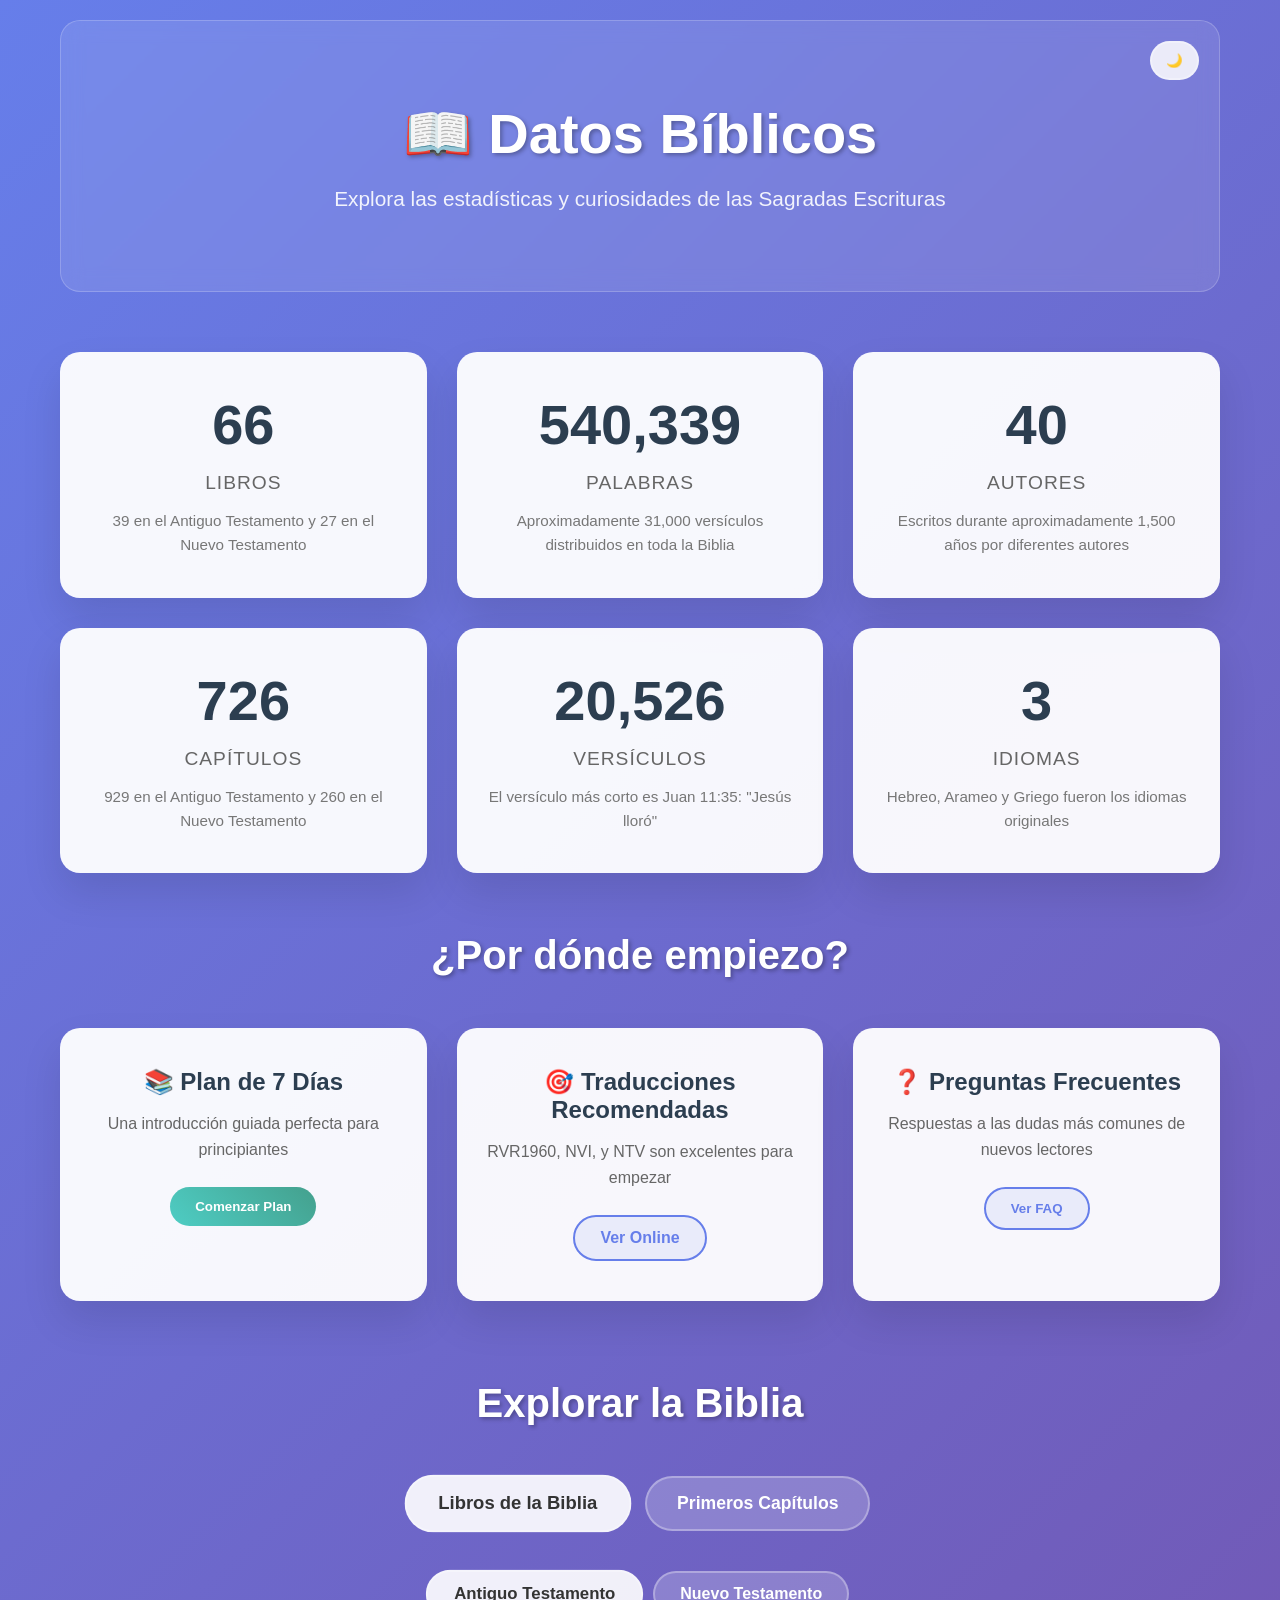
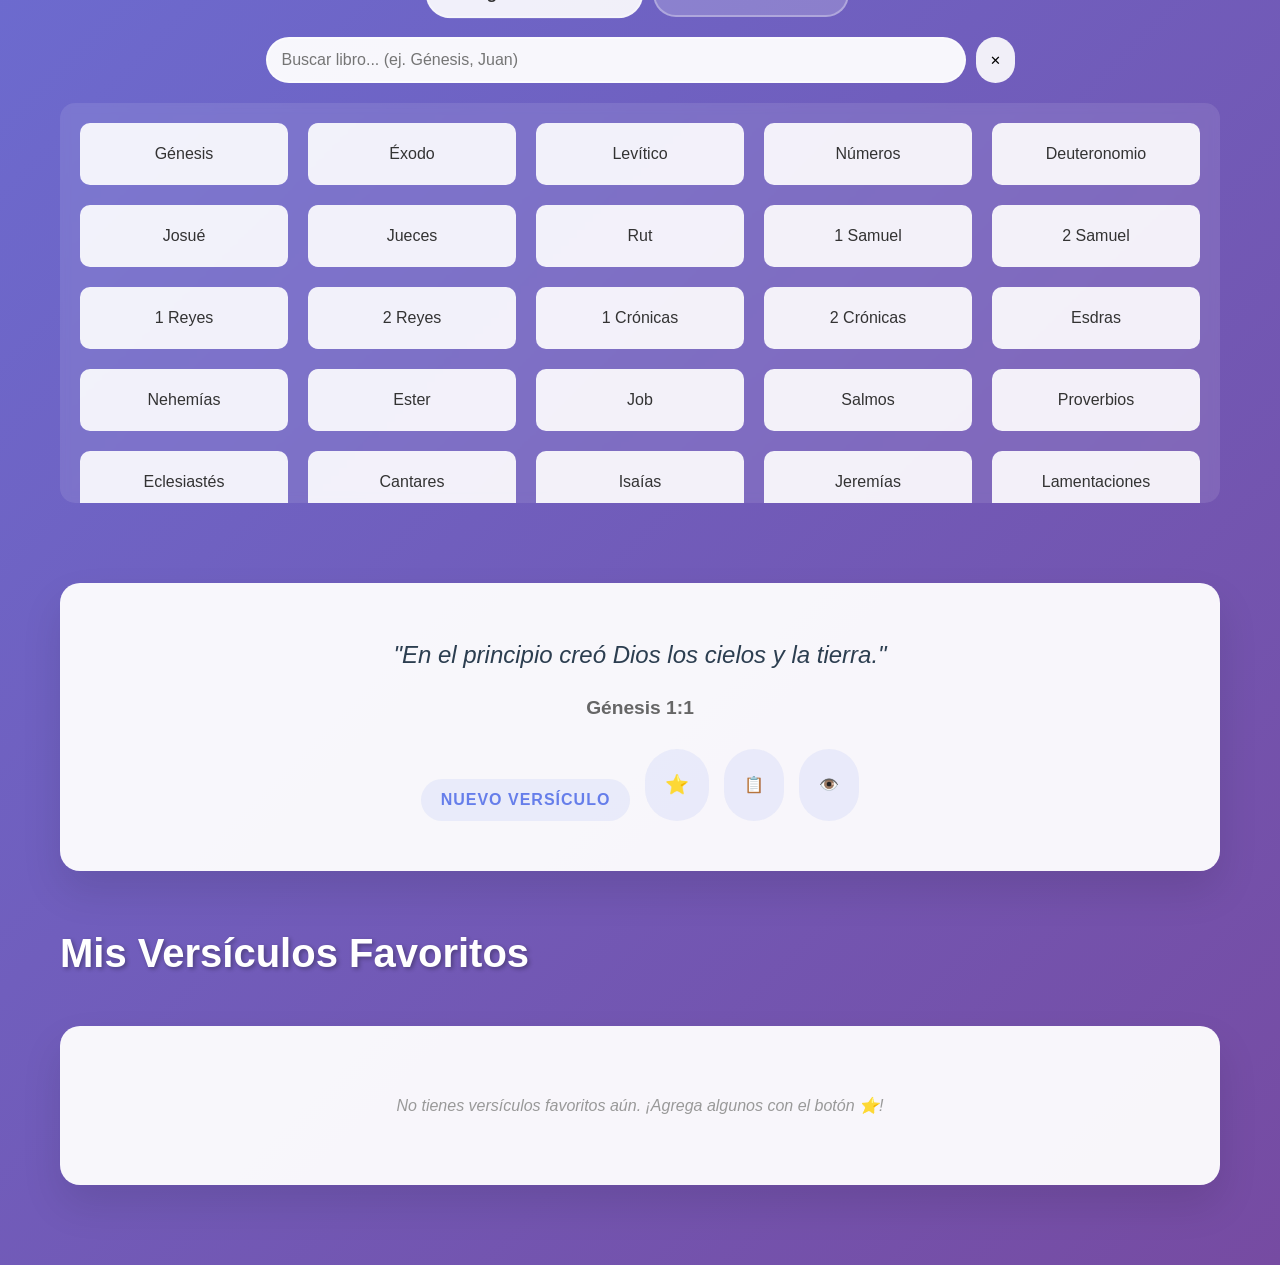
==== index.html @ 935a096a "Implementadas funcionalidades avanzadas de experiencia de usuario ✨ Nuevas características: - Plan d" ====
<!DOCTYPE html>
<html lang="es">
<head>
  <meta charset="UTF-8" />
  <meta name="viewport" content="width=device-width, initial-scale=1.0" />
  <title>Datos Bíblicos Interactivos</title>
    <link rel="stylesheet" href="styles.css" />

</head>
<body>
  <div class="container">
    <!-- Hero Section -->
    <div class="hero">
      <button id="themeToggle" class="theme-toggle" aria-label="Cambiar a modo oscuro" aria-live="polite">🌙</button>
      <h1>📖 Datos Bíblicos</h1>
      <p>Explora las estadísticas y curiosidades de las Sagradas Escrituras</p>
    </div>

    <!-- Statistics Grid -->
    <div class="stats-grid">
      <div class="stat-card"><div class="stat-number">66</div><div class="stat-label">Libros</div><div class="stat-description">39 en el Antiguo Testamento y 27 en el Nuevo Testamento</div></div>
      <div class="stat-card"><div class="stat-number">783,137</div><div class="stat-label">Palabras</div><div class="stat-description">Aproximadamente 31,000 versículos distribuidos en toda la Biblia</div></div>
      <div class="stat-card"><div class="stat-number">40</div><div class="stat-label">Autores</div><div class="stat-description">Escritos durante aproximadamente 1,500 años por diferentes autores</div></div>
      <div class="stat-card"><div class="stat-number">1,189</div><div class="stat-label">Capítulos</div><div class="stat-description">929 en el Antiguo Testamento y 260 en el Nuevo Testamento</div></div>
      <div class="stat-card"><div class="stat-number">31,102</div><div class="stat-label">Versículos</div><div class="stat-description">El versículo más corto es Juan 11:35: "Jesús lloró"</div></div>
      <div class="stat-card"><div class="stat-number">3</div><div class="stat-label">Idiomas</div><div class="stat-description">Hebreo, Arameo y Griego fueron los idiomas originales</div></div>
    </div>

    <!-- Getting Started Section -->
    <div class="getting-started-section">
      <h2 class="section-title">¿Por dónde empiezo?</h2>
      <div class="getting-started-content">
        <div class="intro-cards">
          <div class="intro-card">
            <h3>📚 Plan de 7 Días</h3>
            <p>Una introducción guiada perfecta para principiantes</p>
            <button class="btn-primary" id="startReadingPlan">Comenzar Plan</button>
          </div>
          <div class="intro-card">
            <h3>🎯 Traducciones Recomendadas</h3>
            <p>RVR1960, NVI, y NTV son excelentes para empezar</p>
            <a href="https://www.biblegateway.com/" target="_blank" class="btn-secondary">Ver Online</a>
          </div>
          <div class="intro-card">
            <h3>❓ Preguntas Frecuentes</h3>
            <p>Respuestas a las dudas más comunes de nuevos lectores</p>
            <button class="btn-secondary" id="showFAQ">Ver FAQ</button>
          </div>
        </div>
      </div>
    </div>

    <!-- Reading Plan Modal -->
    <div class="modal" id="readingPlanModal">
      <div class="modal-content">
        <div class="modal-header">
          <h3>Plan de Lectura - 7 Días</h3>
          <button class="modal-close" id="closeReadingPlan">&times;</button>
        </div>
        <div class="modal-body" id="readingPlanContent">
          <!-- Content will be loaded dynamically -->
        </div>
      </div>
    </div>

    <!-- Navigation Tabs -->
    <div class="books-section">
      <h2 class="section-title">Explorar la Biblia</h2>
      <div class="main-tabs">
        <button class="main-tab-btn active" data-section="books">Libros de la Biblia</button>
        <button class="main-tab-btn" data-section="genesis">Primeros Capítulos</button>
      </div>

      <!-- Books Section -->
      <div class="content-section" id="booksSection">
        <div class="testament-tabs">
          <button class="testament-btn active" data-testament="antiguo">Antiguo Testamento</button>
          <button class="testament-btn" data-testament="nuevo">Nuevo Testamento</button>
        </div>
        <div class="book-search" role="search">
          <input type="search" id="bookSearch" placeholder="Buscar libro... (ej. Génesis, Juan)" aria-label="Buscar libro" />
          <button id="clearSearch" title="Limpiar búsqueda" aria-label="Limpiar búsqueda">✕</button>
        </div>
        <div class="books-grid" id="booksGrid"></div>
      </div>

      <!-- Genesis Chapters Section -->
      <div class="content-section hidden" id="genesisSection">
        <div class="chapters-container">
          <div class="chapter-selector">
            <button class="chapter-btn active" data-chapter="1">Capítulo 1</button>
            <button class="chapter-btn" data-chapter="2">Capítulo 2</button>
            <button class="chapter-btn" data-chapter="3">Capítulo 3</button>
            <button class="chapter-btn" data-chapter="4">Capítulo 4</button>
            <button class="chapter-btn" data-chapter="5">Capítulo 5</button>
          </div>
          <div class="chapter-content" id="chapterContent"></div>
        </div>
      </div>
    </div>

    <!-- Random Verse Display -->
    <div class="verse-display" id="verseDisplay">
      <div class="verse-text" id="verseText">"Porque de tal manera amó Dios al mundo, que ha dado a su Hijo unigénito, para que todo aquel que en él cree, no se pierda, mas tenga vida eterna."</div>
      <div class="verse-reference" id="verseReference">Juan 3:16</div>
      <div class="verse-actions">
        <button class="new-verse-btn" id="newVerseBtn">Nuevo Versículo</button>
        <button class="favorite-btn" id="favoriteBtn" title="Añadir a favoritos">⭐</button>
        <button class="copy-btn" id="copyVerseBtn" title="Copiar versículo">📋</button>
        <button class="reading-mode-btn" id="readingModeBtn" title="Modo lectura">👁️</button>
      </div>
      <div class="copy-feedback" id="copyFeedback">¡Copiado al portapapeles!</div>
    </div>

    <!-- Favorites Section -->
    <div class="favorites-section" id="favoritesSection">
      <h2 class="section-title">Mis Versículos Favoritos</h2>
      <div class="favorites-list" id="favoritesList">
        <p class="empty-favorites">No tienes versículos favoritos aún. ¡Agrega algunos con el botón ⭐!</p>
      </div>
    </div>
  </div>

    <script src="app.js" defer></script>

</body>
</html>
---- styles.css ----
* { margin:0; padding:0; box-sizing:border-box; }
    body { font-family:'Segoe UI', Tahoma, Geneva, Verdana, sans-serif; background:linear-gradient(135deg,#667eea 0%,#764ba2 100%); color:#333; overflow-x:hidden; }
    .container{ max-width:1200px; margin:0 auto; padding:20px; }

    .hero{ position:relative; text-align:center; padding:80px 0; background:rgba(255,255,255,0.1); backdrop-filter:blur(10px); border-radius:20px; margin-bottom:40px; border:1px solid rgba(255,255,255,0.2); }
    .hero h1{ font-size:3.5rem; color:#fff; margin-bottom:20px; text-shadow:2px 2px 4px rgba(0,0,0,.3); }
    .hero p{ font-size:1.3rem; color:rgba(255,255,255,.9); }

    .theme-toggle{ position:absolute; top:20px; right:20px; padding:10px 14px; border-radius:9999px; border:2px solid rgba(255,255,255,.3); background:rgba(255,255,255,.85); cursor:pointer; font-weight:700; }

    .stats-grid{ display:grid; grid-template-columns:repeat(auto-fit,minmax(280px,1fr)); gap:30px; margin:60px 0; }
    .stat-card{ background:rgba(255,255,255,.95); padding:40px 30px; border-radius:20px; text-align:center; box-shadow:0 20px 40px rgba(0,0,0,.1); opacity:0; transform:translateY(20px); }
    .stat-card.reveal{ opacity:1; transform:translateY(0); transition:opacity .6s ease, transform .6s ease; }
    .stat-number{ font-size:3.5rem; font-weight:bold; color:#2c3e50; margin-bottom:15px; }
    .stat-label{ font-size:1.2rem; color:#666; text-transform:uppercase; letter-spacing:1px; margin-bottom:15px; }
    .stat-description{ color:#777; line-height:1.6; font-size:.95rem; }

    .books-section{ margin:80px 0; text-align:center; }
    .section-title{ font-size:2.5rem; color:#fff; margin-bottom:50px; text-shadow:2px 2px 4px rgba(0,0,0,.3); }
    .main-tabs{ display:flex; justify-content:center; gap:20px; margin-bottom:40px; }
    .main-tab-btn{ padding:15px 30px; background:rgba(255,255,255,.2); color:#fff; border:2px solid rgba(255,255,255,.3); border-radius:50px; cursor:pointer; transition:.3s; font-size:1.1rem; font-weight:600; }
    .main-tab-btn:hover, .main-tab-btn.active{ background:rgba(255,255,255,.9); color:#333; transform:scale(1.05); }

    .content-section{ transition:.5s; }
    .content-section.hidden{ display:none; }

    .testament-tabs{ display:flex; justify-content:center; gap:15px; margin-bottom:20px; }
    .testament-btn{ padding:12px 25px; background:rgba(255,255,255,.2); color:#fff; border:2px solid rgba(255,255,255,.3); border-radius:50px; cursor:pointer; transition:.3s; font-size:1rem; font-weight:600; }
    .testament-btn:hover, .testament-btn.active{ background:rgba(255,255,255,.9); color:#333; transform:scale(1.05); }

    .book-search{ display:flex; gap:10px; justify-content:center; margin:0 20px 20px; }
    .book-search input{ width:min(700px,100%); padding:12px 14px; border-radius:9999px; border:2px solid rgba(255,255,255,.4); background:rgba(255,255,255,.95); font-size:1rem; }
    .book-search button{ padding:10px 14px; border-radius:9999px; border:none; cursor:pointer; background:rgba(255,255,255,.9); }

    .books-grid{ display:grid; grid-template-columns:repeat(auto-fill,minmax(200px,1fr)); gap:20px; max-height:400px; overflow-y:auto; padding:20px; background:rgba(255,255,255,.1); border-radius:15px; backdrop-filter:blur(5px); }
    .book-item{ background:rgba(255,255,255,.9); padding:20px; border-radius:10px; transition:.3s; cursor:pointer; border:2px solid transparent; }
    .book-item:hover{ transform:scale(1.05); border-color:#4ecdc4; box-shadow:0 10px 30px rgba(0,0,0,.2); }

    .chapters-container{ background:rgba(255,255,255,.95); border-radius:20px; padding:30px; box-shadow:0 20px 40px rgba(0,0,0,.1); }
    .chapter-selector{ display:flex; justify-content:center; gap:15px; margin-bottom:40px; flex-wrap:wrap; }
    .chapter-btn{ padding:12px 25px; background:linear-gradient(45deg,#667eea,#764ba2); color:#fff; border:none; border-radius:25px; cursor:pointer; transition:.3s; font-weight:600; font-size:1rem; }
    .chapter-btn:hover, .chapter-btn.active{ transform:scale(1.1); box-shadow:0 10px 30px rgba(0,0,0,.3); }
    .chapter-header{ text-align:center; margin-bottom:40px; }
    .chapter-title{ font-size:2.5rem; color:#2c3e50; margin-bottom:10px; }
    .chapter-subtitle{ font-size:1.2rem; color:#666; font-style:italic; }
    .chapter-grid{ display:grid; grid-template-columns:1fr 1fr; gap:30px; margin-bottom:40px; }
    .chapter-info,.chapter-curiosities{ background:linear-gradient(135deg,#f5f7fa 0%,#c3cfe2 100%); padding:30px; border-radius:15px; box-shadow:0 10px 30px rgba(0,0,0,.1); }
    .info-title,.curiosities-title{ font-size:1.5rem; color:#2c3e50; margin-bottom:20px; text-align:center; font-weight:bold; }
    .info-item{ display:flex; justify-content:space-between; align-items:center; padding:12px 0; border-bottom:1px solid rgba(0,0,0,.1); }
    .info-item:last-child{ border-bottom:none; }
    .info-label{ font-weight:600; color:#444; }
    .info-value{ color:#666; font-weight:500; }
    .curiosity-item{ background:rgba(255,255,255,.7); padding:20px; border-radius:10px; margin-bottom:15px; border-left:4px solid #4ecdc4; transition:.3s; }
    .curiosity-item:hover{ transform:translateX(5px); box-shadow:0 5px 15px rgba(0,0,0,.1); }
    .curiosity-icon{ font-size:1.5rem; margin-bottom:10px; }
    .curiosity-text{ color:#555; line-height:1.6; }

    .key-events{ background:linear-gradient(135deg,#ffecd2 0%,#fcb69f 100%); padding:30px; border-radius:15px; margin-top:30px; box-shadow:0 10px 30px rgba(0,0,0,.1); }
    .events-title{ font-size:1.5rem; color:#2c3e50; margin-bottom:20px; text-align:center; font-weight:bold; }
    .event-item{ background:rgba(255,255,255,.9); padding:20px; border-radius:10px; margin-bottom:15px; border-left:4px solid #ff6b6b; }
    .event-day{ font-weight:bold; color:#2c3e50; margin-bottom:5px; }
    .event-description{ color:#666; line-height:1.5; }

    .genealogy-map{ background:linear-gradient(135deg,#667eea 0%,#764ba2 100%); padding:40px; border-radius:15px; margin-top:30px; box-shadow:0 10px 30px rgba(0,0,0,.1); position:relative; overflow:hidden; }
    .map-title{ font-size:1.5rem; color:#fff; margin-bottom:30px; text-align:center; font-weight:bold; text-shadow:2px 2px 4px rgba(0,0,0,.3); }
    .genealogy-tree{ display:flex; flex-direction:column; align-items:center; position:relative; }
    .generation-row{ display:flex; justify-content:center; align-items:center; margin:20px 0; position:relative; }
    .person-node{ background:rgba(255,255,255,.95); border-radius:15px; padding:20px; margin:0 15px; box-shadow:0 8px 25px rgba(0,0,0,.15); transition:.3s; cursor:pointer; position:relative; min-width:180px; text-align:center; border:3px solid transparent; }
    .person-node:hover{ transform:translateY(-5px) scale(1.05); box-shadow:0 15px 40px rgba(0,0,0,.25); border-color:#4ecdc4; }
    .person-node.special{ border-color:#ff6b6b; background:linear-gradient(135deg,#fff 0%,#ffe5e5 100%); }
    .person-name{ font-size:1.2rem; font-weight:bold; color:#2c3e50; margin-bottom:8px; }
    .person-age{ font-size:1rem; color:#666; margin-bottom:5px; }
    .person-note{ font-size:.85rem; color:#888; font-style:italic; line-height:1.3; }
    .noah-highlight::after{ content:'🚢'; position:absolute; top:-10px; right:-10px; font-size:1.5rem; background:#ff6b6b; border-radius:50%; width:35px; height:35px; display:flex; align-items:center; justify-content:center; box-shadow:0 4px 15px rgba(0,0,0,.2); }
    .enoch-highlight::after{ content:'✨'; position:absolute; top:-10px; right:-10px; font-size:1.5rem; background:#4ecdc4; border-radius:50%; width:35px; height:35px; display:flex; align-items:center; justify-content:center; box-shadow:0 4px 15px rgba(0,0,0,.2); }

    .person-tooltip{ position:absolute; background:#2c3e50; color:#fff; padding:10px 15px; border-radius:8px; font-size:.9rem; top:-50px; left:50%; transform:translateX(-50%); opacity:0; pointer-events:none; transition:opacity .3s; z-index:100; white-space:nowrap; }
    .person-tooltip::after{ content:''; position:absolute; top:100%; left:50%; transform:translateX(-50%); border:8px solid transparent; border-top-color:#2c3e50; }
    .person-node:hover .person-tooltip{ opacity:1; }

    .verse-display{ margin:60px 0; text-align:center; padding:50px; background:rgba(255,255,255,.95); border-radius:20px; box-shadow:0 20px 40px rgba(0,0,0,.1); }
    .verse-text{ font-size:1.5rem; font-style:italic; color:#2c3e50; margin-bottom:20px; line-height:1.8; }
    .verse-reference{ font-size:1.2rem; color:#666; font-weight:600; }
    .new-verse-btn{ margin-top:30px; padding:15px 40px; background:linear-gradient(45deg,#ff6b6b,#4ecdc4); color:#fff; border:none; border-radius:50px; font-size:1.1rem; cursor:pointer; transition:.3s; text-transform:uppercase; letter-spacing:1px; font-weight:600; }

    :focus-visible{ outline:3px solid #4ecdc4; outline-offset:3px; }
    @media (prefers-reduced-motion: reduce){ *{ animation:none !important; transition:none !important; } }

    /* Dark mode */
    body.dark{ background:linear-gradient(135deg,#0f172a 0%, #1f1140 100%); color:#e5e7eb; }
    body.dark .hero{ background:rgba(0,0,0,.25); border-color:rgba(255,255,255,.12); }
    body.dark .section-title, body.dark .hero h1{ color:#fff; }
    body.dark .stat-card, body.dark .chapters-container, body.dark .verse-display{ background:rgba(17,24,39,.9); color:#e5e7eb; }
    body.dark .stat-label, body.dark .info-value, body.dark .event-description, body.dark .curiosity-text, body.dark .person-age, body.dark .person-note{ color:#cbd5e1; }
    body.dark .book-item{ background:rgba(17,24,39,.85); color:#e5e7eb; }
    body.dark .key-events{ background:linear-gradient(135deg,#3b82f6 0%, #a78bfa 100%); }
    body.dark .genealogy-map{ background:linear-gradient(135deg,#111827 0%, #1f2937 100%); }
    body.dark .map-title{ color:#e5e7eb; }
    body.dark .generation-label, body.dark .timeline-years{ background:rgba(255,255,255,.08); color:#e5e7eb; }
    body.dark .testament-btn, body.dark .main-tab-btn{ background:rgba(255,255,255,.12); border-color:rgba(255,255,255,.18); color:#e5e7eb; }
    body.dark .testament-btn:hover, body.dark .testament-btn.active, body.dark .main-tab-btn:hover, body.dark .main-tab-btn.active{ background:rgba(255,255,255,.9); color:#111; }
    body.dark .theme-toggle{ background:rgba(17,24,39,.85); color:#e5e7eb; border-color:rgba(255,255,255,.2); }

    /* === NUEVOS ESTILOS PARA FUNCIONALIDADES MEJORADAS === */

    /* Getting Started Section */
    .getting-started-section{ margin:60px 0; text-align:center; }
    .intro-cards{ display:grid; grid-template-columns:repeat(auto-fit, minmax(300px, 1fr)); gap:30px; margin-top:40px; }
    .intro-card{ background:rgba(255,255,255,.95); padding:40px 30px; border-radius:20px; box-shadow:0 20px 40px rgba(0,0,0,.1); transition:transform .3s ease; }
    .intro-card:hover{ transform:translateY(-10px); }
    .intro-card h3{ font-size:1.5rem; color:#2c3e50; margin-bottom:15px; }
    .intro-card p{ color:#666; margin-bottom:25px; line-height:1.6; }
    .btn-primary, .btn-secondary{ padding:12px 25px; border-radius:50px; border:none; cursor:pointer; font-weight:600; text-decoration:none; display:inline-block; transition:.3s; }
    .btn-primary{ background:linear-gradient(45deg,#4ecdc4,#44a08d); color:#fff; }
    .btn-primary:hover{ transform:scale(1.05); box-shadow:0 10px 30px rgba(0,0,0,.2); }
    .btn-secondary{ background:rgba(102,126,234,.1); color:#667eea; border:2px solid #667eea; }
    .btn-secondary:hover{ background:#667eea; color:#fff; }

    /* Modal Styles */
    .modal{ display:none; position:fixed; z-index:1000; left:0; top:0; width:100%; height:100%; background:rgba(0,0,0,.5); backdrop-filter:blur(5px); }
    .modal-content{ background:#fff; margin:5% auto; padding:0; width:90%; max-width:800px; border-radius:20px; box-shadow:0 30px 60px rgba(0,0,0,.3); max-height:80vh; overflow-y:auto; }
    .modal-header{ display:flex; justify-content:space-between; align-items:center; padding:30px; border-bottom:1px solid #eee; }
    .modal-header h3{ font-size:1.8rem; color:#2c3e50; margin:0; }
    .modal-close{ background:none; border:none; font-size:2rem; cursor:pointer; color:#999; }
    .modal-close:hover{ color:#333; }
    .modal-body{ padding:30px; }

    /* Reading Plan Styles */
    .plan-header{ text-align:center; margin-bottom:30px; }
    .plan-header h4{ font-size:1.5rem; color:#2c3e50; margin-bottom:10px; }
    .plan-header p{ color:#666; }
    .plan-days{ display:flex; flex-direction:column; gap:20px; }
    .plan-day{ background:linear-gradient(135deg,#f5f7fa 0%,#c3cfe2 100%); border-radius:15px; padding:25px; transition:.3s; }
    .plan-day.completed{ background:linear-gradient(135deg,#d4edda 0%,#c3e6cb 100%); border-left:5px solid #28a745; }
    .day-header{ display:flex; justify-content:space-between; align-items:center; margin-bottom:15px; }
    .day-header h5{ font-size:1.2rem; color:#2c3e50; margin:0; }
    .complete-btn{ background:none; border:none; font-size:1.2rem; cursor:pointer; padding:5px; border-radius:5px; }
    .complete-btn:hover{ background:rgba(0,0,0,.1); }
    .day-content p{ margin:10px 0; color:#555; }
    .key-verse{ background:rgba(255,255,255,.8); padding:15px; border-radius:10px; margin:15px 0; font-style:italic; border-left:4px solid #4ecdc4; }

    /* Enhanced Verse Display */
    .verse-actions{ display:flex; gap:15px; justify-content:center; margin-top:30px; flex-wrap:wrap; }
    .verse-actions button{ padding:12px 20px; border:none; border-radius:50px; cursor:pointer; font-size:1rem; transition:.3s; background:rgba(102,126,234,.1); color:#667eea; }
    .verse-actions button:hover{ background:#667eea; color:#fff; transform:scale(1.05); }
    .favorite-btn{ font-size:1.2rem !important; }
    .copy-feedback{ display:none; background:#28a745; color:#fff; padding:10px 20px; border-radius:25px; margin-top:15px; opacity:0; transition:opacity .3s; }

    /* Favorites Section */
    .favorites-section{ margin:60px 0; }
    .favorites-list{ background:rgba(255,255,255,.95); border-radius:20px; padding:30px; box-shadow:0 20px 40px rgba(0,0,0,.1); }
    .favorite-item{ background:linear-gradient(135deg,#f5f7fa 0%,#c3cfe2 100%); padding:25px; border-radius:15px; margin-bottom:20px; border-left:4px solid #4ecdc4; }
    .favorite-item:last-child{ margin-bottom:0; }
    .favorite-text{ font-size:1.1rem; font-style:italic; color:#2c3e50; margin-bottom:10px; line-height:1.6; }
    .favorite-reference{ font-weight:600; color:#667eea; margin-bottom:15px; }
    .favorite-actions{ display:flex; gap:10px; }
    .favorite-actions button{ padding:8px 12px; border:none; border-radius:25px; cursor:pointer; background:rgba(102,126,234,.1); color:#667eea; transition:.3s; }
    .favorite-actions button:hover{ background:#667eea; color:#fff; }
    .empty-favorites{ text-align:center; color:#999; font-style:italic; padding:40px; }

    /* Reading Mode */
    body.reading-mode{ font-size:120%; line-height:1.8; }
    body.reading-mode .verse-text{ font-size:2rem; }
    body.reading-mode .favorite-text{ font-size:1.3rem; }
    body.reading-mode h1, body.reading-mode h2, body.reading-mode h3{ font-size:calc(100% + 0.5rem); }
    body.reading-mode .modal-content{ font-size:110%; }

    /* Dark Mode Updates for New Elements */
    body.dark .intro-card, body.dark .modal-content, body.dark .favorites-list{ background:rgba(17,24,39,.9); color:#e5e7eb; }
    body.dark .intro-card h3, body.dark .modal-header h3, body.dark .day-header h5{ color:#e5e7eb; }
    body.dark .intro-card p, body.dark .plan-header p, body.dark .day-content p{ color:#cbd5e1; }
    body.dark .plan-day{ background:linear-gradient(135deg,#1f2937 0%,#374151 100%); }
    body.dark .plan-day.completed{ background:linear-gradient(135deg,#065f46 0%,#047857 100%); }
    body.dark .favorite-item{ background:linear-gradient(135deg,#1f2937 0%,#374151 100%); }
    body.dark .favorite-text{ color:#e5e7eb; }
    body.dark .favorite-reference{ color:#60a5fa; }
    body.dark .key-verse{ background:rgba(31,41,55,.8); border-left-color:#60a5fa; }
    body.dark .modal-header{ border-bottom-color:#374151; }
    body.dark .btn-secondary{ background:rgba(96,165,250,.1); color:#60a5fa; border-color:#60a5fa; }
    body.dark .btn-secondary:hover{ background:#60a5fa; color:#111; }
    body.dark .verse-actions button, body.dark .favorite-actions button{ background:rgba(96,165,250,.1); color:#60a5fa; }
    body.dark .verse-actions button:hover, body.dark .favorite-actions button:hover{ background:#60a5fa; color:#111; }

    @media (max-width:768px){
      .hero h1{ font-size:2.5rem; }
      .hero p{ font-size:1.1rem; }
      .stats-grid{ grid-template-columns:1fr; }
      .main-tabs, .chapter-selector{ flex-direction:column; align-items:center; }
      .books-grid{ grid-template-columns:repeat(auto-fill, minmax(150px,1fr)); }
      .chapter-grid{ grid-template-columns:1fr; gap:20px; }
      .genealogy-map{ padding:20px; }
      .intro-cards{ grid-template-columns:1fr; }
      .verse-actions{ flex-direction:column; align-items:center; }
      .day-header{ flex-direction:column; gap:10px; text-align:center; }
      .modal-content{ width:95%; margin:10% auto; }
      .favorite-actions{ justify-content:center; }
    }
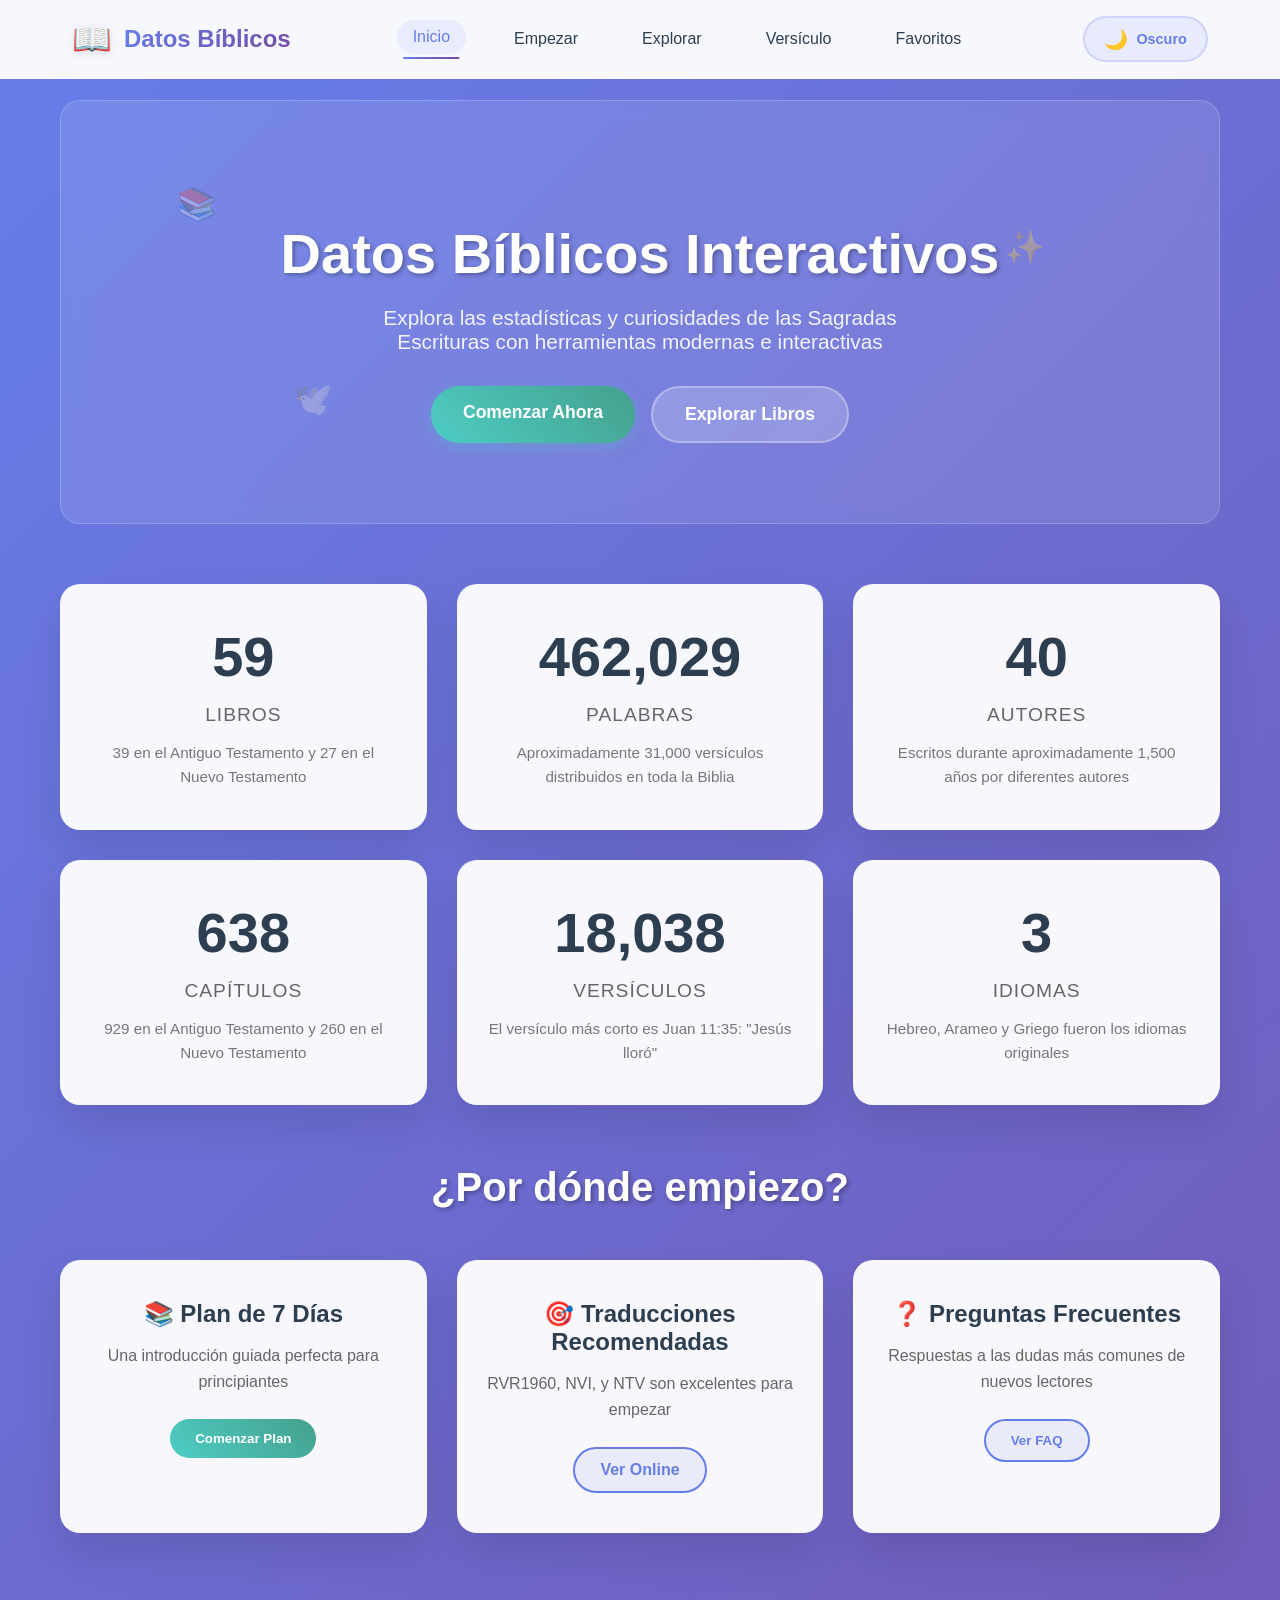
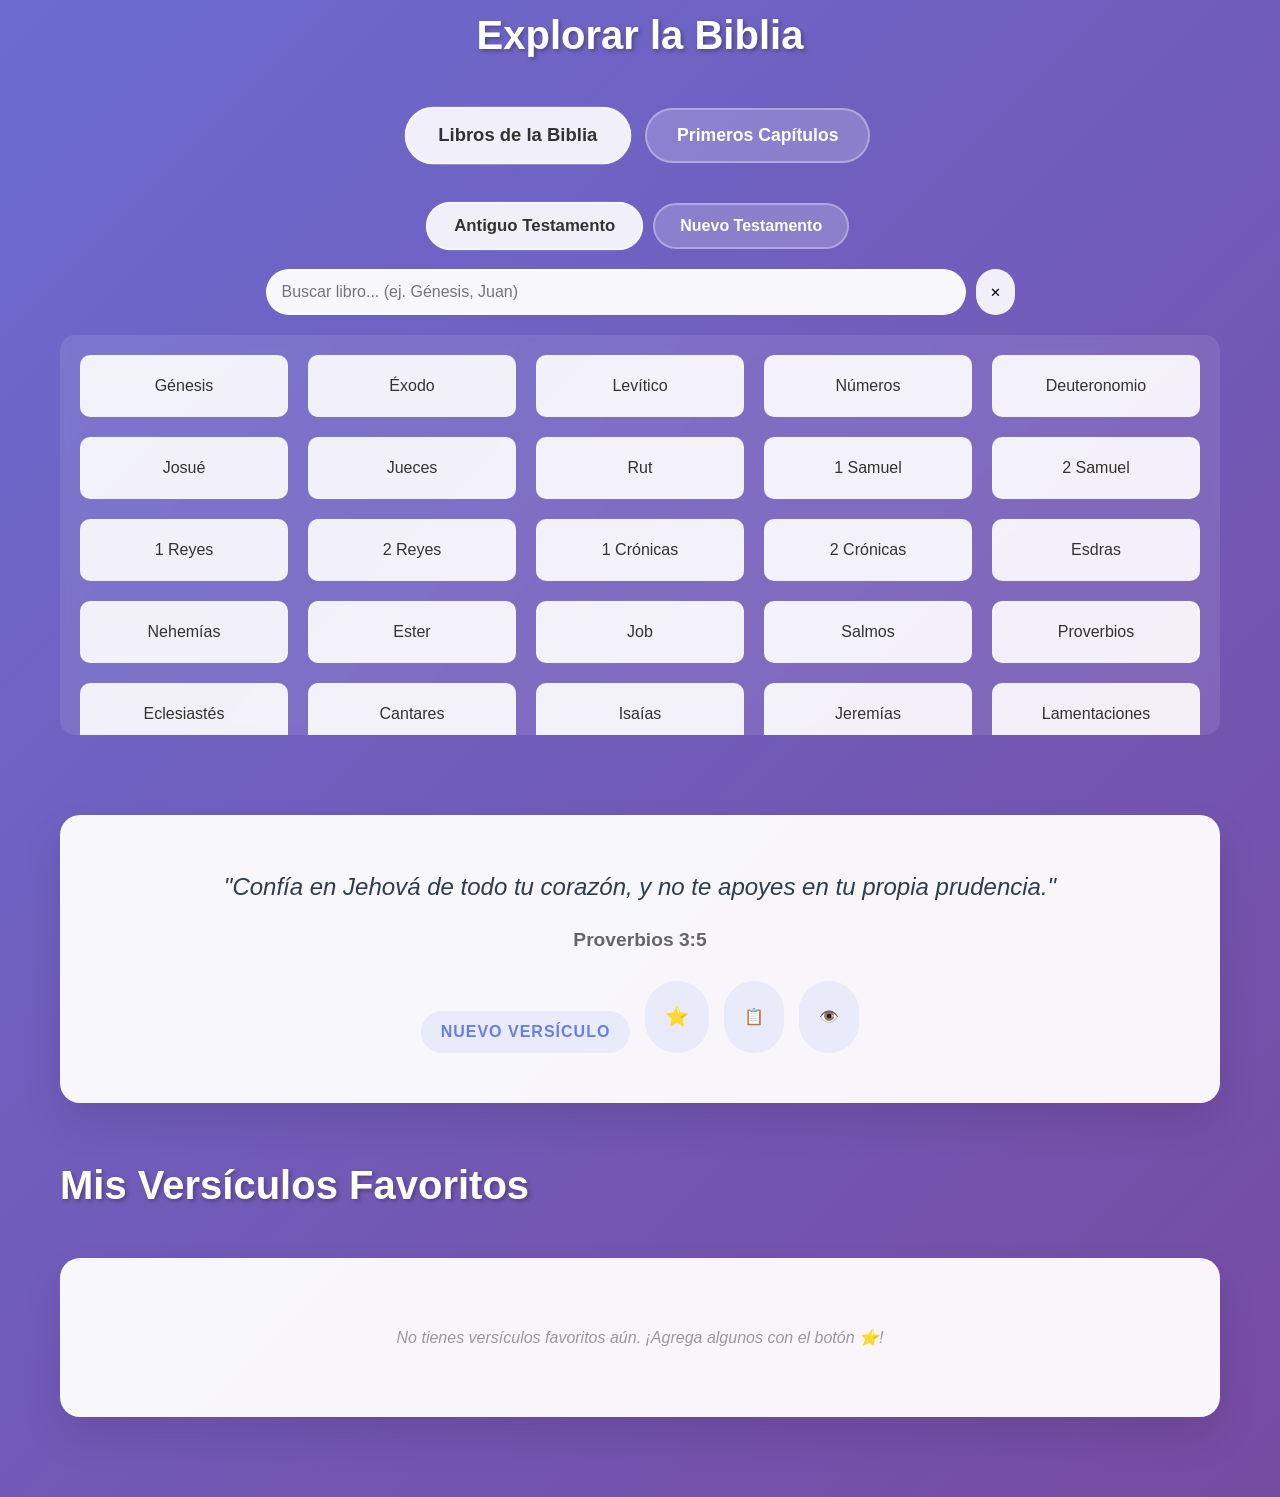
==== commit 7e78a942: "Header moderno y navegación mejorada implementados 🎨 Nuevo header moderno: - Diseño fijo con efecto " ====
--- a/index.html
+++ b/index.html
@@ -8,12 +8,57 @@
 
 </head>
 <body>
+  <!-- Modern Header -->
+  <header class="modern-header">
+    <nav class="navbar">
+      <div class="nav-container">
+        <!-- Logo -->
+        <div class="nav-logo">
+          <span class="logo-icon">📖</span>
+          <span class="logo-text">Datos Bíblicos</span>
+        </div>
+
+        <!-- Navigation Menu -->
+        <div class="nav-menu" id="navMenu">
+          <a href="#inicio" class="nav-link">Inicio</a>
+          <a href="#empezar" class="nav-link">Empezar</a>
+          <a href="#explorar" class="nav-link">Explorar</a>
+          <a href="#versiculo" class="nav-link">Versículo</a>
+          <a href="#favoritos" class="nav-link">Favoritos</a>
+        </div>
+
+        <!-- Theme Toggle & Mobile Menu -->
+        <div class="nav-actions">
+          <button id="themeToggle" class="theme-toggle-modern" aria-label="Cambiar tema" aria-live="polite">
+            <span class="toggle-icon">🌙</span>
+            <span class="toggle-text">Oscuro</span>
+          </button>
+          <button class="mobile-menu-btn" id="mobileMenuBtn" aria-label="Abrir menú">
+            <span class="hamburger"></span>
+            <span class="hamburger"></span>
+            <span class="hamburger"></span>
+          </button>
+        </div>
+      </div>
+    </nav>
+  </header>
+
   <div class="container">
     <!-- Hero Section -->
-    <div class="hero">
-      <button id="themeToggle" class="theme-toggle" aria-label="Cambiar a modo oscuro" aria-live="polite">🌙</button>
-      <h1>📖 Datos Bíblicos</h1>
-      <p>Explora las estadísticas y curiosidades de las Sagradas Escrituras</p>
+    <div class="hero" id="inicio">
+      <div class="hero-content">
+        <h1>Datos Bíblicos Interactivos</h1>
+        <p>Explora las estadísticas y curiosidades de las Sagradas Escrituras con herramientas modernas e interactivas</p>
+        <div class="hero-cta">
+          <a href="#empezar" class="cta-button primary">Comenzar Ahora</a>
+          <a href="#explorar" class="cta-button secondary">Explorar Libros</a>
+        </div>
+      </div>
+      <div class="hero-decoration">
+        <div class="floating-icon">📚</div>
+        <div class="floating-icon">✨</div>
+        <div class="floating-icon">🕊️</div>
+      </div>
     </div>
 
     <!-- Statistics Grid -->
@@ -27,7 +72,7 @@
     </div>
 
     <!-- Getting Started Section -->
-    <div class="getting-started-section">
+    <div class="getting-started-section" id="empezar">
       <h2 class="section-title">¿Por dónde empiezo?</h2>
       <div class="getting-started-content">
         <div class="intro-cards">
@@ -64,7 +109,7 @@
     </div>
 
     <!-- Navigation Tabs -->
-    <div class="books-section">
+    <div class="books-section" id="explorar">
       <h2 class="section-title">Explorar la Biblia</h2>
       <div class="main-tabs">
         <button class="main-tab-btn active" data-section="books">Libros de la Biblia</button>
@@ -100,7 +145,7 @@
     </div>
 
     <!-- Random Verse Display -->
-    <div class="verse-display" id="verseDisplay">
+    <div class="verse-display" id="versiculo">
       <div class="verse-text" id="verseText">"Porque de tal manera amó Dios al mundo, que ha dado a su Hijo unigénito, para que todo aquel que en él cree, no se pierda, mas tenga vida eterna."</div>
       <div class="verse-reference" id="verseReference">Juan 3:16</div>
       <div class="verse-actions">
@@ -113,7 +158,7 @@
     </div>
 
     <!-- Favorites Section -->
-    <div class="favorites-section" id="favoritesSection">
+    <div class="favorites-section" id="favoritos">
       <h2 class="section-title">Mis Versículos Favoritos</h2>
       <div class="favorites-list" id="favoritesList">
         <p class="empty-favorites">No tienes versículos favoritos aún. ¡Agrega algunos con el botón ⭐!</p>
--- a/styles.css
+++ b/styles.css
@@ -1,10 +1,289 @@
 * { margin:0; padding:0; box-sizing:border-box; }
     body { font-family:'Segoe UI', Tahoma, Geneva, Verdana, sans-serif; background:linear-gradient(135deg,#667eea 0%,#764ba2 100%); color:#333; overflow-x:hidden; }
+    html { scroll-behavior: smooth; }
     .container{ max-width:1200px; margin:0 auto; padding:20px; }
 
-    .hero{ position:relative; text-align:center; padding:80px 0; background:rgba(255,255,255,0.1); backdrop-filter:blur(10px); border-radius:20px; margin-bottom:40px; border:1px solid rgba(255,255,255,0.2); }
-    .hero h1{ font-size:3.5rem; color:#fff; margin-bottom:20px; text-shadow:2px 2px 4px rgba(0,0,0,.3); }
-    .hero p{ font-size:1.3rem; color:rgba(255,255,255,.9); }
+    /* === MODERN HEADER === */
+    .modern-header {
+      position: fixed;
+      top: 0;
+      left: 0;
+      right: 0;
+      z-index: 1000;
+      background: rgba(255, 255, 255, 0.95);
+      backdrop-filter: blur(20px);
+      border-bottom: 1px solid rgba(255, 255, 255, 0.2);
+      transition: all 0.3s ease;
+    }
+
+    .navbar {
+      padding: 0;
+    }
+
+    .nav-container {
+      max-width: 1200px;
+      margin: 0 auto;
+      display: flex;
+      justify-content: space-between;
+      align-items: center;
+      padding: 1rem 2rem;
+    }
+
+    .nav-logo {
+      display: flex;
+      align-items: center;
+      gap: 0.75rem;
+      font-size: 1.5rem;
+      font-weight: 700;
+      color: #2c3e50;
+      text-decoration: none;
+    }
+
+    .logo-icon {
+      font-size: 2rem;
+      filter: drop-shadow(0 2px 4px rgba(0,0,0,0.1));
+    }
+
+    .logo-text {
+      background: linear-gradient(135deg, #667eea 0%, #764ba2 100%);
+      -webkit-background-clip: text;
+      -webkit-text-fill-color: transparent;
+      background-clip: text;
+    }
+
+    .nav-menu {
+      display: flex;
+      gap: 2rem;
+      align-items: center;
+    }
+
+    .nav-link {
+      color: #2c3e50;
+      text-decoration: none;
+      font-weight: 500;
+      padding: 0.5rem 1rem;
+      border-radius: 25px;
+      transition: all 0.3s ease;
+      position: relative;
+    }
+
+    .nav-link:hover, .nav-link.active {
+      color: #667eea;
+      background: rgba(102, 126, 234, 0.1);
+      transform: translateY(-2px);
+    }
+
+    .nav-link::after {
+      content: '';
+      position: absolute;
+      bottom: -5px;
+      left: 50%;
+      width: 0;
+      height: 2px;
+      background: linear-gradient(135deg, #667eea 0%, #764ba2 100%);
+      transition: all 0.3s ease;
+      transform: translateX(-50%);
+    }
+
+    .nav-link:hover::after, .nav-link.active::after {
+      width: 80%;
+    }
+
+    .nav-actions {
+      display: flex;
+      align-items: center;
+      gap: 1rem;
+    }
+
+    .theme-toggle-modern {
+      display: flex;
+      align-items: center;
+      gap: 0.5rem;
+      padding: 0.6rem 1.2rem;
+      background: rgba(102, 126, 234, 0.1);
+      border: 2px solid rgba(102, 126, 234, 0.2);
+      border-radius: 25px;
+      color: #667eea;
+      font-weight: 600;
+      cursor: pointer;
+      transition: all 0.3s ease;
+    }
+
+    .theme-toggle-modern:hover {
+      background: #667eea;
+      color: white;
+      transform: scale(1.05);
+    }
+
+    .toggle-icon {
+      font-size: 1.2rem;
+    }
+
+    .toggle-text {
+      font-size: 0.9rem;
+    }
+
+    .mobile-menu-btn {
+      display: none;
+      flex-direction: column;
+      gap: 4px;
+      background: none;
+      border: none;
+      cursor: pointer;
+      padding: 0.5rem;
+    }
+
+    .hamburger {
+      width: 25px;
+      height: 3px;
+      background: #2c3e50;
+      transition: all 0.3s ease;
+      border-radius: 2px;
+    }
+
+    .mobile-menu-btn.active .hamburger:nth-child(1) {
+      transform: rotate(45deg) translate(6px, 6px);
+    }
+
+    .mobile-menu-btn.active .hamburger:nth-child(2) {
+      opacity: 0;
+    }
+
+    .mobile-menu-btn.active .hamburger:nth-child(3) {
+      transform: rotate(-45deg) translate(6px, -6px);
+    }
+
+    .hero{
+      position:relative;
+      text-align:center;
+      padding:120px 0 80px;
+      background:rgba(255,255,255,0.1);
+      backdrop-filter:blur(10px);
+      border-radius:20px;
+      margin:80px 0 40px;
+      border:1px solid rgba(255,255,255,0.2);
+      overflow: hidden;
+    }
+
+    .hero-content {
+      position: relative;
+      z-index: 2;
+    }
+
+    .hero h1{
+      font-size:3.5rem;
+      color:#fff;
+      margin-bottom:20px;
+      text-shadow:2px 2px 4px rgba(0,0,0,.3);
+      animation: fadeInUp 0.8s ease-out;
+    }
+
+    .hero p{
+      font-size:1.3rem;
+      color:rgba(255,255,255,.9);
+      margin-bottom: 2rem;
+      max-width: 600px;
+      margin-left: auto;
+      margin-right: auto;
+      animation: fadeInUp 0.8s ease-out 0.2s both;
+    }
+
+    .hero-cta {
+      display: flex;
+      gap: 1rem;
+      justify-content: center;
+      flex-wrap: wrap;
+      animation: fadeInUp 0.8s ease-out 0.4s both;
+    }
+
+    .cta-button {
+      padding: 1rem 2rem;
+      border-radius: 50px;
+      text-decoration: none;
+      font-weight: 600;
+      font-size: 1.1rem;
+      transition: all 0.3s ease;
+      border: none;
+      cursor: pointer;
+    }
+
+    .cta-button.primary {
+      background: linear-gradient(45deg, #4ecdc4, #44a08d);
+      color: white;
+      box-shadow: 0 4px 15px rgba(78, 205, 196, 0.3);
+    }
+
+    .cta-button.primary:hover {
+      transform: translateY(-3px);
+      box-shadow: 0 8px 25px rgba(78, 205, 196, 0.4);
+    }
+
+    .cta-button.secondary {
+      background: rgba(255, 255, 255, 0.2);
+      color: white;
+      border: 2px solid rgba(255, 255, 255, 0.3);
+    }
+
+    .cta-button.secondary:hover {
+      background: rgba(255, 255, 255, 0.9);
+      color: #2c3e50;
+      transform: translateY(-3px);
+    }
+
+    .hero-decoration {
+      position: absolute;
+      top: 0;
+      left: 0;
+      right: 0;
+      bottom: 0;
+      pointer-events: none;
+      z-index: 1;
+    }
+
+    .floating-icon {
+      position: absolute;
+      font-size: 2rem;
+      opacity: 0.3;
+      animation: float 6s ease-in-out infinite;
+    }
+
+    .floating-icon:nth-child(1) {
+      top: 20%;
+      left: 10%;
+      animation-delay: 0s;
+    }
+
+    .floating-icon:nth-child(2) {
+      top: 30%;
+      right: 15%;
+      animation-delay: 2s;
+    }
+
+    .floating-icon:nth-child(3) {
+      bottom: 25%;
+      left: 20%;
+      animation-delay: 4s;
+    }
+
+    @keyframes fadeInUp {
+      from {
+        opacity: 0;
+        transform: translateY(30px);
+      }
+      to {
+        opacity: 1;
+        transform: translateY(0);
+      }
+    }
+
+    @keyframes float {
+      0%, 100% {
+        transform: translateY(0px);
+      }
+      50% {
+        transform: translateY(-20px);
+      }
+    }
 
     .theme-toggle{ position:absolute; top:20px; right:20px; padding:10px 14px; border-radius:9999px; border:2px solid rgba(255,255,255,.3); background:rgba(255,255,255,.85); cursor:pointer; font-weight:700; }
 
@@ -181,9 +460,129 @@
     body.dark .verse-actions button, body.dark .favorite-actions button{ background:rgba(96,165,250,.1); color:#60a5fa; }
     body.dark .verse-actions button:hover, body.dark .favorite-actions button:hover{ background:#60a5fa; color:#111; }
 
+    /* Dark Mode for Modern Header */
+    body.dark .modern-header {
+      background: rgba(17, 24, 39, 0.95);
+      border-bottom-color: rgba(255, 255, 255, 0.1);
+    }
+
+    body.dark .nav-logo, body.dark .nav-link {
+      color: #e5e7eb;
+    }
+
+    body.dark .nav-link:hover, body.dark .nav-link.active {
+      color: #60a5fa;
+      background: rgba(96, 165, 250, 0.1);
+    }
+
+    body.dark .theme-toggle-modern {
+      background: rgba(96, 165, 250, 0.1);
+      border-color: rgba(96, 165, 250, 0.2);
+      color: #60a5fa;
+    }
+
+    body.dark .theme-toggle-modern:hover {
+      background: #60a5fa;
+      color: #111;
+    }
+
+    body.dark .hamburger {
+      background: #e5e7eb;
+    }
+
+    body.dark .cta-button.secondary {
+      background: rgba(96, 165, 250, 0.1);
+      color: #60a5fa;
+      border-color: rgba(96, 165, 250, 0.3);
+    }
+
+    body.dark .cta-button.secondary:hover {
+      background: #60a5fa;
+      color: #111;
+    }
+
     @media (max-width:768px){
+      /* Mobile Header */
+      .nav-container {
+        padding: 1rem;
+      }
+
+      .nav-menu {
+        position: fixed;
+        top: 100%;
+        left: 0;
+        width: 100%;
+        background: rgba(255, 255, 255, 0.98);
+        backdrop-filter: blur(20px);
+        flex-direction: column;
+        gap: 0;
+        padding: 2rem 1rem;
+        transition: all 0.3s ease;
+        transform: translateY(-100%);
+        opacity: 0;
+        visibility: hidden;
+        border-top: 1px solid rgba(0, 0, 0, 0.1);
+      }
+
+      .nav-menu.active {
+        top: 100%;
+        transform: translateY(0);
+        opacity: 1;
+        visibility: visible;
+      }
+
+      .nav-link {
+        padding: 1rem;
+        width: 100%;
+        text-align: center;
+        border-bottom: 1px solid rgba(0, 0, 0, 0.05);
+      }
+
+      .nav-link:last-child {
+        border-bottom: none;
+      }
+
+      .mobile-menu-btn {
+        display: flex;
+      }
+
+      .theme-toggle-modern .toggle-text {
+        display: none;
+      }
+
+      body.dark .nav-menu {
+        background: rgba(17, 24, 39, 0.98);
+        border-top-color: rgba(255, 255, 255, 0.1);
+      }
+
+      body.dark .nav-link {
+        border-bottom-color: rgba(255, 255, 255, 0.05);
+      }
+
+      /* Mobile Hero */
+      .hero {
+        padding: 100px 0 60px;
+        margin: 60px 0 40px;
+      }
+
       .hero h1{ font-size:2.5rem; }
       .hero p{ font-size:1.1rem; }
+
+      .hero-cta {
+        flex-direction: column;
+        align-items: center;
+      }
+
+      .cta-button {
+        width: 100%;
+        max-width: 280px;
+      }
+
+      .floating-icon {
+        font-size: 1.5rem;
+      }
+
+      /* Other mobile styles */
       .stats-grid{ grid-template-columns:1fr; }
       .main-tabs, .chapter-selector{ flex-direction:column; align-items:center; }
       .books-grid{ grid-template-columns:repeat(auto-fill, minmax(150px,1fr)); }
@@ -194,4 +593,9 @@
       .day-header{ flex-direction:column; gap:10px; text-align:center; }
       .modal-content{ width:95%; margin:10% auto; }
       .favorite-actions{ justify-content:center; }
-    }
+
+      /* Mobile navigation padding for body */
+      body {
+        padding-top: 0;
+      }
+    }
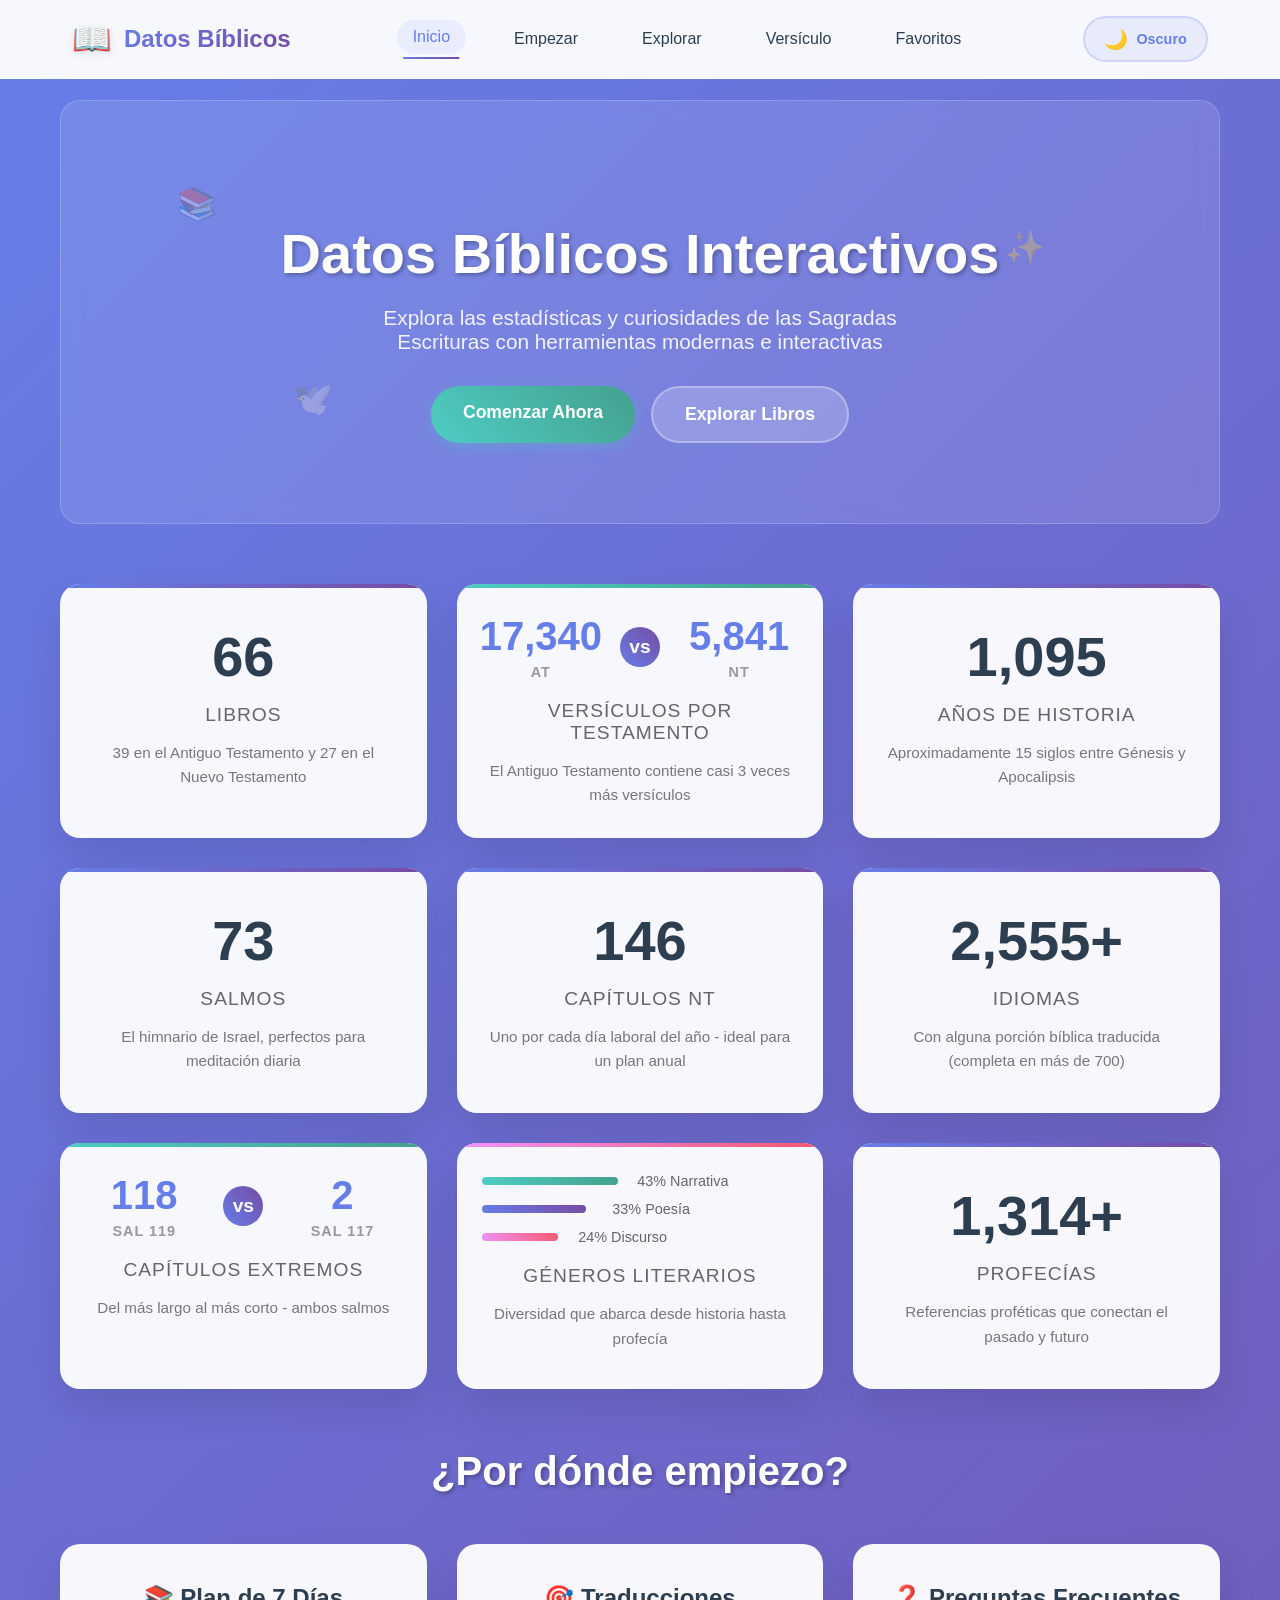
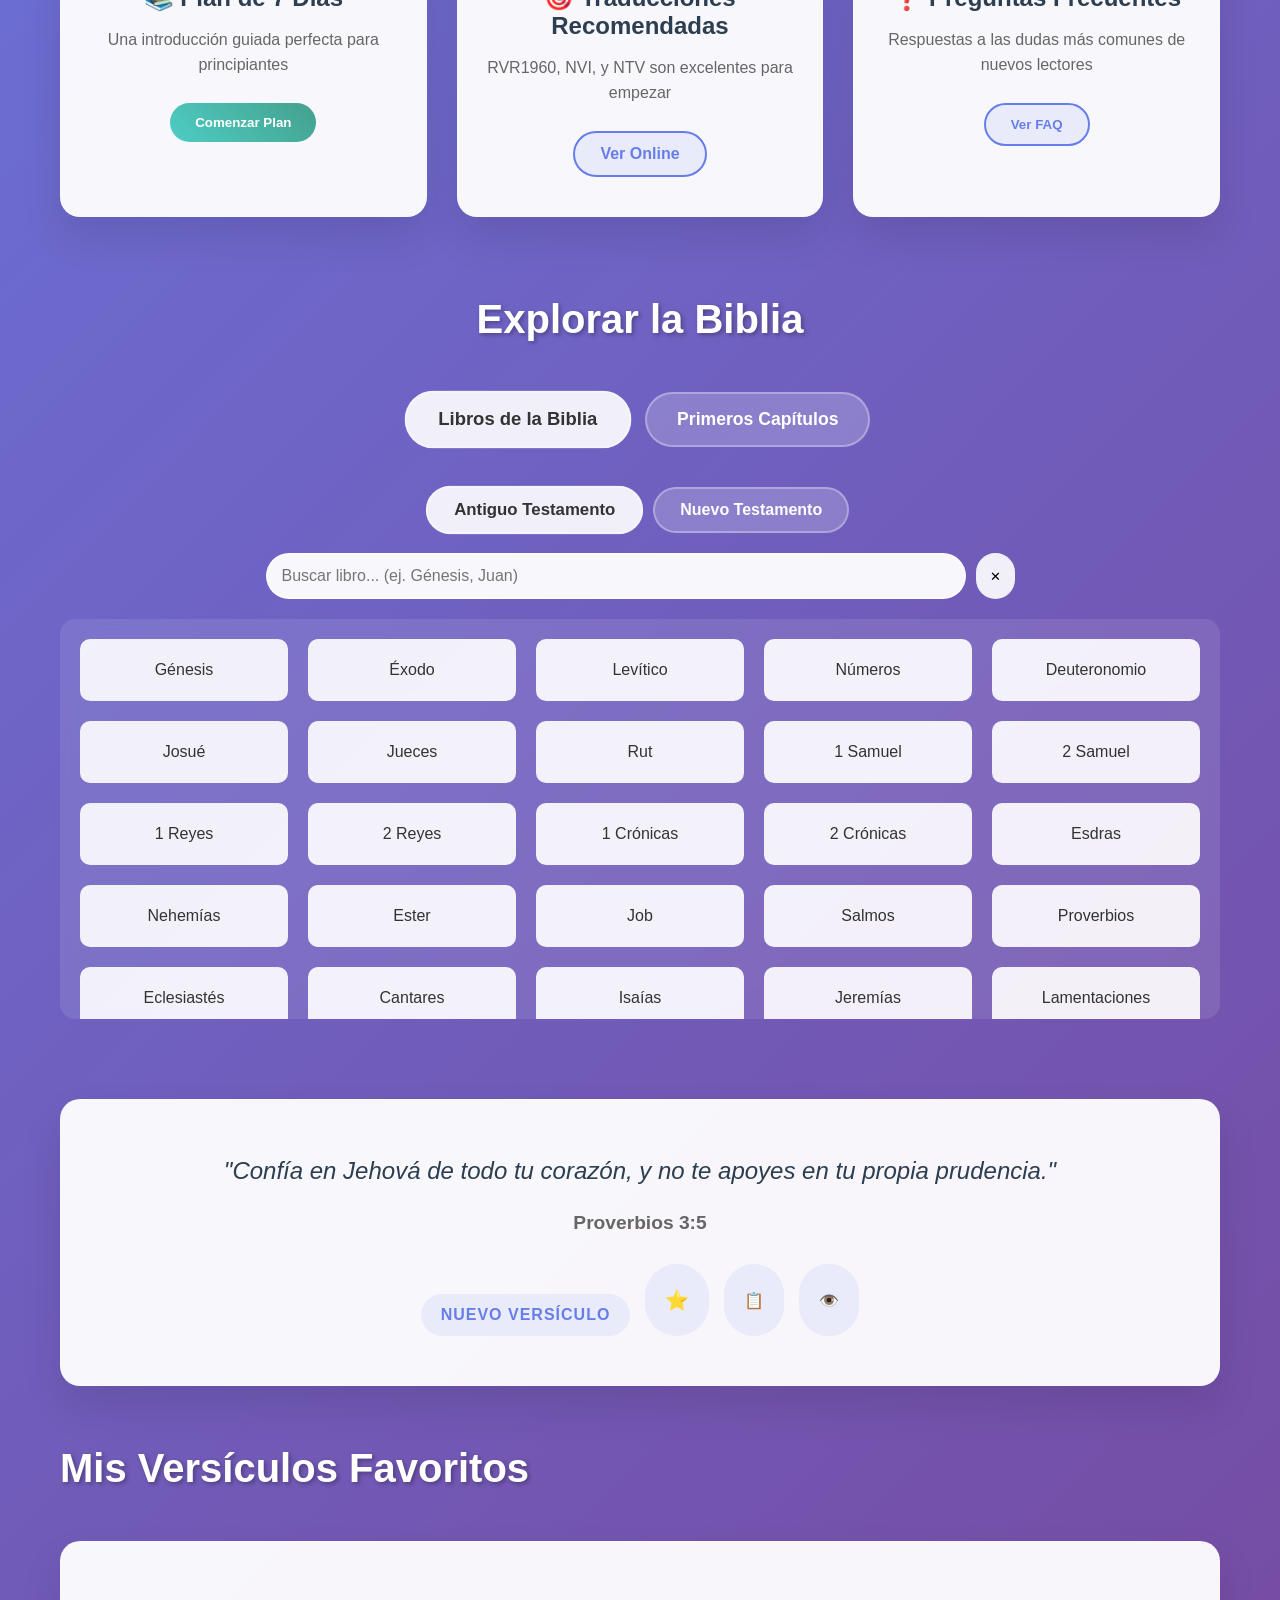
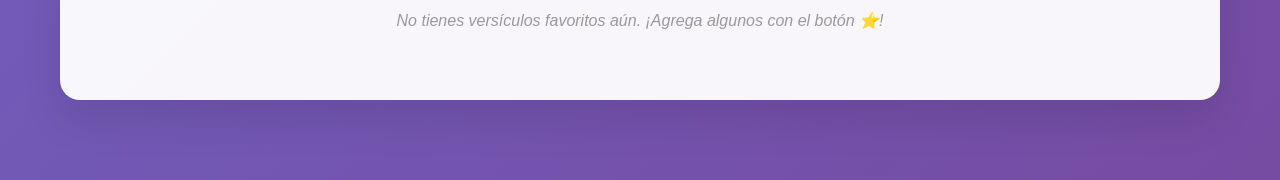
==== commit 3147c685: "Tablero estadístico enriquecido con datos precisos y comparativos 📊 Nuevas estadísticas implementada" ====
--- a/index.html
+++ b/index.html
@@ -61,14 +61,103 @@
       </div>
     </div>
 
-    <!-- Statistics Grid -->
+    <!-- Enhanced Statistics Grid -->
     <div class="stats-grid">
-      <div class="stat-card"><div class="stat-number">66</div><div class="stat-label">Libros</div><div class="stat-description">39 en el Antiguo Testamento y 27 en el Nuevo Testamento</div></div>
-      <div class="stat-card"><div class="stat-number">783,137</div><div class="stat-label">Palabras</div><div class="stat-description">Aproximadamente 31,000 versículos distribuidos en toda la Biblia</div></div>
-      <div class="stat-card"><div class="stat-number">40</div><div class="stat-label">Autores</div><div class="stat-description">Escritos durante aproximadamente 1,500 años por diferentes autores</div></div>
-      <div class="stat-card"><div class="stat-number">1,189</div><div class="stat-label">Capítulos</div><div class="stat-description">929 en el Antiguo Testamento y 260 en el Nuevo Testamento</div></div>
-      <div class="stat-card"><div class="stat-number">31,102</div><div class="stat-label">Versículos</div><div class="stat-description">El versículo más corto es Juan 11:35: "Jesús lloró"</div></div>
-      <div class="stat-card"><div class="stat-number">3</div><div class="stat-label">Idiomas</div><div class="stat-description">Hebreo, Arameo y Griego fueron los idiomas originales</div></div>
+      <!-- Libros y Estructura -->
+      <div class="stat-card">
+        <div class="stat-number">66</div>
+        <div class="stat-label">Libros</div>
+        <div class="stat-description">39 en el Antiguo Testamento y 27 en el Nuevo Testamento</div>
+      </div>
+
+      <!-- Comparativa de versículos por testamento -->
+      <div class="stat-card comparative">
+        <div class="stat-comparison">
+          <div class="comparison-item">
+            <div class="stat-number">23,145</div>
+            <div class="stat-sublabel">AT</div>
+          </div>
+          <div class="comparison-divider">vs</div>
+          <div class="comparison-item">
+            <div class="stat-number">7,957</div>
+            <div class="stat-sublabel">NT</div>
+          </div>
+        </div>
+        <div class="stat-label">Versículos por Testamento</div>
+        <div class="stat-description">El Antiguo Testamento contiene casi 3 veces más versículos</div>
+      </div>
+
+      <!-- Tiempo de composición -->
+      <div class="stat-card">
+        <div class="stat-number">1,500</div>
+        <div class="stat-label">Años de Historia</div>
+        <div class="stat-description">Aproximadamente 15 siglos entre Génesis y Apocalipsis</div>
+      </div>
+
+      <!-- Salmos -->
+      <div class="stat-card">
+        <div class="stat-number">150</div>
+        <div class="stat-label">Salmos</div>
+        <div class="stat-description">El himnario de Israel, perfectos para meditación diaria</div>
+      </div>
+
+      <!-- Capítulos del NT -->
+      <div class="stat-card">
+        <div class="stat-number">260</div>
+        <div class="stat-label">Capítulos NT</div>
+        <div class="stat-description">Uno por cada día laboral del año - ideal para un plan anual</div>
+      </div>
+
+      <!-- Traducciones globales -->
+      <div class="stat-card">
+        <div class="stat-number">3,500+</div>
+        <div class="stat-label">Idiomas</div>
+        <div class="stat-description">Con alguna porción bíblica traducida (completa en más de 700)</div>
+      </div>
+
+      <!-- Capítulos extremos -->
+      <div class="stat-card comparative">
+        <div class="stat-comparison">
+          <div class="comparison-item">
+            <div class="stat-number">176</div>
+            <div class="stat-sublabel">Sal 119</div>
+          </div>
+          <div class="comparison-divider">vs</div>
+          <div class="comparison-item">
+            <div class="stat-number">2</div>
+            <div class="stat-sublabel">Sal 117</div>
+          </div>
+        </div>
+        <div class="stat-label">Capítulos Extremos</div>
+        <div class="stat-description">Del más largo al más corto - ambos salmos</div>
+      </div>
+
+      <!-- Géneros literarios -->
+      <div class="stat-card genres">
+        <div class="genre-chart">
+          <div class="genre-item">
+            <div class="genre-bar narrative" style="width: 43%"></div>
+            <span>43% Narrativa</span>
+          </div>
+          <div class="genre-item">
+            <div class="genre-bar poetry" style="width: 33%"></div>
+            <span>33% Poesía</span>
+          </div>
+          <div class="genre-item">
+            <div class="genre-bar discourse" style="width: 24%"></div>
+            <span>24% Discurso</span>
+          </div>
+        </div>
+        <div class="stat-label">Géneros Literarios</div>
+        <div class="stat-description">Diversidad que abarca desde historia hasta profecía</div>
+      </div>
+
+      <!-- Profecías -->
+      <div class="stat-card">
+        <div class="stat-number">1,800+</div>
+        <div class="stat-label">Profecías</div>
+        <div class="stat-description">Referencias proféticas que conectan el pasado y futuro</div>
+      </div>
     </div>
 
     <!-- Getting Started Section -->
--- a/styles.css
+++ b/styles.css
@@ -287,12 +287,140 @@
 
     .theme-toggle{ position:absolute; top:20px; right:20px; padding:10px 14px; border-radius:9999px; border:2px solid rgba(255,255,255,.3); background:rgba(255,255,255,.85); cursor:pointer; font-weight:700; }
 
-    .stats-grid{ display:grid; grid-template-columns:repeat(auto-fit,minmax(280px,1fr)); gap:30px; margin:60px 0; }
-    .stat-card{ background:rgba(255,255,255,.95); padding:40px 30px; border-radius:20px; text-align:center; box-shadow:0 20px 40px rgba(0,0,0,.1); opacity:0; transform:translateY(20px); }
+    .stats-grid{ display:grid; grid-template-columns:repeat(auto-fit,minmax(320px,1fr)); gap:30px; margin:60px 0; }
+    .stat-card{ background:rgba(255,255,255,.95); padding:40px 30px; border-radius:20px; text-align:center; box-shadow:0 20px 40px rgba(0,0,0,.1); opacity:0; transform:translateY(20px); position:relative; overflow:hidden; }
     .stat-card.reveal{ opacity:1; transform:translateY(0); transition:opacity .6s ease, transform .6s ease; }
     .stat-number{ font-size:3.5rem; font-weight:bold; color:#2c3e50; margin-bottom:15px; }
     .stat-label{ font-size:1.2rem; color:#666; text-transform:uppercase; letter-spacing:1px; margin-bottom:15px; }
     .stat-description{ color:#777; line-height:1.6; font-size:.95rem; }
+
+    /* Tarjetas comparativas */
+    .stat-card.comparative {
+      padding: 30px 20px;
+    }
+
+    .stat-comparison {
+      display: flex;
+      justify-content: space-between;
+      align-items: center;
+      margin-bottom: 20px;
+    }
+
+    .comparison-item {
+      flex: 1;
+      text-align: center;
+    }
+
+    .comparison-item .stat-number {
+      font-size: 2.5rem;
+      margin-bottom: 5px;
+      color: #667eea;
+    }
+
+    .stat-sublabel {
+      font-size: 0.9rem;
+      color: #999;
+      font-weight: 600;
+      text-transform: uppercase;
+      letter-spacing: 1px;
+    }
+
+    .comparison-divider {
+      flex: 0 0 auto;
+      font-size: 1.2rem;
+      color: #999;
+      font-weight: 600;
+      margin: 0 15px;
+      padding: 10px;
+      background: linear-gradient(45deg, #667eea, #764ba2);
+      color: white;
+      border-radius: 50%;
+      width: 40px;
+      height: 40px;
+      display: flex;
+      align-items: center;
+      justify-content: center;
+    }
+
+    /* Tarjeta de géneros literarios */
+    .stat-card.genres {
+      padding: 30px 25px;
+    }
+
+    .genre-chart {
+      margin-bottom: 20px;
+    }
+
+    .genre-item {
+      display: flex;
+      align-items: center;
+      margin-bottom: 12px;
+      gap: 15px;
+    }
+
+    .genre-item:last-child {
+      margin-bottom: 0;
+    }
+
+    .genre-bar {
+      height: 8px;
+      border-radius: 4px;
+      transition: width 1s ease-in-out;
+      min-width: 20px;
+    }
+
+    .genre-bar.narrative {
+      background: linear-gradient(45deg, #4ecdc4, #44a08d);
+    }
+
+    .genre-bar.poetry {
+      background: linear-gradient(45deg, #667eea, #764ba2);
+    }
+
+    .genre-bar.discourse {
+      background: linear-gradient(45deg, #f093fb, #f5576c);
+    }
+
+    .genre-item span {
+      font-size: 0.9rem;
+      color: #666;
+      font-weight: 500;
+      min-width: 100px;
+    }
+
+    /* Efectos especiales */
+    .stat-card::before {
+      content: '';
+      position: absolute;
+      top: 0;
+      left: 0;
+      right: 0;
+      height: 4px;
+      background: linear-gradient(45deg, #667eea, #764ba2);
+      border-radius: 20px 20px 0 0;
+    }
+
+    .stat-card.comparative::before {
+      background: linear-gradient(45deg, #4ecdc4, #44a08d);
+    }
+
+    .stat-card.genres::before {
+      background: linear-gradient(45deg, #f093fb, #f5576c);
+    }
+
+    /* Animaciones */
+    @keyframes barGrow {
+      from {
+        width: 0;
+      }
+      to {
+        width: var(--target-width);
+      }
+    }
+
+    .stat-card.reveal .genre-bar {
+      animation: barGrow 1.5s ease-out;
+    }
 
     .books-section{ margin:80px 0; text-align:center; }
     .section-title{ font-size:2.5rem; color:#fff; margin-bottom:50px; text-shadow:2px 2px 4px rgba(0,0,0,.3); }
@@ -370,7 +498,9 @@
     body.dark .hero{ background:rgba(0,0,0,.25); border-color:rgba(255,255,255,.12); }
     body.dark .section-title, body.dark .hero h1{ color:#fff; }
     body.dark .stat-card, body.dark .chapters-container, body.dark .verse-display{ background:rgba(17,24,39,.9); color:#e5e7eb; }
+    body.dark .stat-number{ color:#e5e7eb; }
     body.dark .stat-label, body.dark .info-value, body.dark .event-description, body.dark .curiosity-text, body.dark .person-age, body.dark .person-note{ color:#cbd5e1; }
+    body.dark .stat-description{ color:#9ca3af; }
     body.dark .book-item{ background:rgba(17,24,39,.85); color:#e5e7eb; }
     body.dark .key-events{ background:linear-gradient(135deg,#3b82f6 0%, #a78bfa 100%); }
     body.dark .genealogy-map{ background:linear-gradient(135deg,#111827 0%, #1f2937 100%); }
@@ -379,6 +509,15 @@
     body.dark .testament-btn, body.dark .main-tab-btn{ background:rgba(255,255,255,.12); border-color:rgba(255,255,255,.18); color:#e5e7eb; }
     body.dark .testament-btn:hover, body.dark .testament-btn.active, body.dark .main-tab-btn:hover, body.dark .main-tab-btn.active{ background:rgba(255,255,255,.9); color:#111; }
     body.dark .theme-toggle{ background:rgba(17,24,39,.85); color:#e5e7eb; border-color:rgba(255,255,255,.2); }
+
+    /* Dark mode for new statistical cards */
+    body.dark .comparison-item .stat-number{ color:#60a5fa; }
+    body.dark .stat-sublabel{ color:#9ca3af; }
+    body.dark .comparison-divider{ background:linear-gradient(45deg, #60a5fa, #a78bfa); }
+    body.dark .genre-item span{ color:#cbd5e1; }
+    body.dark .genre-bar.narrative{ background:linear-gradient(45deg, #10b981, #059669); }
+    body.dark .genre-bar.poetry{ background:linear-gradient(45deg, #60a5fa, #a78bfa); }
+    body.dark .genre-bar.discourse{ background:linear-gradient(45deg, #f472b6, #ec4899); }
 
     /* === NUEVOS ESTILOS PARA FUNCIONALIDADES MEJORADAS === */
 
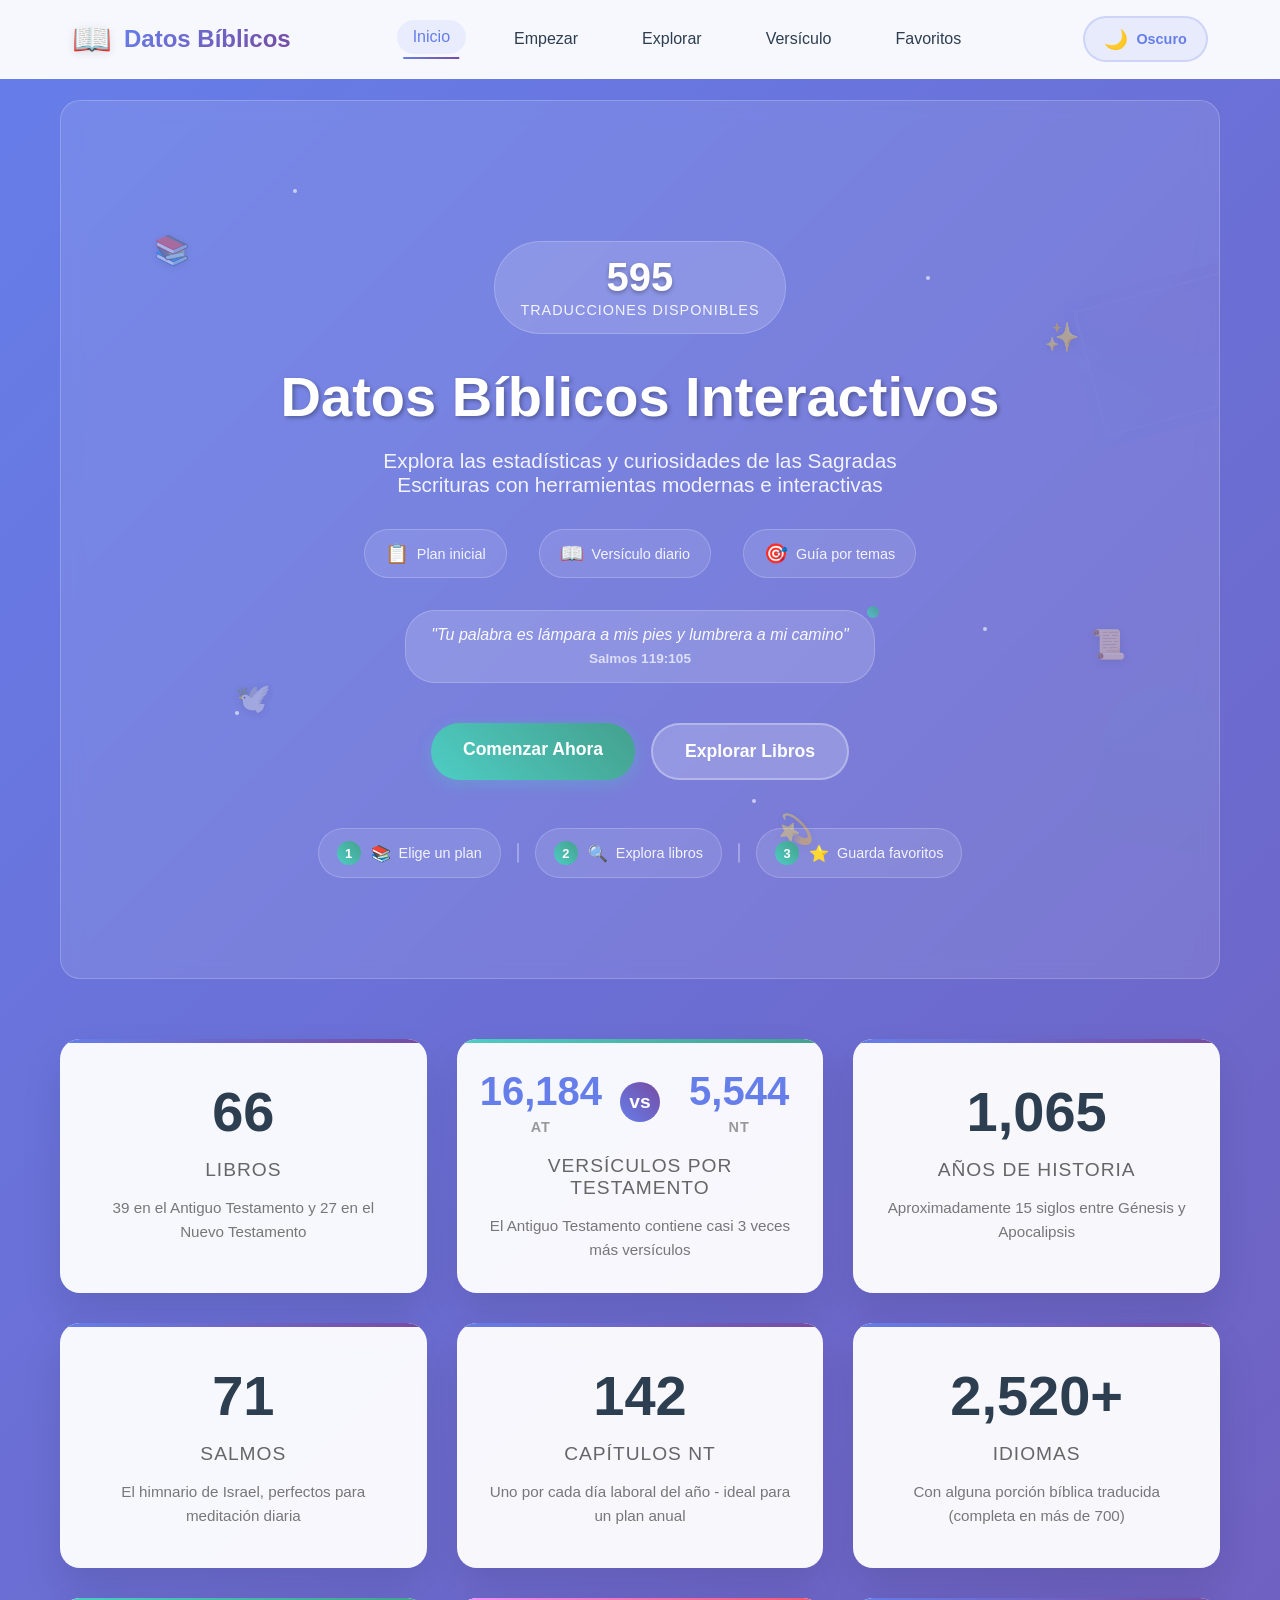
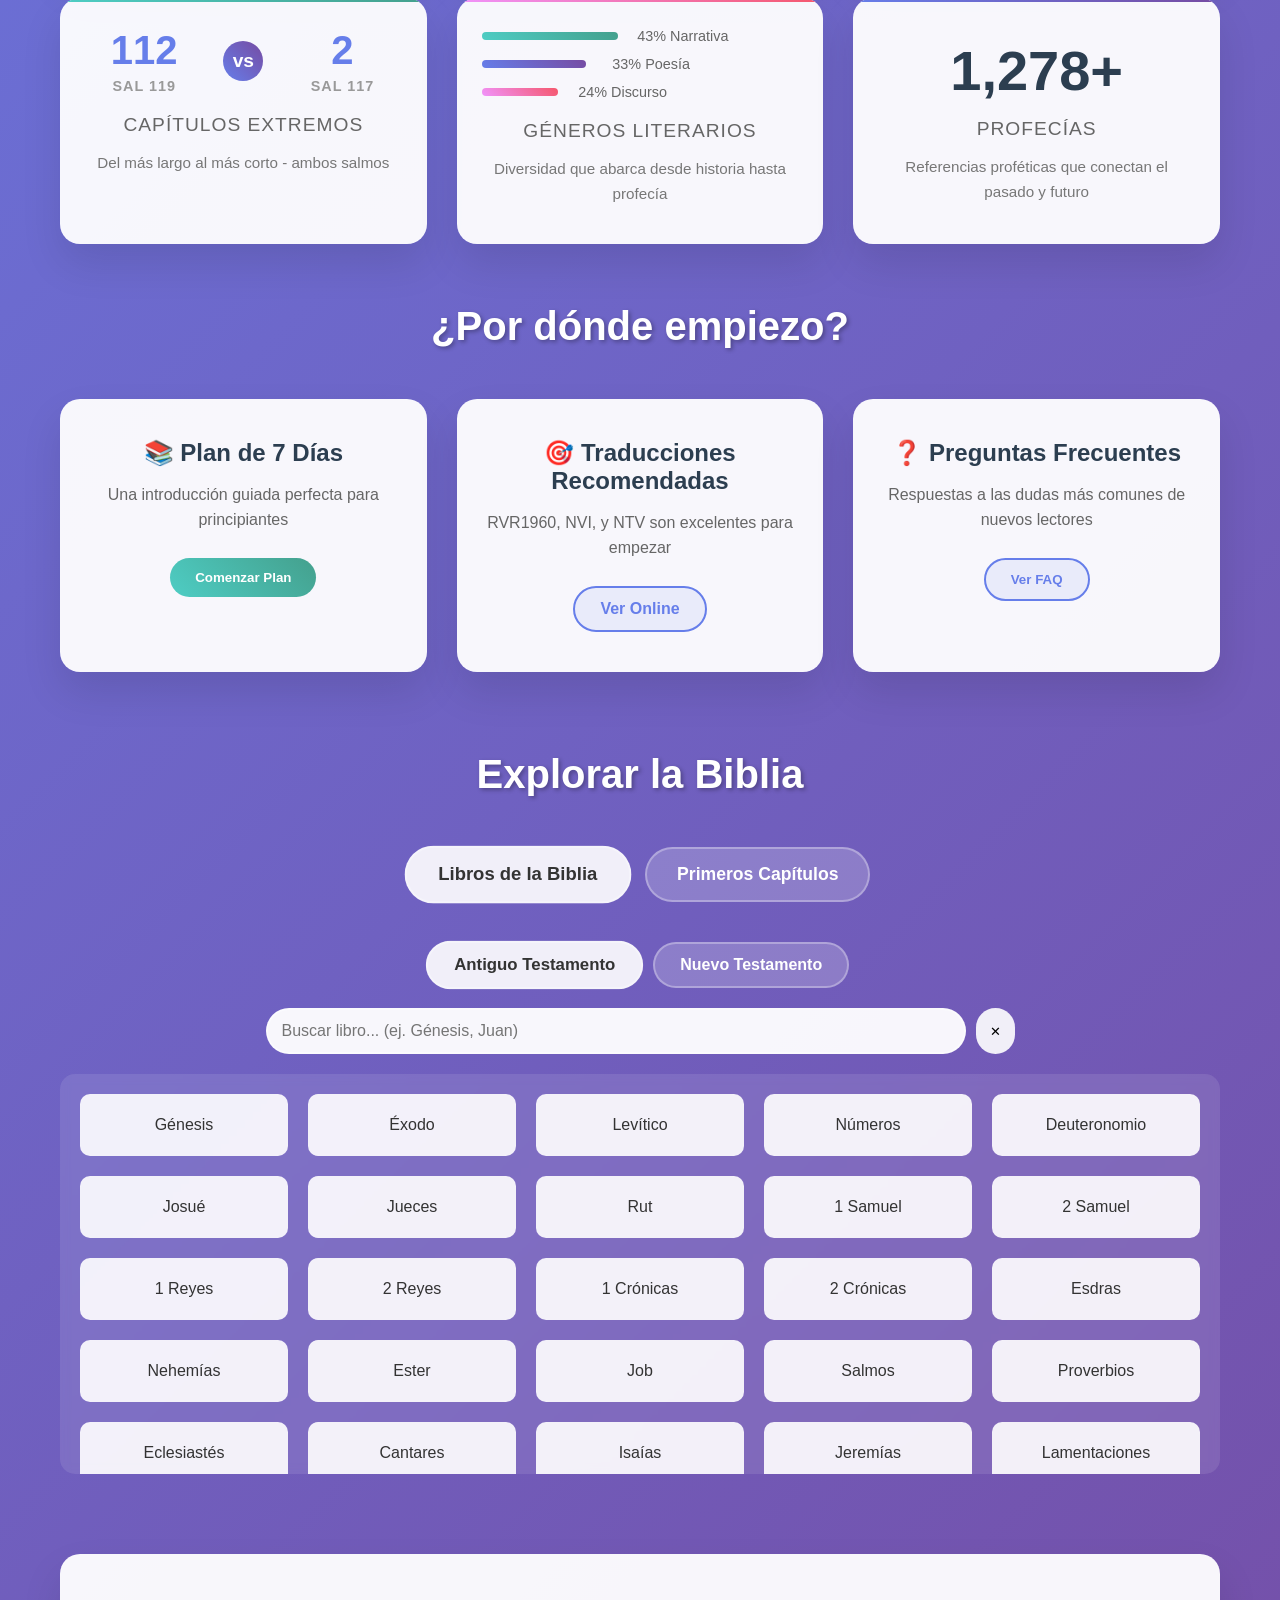
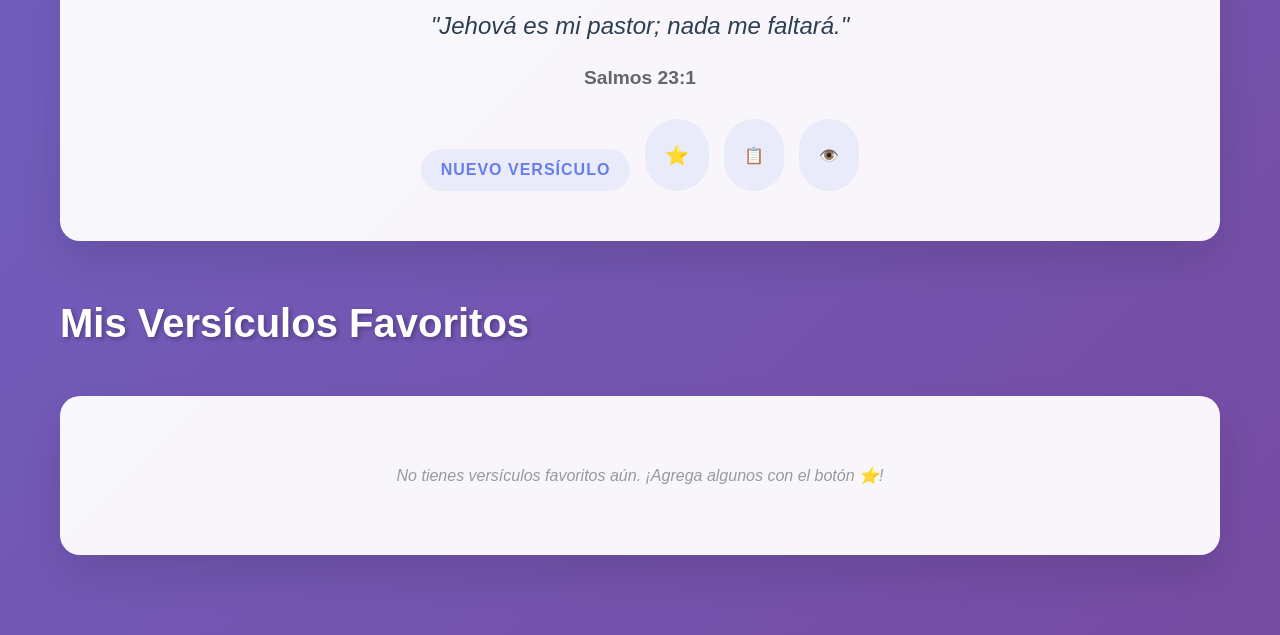
==== commit 80d2462f: "Hero section completamente interactivo y funcional ✨ Nuevos elementos visuales implementados: - Mini" ====
--- a/index.html
+++ b/index.html
@@ -44,20 +44,100 @@
   </header>
 
   <div class="container">
-    <!-- Hero Section -->
+    <!-- Hero Section Enhanced -->
     <div class="hero" id="inicio">
+      <!-- Animated Particles Background -->
+      <div class="particles-container">
+        <div class="particle"></div>
+        <div class="particle"></div>
+        <div class="particle"></div>
+        <div class="particle"></div>
+        <div class="particle"></div>
+      </div>
+
+      <!-- Background Illustration -->
+      <div class="hero-illustration">
+        <div class="bible-silhouette"></div>
+        <div class="scroll-pattern"></div>
+      </div>
+
       <div class="hero-content">
+        <!-- Hero Stats -->
+        <div class="hero-stats">
+          <div class="hero-stat-item">
+            <span class="hero-stat-number" data-target="700">0</span>
+            <span class="hero-stat-label">Traducciones Disponibles</span>
+          </div>
+        </div>
+
         <h1>Datos Bíblicos Interactivos</h1>
         <p>Explora las estadísticas y curiosidades de las Sagradas Escrituras con herramientas modernas e interactivas</p>
+
+        <!-- Benefits Summary -->
+        <div class="hero-benefits">
+          <div class="benefit-item" data-action="plan" role="button" tabindex="0">
+            <div class="benefit-icon">📋</div>
+            <span>Plan inicial</span>
+          </div>
+          <div class="benefit-item" data-action="verse" role="button" tabindex="0">
+            <div class="benefit-icon">📖</div>
+            <span>Versículo diario</span>
+          </div>
+          <div class="benefit-item" data-action="explore" role="button" tabindex="0">
+            <div class="benefit-icon">🎯</div>
+            <span>Guía por temas</span>
+          </div>
+        </div>
+
+        <!-- Rotating Inspirational Verse -->
+        <div class="hero-inspiration">
+          <div class="inspiration-chip" id="inspirationChip">
+            <span class="inspiration-text">"Tu palabra es lámpara a mis pies y lumbrera a mi camino"</span>
+            <span class="inspiration-ref">Salmos 119:105</span>
+          </div>
+        </div>
+
+        <!-- CTA Buttons -->
         <div class="hero-cta">
           <a href="#empezar" class="cta-button primary">Comenzar Ahora</a>
           <a href="#explorar" class="cta-button secondary">Explorar Libros</a>
         </div>
-      </div>
+
+        <!-- Steps Guide -->
+        <div class="hero-stepper">
+          <div class="step-item" data-step="1" role="button" tabindex="0">
+            <div class="step-number">1</div>
+            <div class="step-content">
+              <div class="step-icon">📚</div>
+              <span>Elige un plan</span>
+            </div>
+          </div>
+          <div class="step-divider"></div>
+          <div class="step-item" data-step="2" role="button" tabindex="0">
+            <div class="step-number">2</div>
+            <div class="step-content">
+              <div class="step-icon">🔍</div>
+              <span>Explora libros</span>
+            </div>
+          </div>
+          <div class="step-divider"></div>
+          <div class="step-item" data-step="3" role="button" tabindex="0">
+            <div class="step-number">3</div>
+            <div class="step-content">
+              <div class="step-icon">⭐</div>
+              <span>Guarda favoritos</span>
+            </div>
+          </div>
+        </div>
+      </div>
+
+      <!-- Enhanced Floating Elements -->
       <div class="hero-decoration">
-        <div class="floating-icon">📚</div>
-        <div class="floating-icon">✨</div>
-        <div class="floating-icon">🕊️</div>
+        <div class="floating-icon advanced">📚</div>
+        <div class="floating-icon advanced">✨</div>
+        <div class="floating-icon advanced">🕊️</div>
+        <div class="floating-icon advanced">📜</div>
+        <div class="floating-icon advanced">💫</div>
       </div>
     </div>
 
--- a/styles.css
+++ b/styles.css
@@ -156,18 +156,157 @@
     .hero{
       position:relative;
       text-align:center;
-      padding:120px 0 80px;
+      padding:140px 0 100px;
       background:rgba(255,255,255,0.1);
       backdrop-filter:blur(10px);
       border-radius:20px;
       margin:80px 0 40px;
       border:1px solid rgba(255,255,255,0.2);
       overflow: hidden;
+      min-height: 90vh;
+    }
+
+    /* Particles Background */
+    .particles-container {
+      position: absolute;
+      top: 0;
+      left: 0;
+      right: 0;
+      bottom: 0;
+      pointer-events: none;
+      z-index: 0;
+    }
+
+    .particle {
+      position: absolute;
+      width: 4px;
+      height: 4px;
+      background: rgba(255, 255, 255, 0.6);
+      border-radius: 50%;
+      animation: particleFloat 8s ease-in-out infinite;
+    }
+
+    .particle:nth-child(1) {
+      top: 10%;
+      left: 20%;
+      animation-delay: 0s;
+      animation-duration: 6s;
+    }
+
+    .particle:nth-child(2) {
+      top: 20%;
+      right: 25%;
+      animation-delay: 2s;
+      animation-duration: 8s;
+    }
+
+    .particle:nth-child(3) {
+      bottom: 30%;
+      left: 15%;
+      animation-delay: 4s;
+      animation-duration: 7s;
+    }
+
+    .particle:nth-child(4) {
+      top: 60%;
+      right: 20%;
+      animation-delay: 1s;
+      animation-duration: 9s;
+    }
+
+    .particle:nth-child(5) {
+      bottom: 20%;
+      right: 40%;
+      animation-delay: 3s;
+      animation-duration: 6s;
+    }
+
+    /* Background Illustration */
+    .hero-illustration {
+      position: absolute;
+      top: 0;
+      right: -10%;
+      width: 50%;
+      height: 100%;
+      pointer-events: none;
+      z-index: 0;
+      opacity: 0.15;
+    }
+
+    .bible-silhouette {
+      position: absolute;
+      top: 20%;
+      right: 10%;
+      width: 200px;
+      height: 150px;
+      background: linear-gradient(45deg, #667eea, #764ba2);
+      border-radius: 8px;
+      transform: rotate(-15deg);
+      opacity: 0.3;
+    }
+
+    .bible-silhouette::before {
+      content: '';
+      position: absolute;
+      top: 10px;
+      left: 10px;
+      right: 10px;
+      bottom: 10px;
+      border: 2px solid rgba(255, 255, 255, 0.4);
+      border-radius: 4px;
+    }
+
+    .scroll-pattern {
+      position: absolute;
+      bottom: 15%;
+      right: 20%;
+      width: 120px;
+      height: 160px;
+      background: linear-gradient(to bottom, #4ecdc4, #44a08d);
+      border-radius: 60px 60px 10px 10px;
+      opacity: 0.2;
+      transform: rotate(10deg);
     }
 
     .hero-content {
       position: relative;
       z-index: 2;
+      max-width: 800px;
+      margin: 0 auto;
+      padding: 0 20px;
+    }
+
+    /* Hero Stats */
+    .hero-stats {
+      margin-bottom: 30px;
+      animation: fadeInUp 0.8s ease-out 0.1s both;
+    }
+
+    .hero-stat-item {
+      display: inline-flex;
+      flex-direction: column;
+      align-items: center;
+      background: rgba(255, 255, 255, 0.15);
+      backdrop-filter: blur(10px);
+      padding: 15px 25px;
+      border-radius: 50px;
+      border: 1px solid rgba(255, 255, 255, 0.2);
+    }
+
+    .hero-stat-number {
+      font-size: 2.5rem;
+      font-weight: 700;
+      color: #fff;
+      text-shadow: 0 2px 4px rgba(0, 0, 0, 0.3);
+      line-height: 1;
+    }
+
+    .hero-stat-label {
+      font-size: 0.9rem;
+      color: rgba(255, 255, 255, 0.9);
+      text-transform: uppercase;
+      letter-spacing: 1px;
+      margin-top: 5px;
     }
 
     .hero h1{
@@ -175,7 +314,7 @@
       color:#fff;
       margin-bottom:20px;
       text-shadow:2px 2px 4px rgba(0,0,0,.3);
-      animation: fadeInUp 0.8s ease-out;
+      animation: fadeInUp 0.8s ease-out 0.2s both;
     }
 
     .hero p{
@@ -185,7 +324,87 @@
       max-width: 600px;
       margin-left: auto;
       margin-right: auto;
-      animation: fadeInUp 0.8s ease-out 0.2s both;
+      animation: fadeInUp 0.8s ease-out 0.3s both;
+    }
+
+    /* Benefits Summary */
+    .hero-benefits {
+      display: flex;
+      justify-content: center;
+      gap: 2rem;
+      margin: 2rem 0;
+      flex-wrap: wrap;
+      animation: fadeInUp 0.8s ease-out 0.4s both;
+    }
+
+    .benefit-item {
+      display: flex;
+      align-items: center;
+      gap: 0.5rem;
+      background: rgba(255, 255, 255, 0.1);
+      padding: 12px 20px;
+      border-radius: 25px;
+      border: 1px solid rgba(255, 255, 255, 0.2);
+      transition: all 0.3s ease;
+      cursor: pointer;
+      user-select: none;
+    }
+
+    .benefit-item:hover, .benefit-item:focus {
+      background: rgba(255, 255, 255, 0.2);
+      transform: translateY(-3px);
+      outline: none;
+      box-shadow: 0 4px 15px rgba(255, 255, 255, 0.2);
+    }
+
+    .benefit-item:active {
+      transform: translateY(-1px);
+    }
+
+    .benefit-icon {
+      font-size: 1.2rem;
+    }
+
+    .benefit-item span {
+      color: rgba(255, 255, 255, 0.9);
+      font-weight: 500;
+      font-size: 0.9rem;
+    }
+
+    /* Inspirational Chip */
+    .hero-inspiration {
+      margin: 2rem 0;
+      animation: fadeInUp 0.8s ease-out 0.5s both;
+    }
+
+    .inspiration-chip {
+      display: inline-block;
+      background: rgba(255, 255, 255, 0.15);
+      backdrop-filter: blur(10px);
+      padding: 15px 25px;
+      border-radius: 30px;
+      border: 1px solid rgba(255, 255, 255, 0.2);
+      transition: all 0.5s ease;
+      cursor: default;
+    }
+
+    .inspiration-chip:hover {
+      background: rgba(255, 255, 255, 0.2);
+      transform: scale(1.02);
+    }
+
+    .inspiration-text {
+      color: rgba(255, 255, 255, 0.95);
+      font-style: italic;
+      font-size: 1rem;
+      display: block;
+      margin-bottom: 5px;
+    }
+
+    .inspiration-ref {
+      color: rgba(255, 255, 255, 0.7);
+      font-size: 0.85rem;
+      font-weight: 600;
     }
 
     .hero-cta {
@@ -193,7 +412,8 @@
       gap: 1rem;
       justify-content: center;
       flex-wrap: wrap;
-      animation: fadeInUp 0.8s ease-out 0.4s both;
+      margin: 2.5rem 0;
+      animation: fadeInUp 0.8s ease-out 0.6s both;
     }
 
     .cta-button {
@@ -230,6 +450,78 @@
       transform: translateY(-3px);
     }
 
+    /* Steps Guide */
+    .hero-stepper {
+      display: flex;
+      justify-content: center;
+      align-items: center;
+      gap: 1rem;
+      margin-top: 3rem;
+      flex-wrap: wrap;
+      animation: fadeInUp 0.8s ease-out 0.7s both;
+    }
+
+    .step-item {
+      display: flex;
+      align-items: center;
+      gap: 10px;
+      background: rgba(255, 255, 255, 0.1);
+      padding: 12px 18px;
+      border-radius: 25px;
+      border: 1px solid rgba(255, 255, 255, 0.2);
+      transition: all 0.3s ease;
+      cursor: pointer;
+      user-select: none;
+    }
+
+    .step-item:hover, .step-item:focus {
+      background: rgba(255, 255, 255, 0.2);
+      transform: translateY(-2px);
+      outline: none;
+      box-shadow: 0 4px 15px rgba(255, 255, 255, 0.2);
+    }
+
+    .step-item:active {
+      transform: translateY(-1px);
+    }
+
+    .step-number {
+      width: 24px;
+      height: 24px;
+      background: linear-gradient(45deg, #4ecdc4, #44a08d);
+      color: white;
+      border-radius: 50%;
+      display: flex;
+      align-items: center;
+      justify-content: center;
+      font-size: 0.8rem;
+      font-weight: 700;
+    }
+
+    .step-content {
+      display: flex;
+      align-items: center;
+      gap: 8px;
+    }
+
+    .step-icon {
+      font-size: 1rem;
+    }
+
+    .step-content span {
+      color: rgba(255, 255, 255, 0.9);
+      font-size: 0.9rem;
+      font-weight: 500;
+    }
+
+    .step-divider {
+      width: 2px;
+      height: 20px;
+      background: rgba(255, 255, 255, 0.3);
+      border-radius: 1px;
+    }
+
+    /* Enhanced Floating Elements */
     .hero-decoration {
       position: absolute;
       top: 0;
@@ -240,31 +532,45 @@
       z-index: 1;
     }
 
-    .floating-icon {
+    .floating-icon.advanced {
       position: absolute;
-      font-size: 2rem;
-      opacity: 0.3;
-      animation: float 6s ease-in-out infinite;
-    }
-
-    .floating-icon:nth-child(1) {
-      top: 20%;
-      left: 10%;
+      font-size: 1.8rem;
+      opacity: 0.4;
+      animation: advancedFloat 8s ease-in-out infinite;
+      filter: drop-shadow(0 2px 4px rgba(0, 0, 0, 0.2));
+    }
+
+    .floating-icon.advanced:nth-child(1) {
+      top: 15%;
+      left: 8%;
       animation-delay: 0s;
     }
 
-    .floating-icon:nth-child(2) {
-      top: 30%;
-      right: 15%;
-      animation-delay: 2s;
-    }
-
-    .floating-icon:nth-child(3) {
-      bottom: 25%;
-      left: 20%;
-      animation-delay: 4s;
-    }
-
+    .floating-icon.advanced:nth-child(2) {
+      top: 25%;
+      right: 12%;
+      animation-delay: 1.5s;
+    }
+
+    .floating-icon.advanced:nth-child(3) {
+      bottom: 30%;
+      left: 15%;
+      animation-delay: 3s;
+    }
+
+    .floating-icon.advanced:nth-child(4) {
+      top: 60%;
+      right: 8%;
+      animation-delay: 4.5s;
+    }
+
+    .floating-icon.advanced:nth-child(5) {
+      bottom: 15%;
+      right: 35%;
+      animation-delay: 6s;
+    }
+
+    /* Animations */
     @keyframes fadeInUp {
       from {
         opacity: 0;
@@ -276,12 +582,29 @@
       }
     }
 
-    @keyframes float {
+    @keyframes particleFloat {
       0%, 100% {
-        transform: translateY(0px);
+        transform: translateY(0px) rotate(0deg);
+        opacity: 0.6;
       }
       50% {
-        transform: translateY(-20px);
+        transform: translateY(-30px) rotate(180deg);
+        opacity: 1;
+      }
+    }
+
+    @keyframes advancedFloat {
+      0%, 100% {
+        transform: translateY(0px) rotate(0deg);
+      }
+      25% {
+        transform: translateY(-15px) rotate(5deg);
+      }
+      50% {
+        transform: translateY(-10px) rotate(-3deg);
+      }
+      75% {
+        transform: translateY(-20px) rotate(3deg);
       }
     }
 
@@ -640,6 +963,47 @@
       color: #111;
     }
 
+    /* Dark mode for enhanced hero */
+    body.dark .hero-stat-item {
+      background: rgba(17, 24, 39, 0.3);
+      border-color: rgba(96, 165, 250, 0.2);
+    }
+
+    body.dark .benefit-item {
+      background: rgba(17, 24, 39, 0.2);
+      border-color: rgba(96, 165, 250, 0.2);
+    }
+
+    body.dark .benefit-item:hover {
+      background: rgba(96, 165, 250, 0.2);
+    }
+
+    body.dark .inspiration-chip {
+      background: rgba(17, 24, 39, 0.3);
+      border-color: rgba(96, 165, 250, 0.2);
+    }
+
+    body.dark .inspiration-chip:hover {
+      background: rgba(96, 165, 250, 0.1);
+    }
+
+    body.dark .step-item {
+      background: rgba(17, 24, 39, 0.2);
+      border-color: rgba(96, 165, 250, 0.2);
+    }
+
+    body.dark .step-item:hover {
+      background: rgba(96, 165, 250, 0.2);
+    }
+
+    body.dark .bible-silhouette {
+      background: linear-gradient(45deg, #60a5fa, #a78bfa);
+    }
+
+    body.dark .scroll-pattern {
+      background: linear-gradient(to bottom, #10b981, #059669);
+    }
+
     @media (max-width:768px){
       /* Mobile Header */
       .nav-container {
@@ -702,14 +1066,53 @@
       .hero {
         padding: 100px 0 60px;
         margin: 60px 0 40px;
+        min-height: 80vh;
       }
 
       .hero h1{ font-size:2.5rem; }
       .hero p{ font-size:1.1rem; }
+
+      .hero-stats {
+        margin-bottom: 20px;
+      }
+
+      .hero-stat-number {
+        font-size: 2rem;
+      }
+
+      .hero-stat-label {
+        font-size: 0.8rem;
+      }
+
+      .hero-benefits {
+        gap: 1rem;
+      }
+
+      .benefit-item {
+        padding: 10px 16px;
+      }
+
+      .benefit-item span {
+        font-size: 0.8rem;
+      }
+
+      .inspiration-chip {
+        padding: 12px 20px;
+        margin: 1.5rem 0;
+      }
+
+      .inspiration-text {
+        font-size: 0.9rem;
+      }
+
+      .inspiration-ref {
+        font-size: 0.8rem;
+      }
 
       .hero-cta {
         flex-direction: column;
         align-items: center;
+        margin: 2rem 0;
       }
 
       .cta-button {
@@ -717,8 +1120,41 @@
         max-width: 280px;
       }
 
-      .floating-icon {
+      .hero-stepper {
+        gap: 0.5rem;
+        margin-top: 2rem;
+      }
+
+      .step-item {
+        padding: 10px 14px;
+      }
+
+      .step-content span {
+        font-size: 0.8rem;
+      }
+
+      .step-divider {
+        height: 15px;
+      }
+
+      .floating-icon.advanced {
         font-size: 1.5rem;
+      }
+
+      .hero-illustration {
+        right: -20%;
+        width: 60%;
+        opacity: 0.1;
+      }
+
+      .bible-silhouette {
+        width: 150px;
+        height: 110px;
+      }
+
+      .scroll-pattern {
+        width: 90px;
+        height: 120px;
       }
 
       /* Other mobile styles */
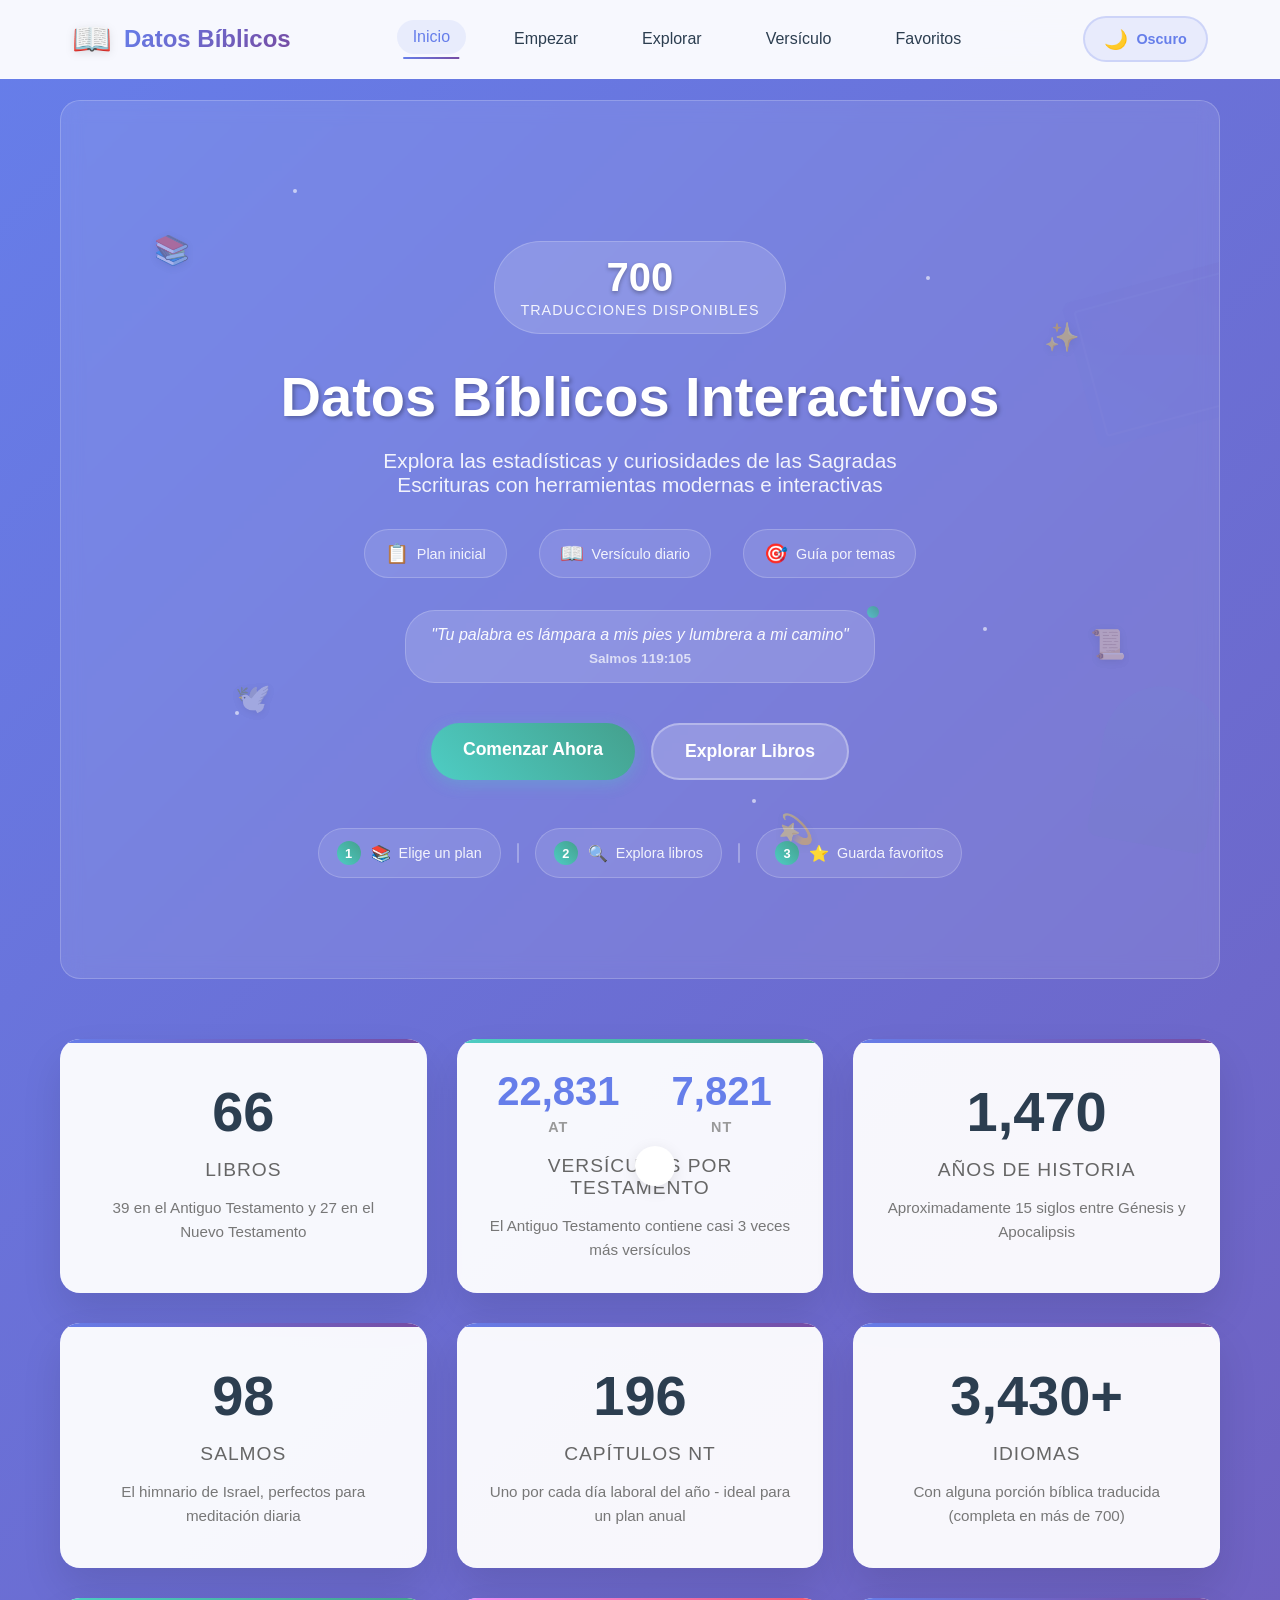
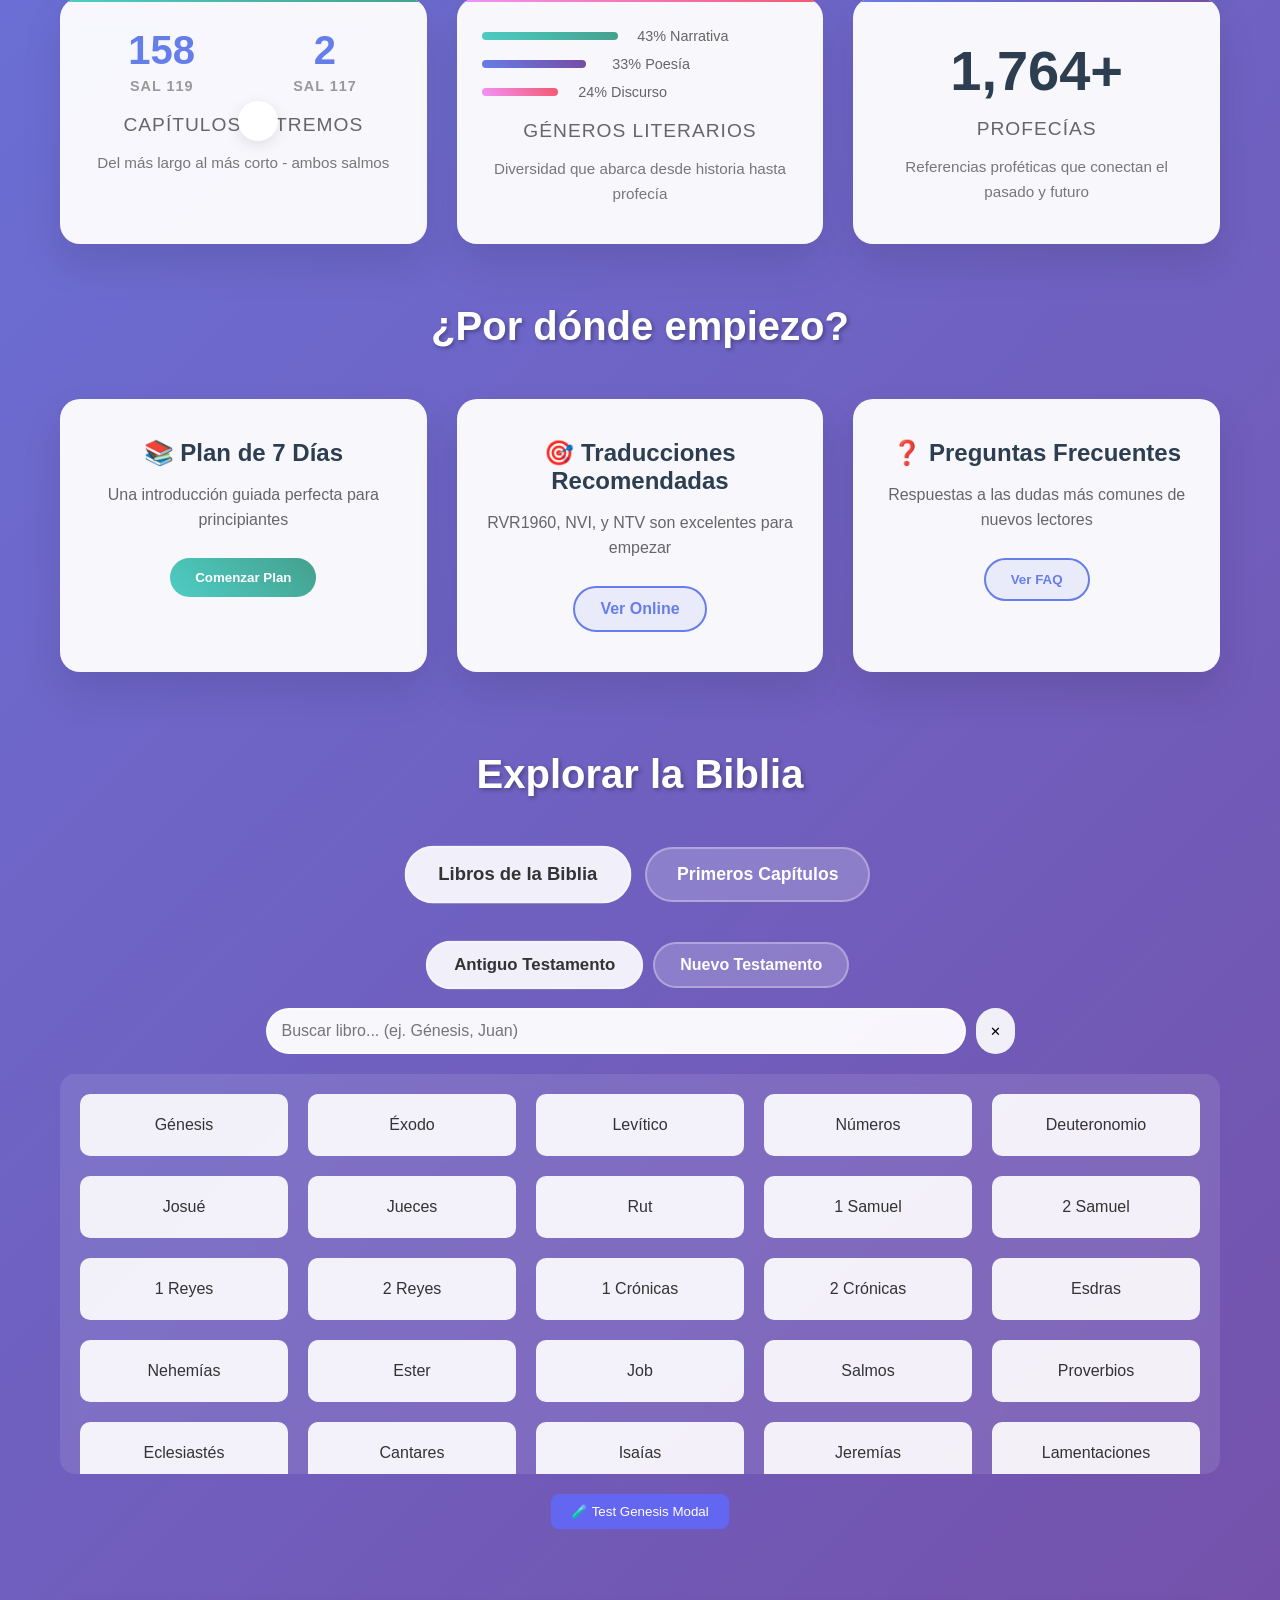
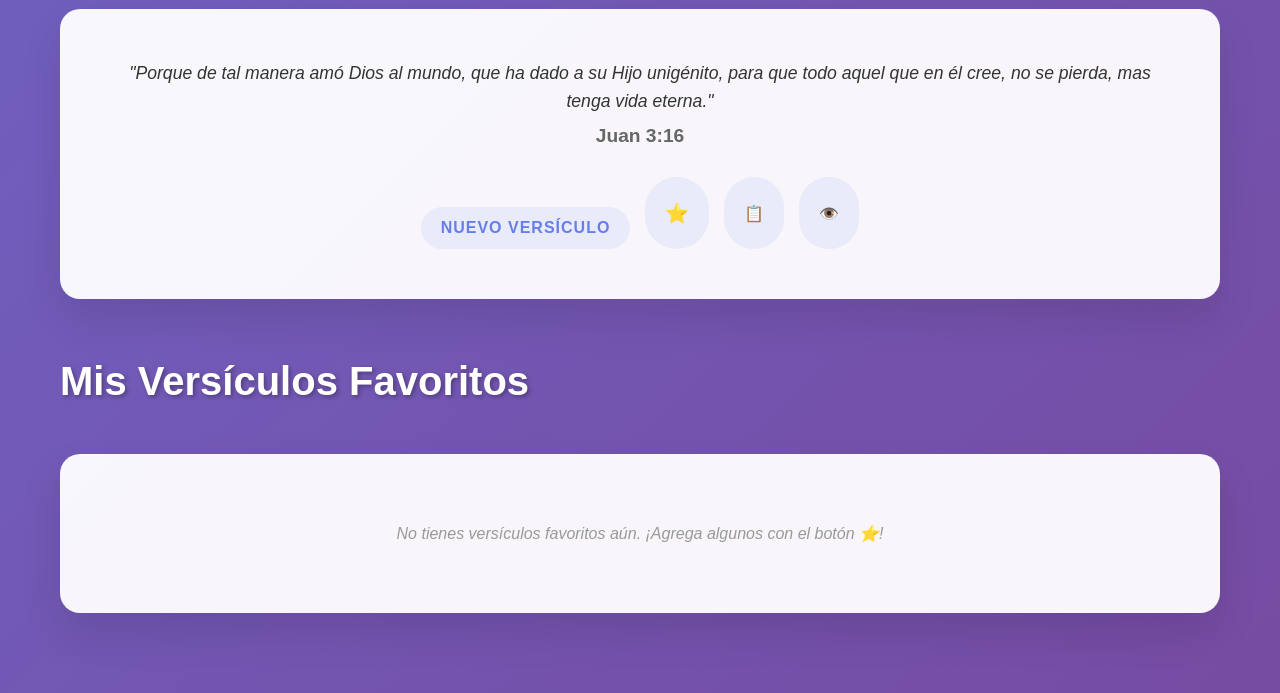
==== commit 32319162: "feat: Implementar sistema completo de exploración de capítulos de Génesis ✨ Nuevas características: " ====
--- a/index.html
+++ b/index.html
@@ -277,6 +277,7 @@
       </div>
     </div>
 
+
     <!-- Navigation Tabs -->
     <div class="books-section" id="explorar">
       <h2 class="section-title">Explorar la Biblia</h2>
@@ -296,6 +297,13 @@
           <button id="clearSearch" title="Limpiar búsqueda" aria-label="Limpiar búsqueda">✕</button>
         </div>
         <div class="books-grid" id="booksGrid"></div>
+
+        <!-- Test Button -->
+        <div style="margin: 20px; text-align: center;">
+          <button onclick="testModal()" style="padding: 10px 20px; background: #6366f1; color: white; border: none; border-radius: 8px; cursor: pointer;">
+            🧪 Test Genesis Modal
+          </button>
+        </div>
       </div>
 
       <!-- Genesis Chapters Section -->
@@ -335,6 +343,50 @@
     </div>
   </div>
 
+  <!-- Chapter Modal -->
+  <div class="chapter-modal" id="chapterModal">
+    <div class="modal-content">
+      <div class="chapter-modal-header">
+        <h2 class="chapter-modal-title">Génesis 1</h2>
+        <p class="chapter-modal-subtitle">La Creación</p>
+        <button class="chapter-close" aria-label="Cerrar modal">×</button>
+      </div>
+
+      <div class="chapter-tabs">
+        <button class="chapter-tab active" data-tab="resumen">Resumen</button>
+        <button class="chapter-tab" data-tab="timeline">Línea de Tiempo</button>
+        <button class="chapter-tab" data-tab="datos">Datos Curiosos</button>
+        <button class="chapter-tab" data-tab="reflexion">Reflexión</button>
+        <button class="chapter-tab" data-tab="trivia">Trivia</button>
+        <button class="chapter-tab" data-tab="comparacion">Comparación</button>
+      </div>
+
+      <div class="chapter-tab-content active" id="resumenContent">
+        <!-- Contenido del resumen se genera dinámicamente -->
+      </div>
+
+      <div class="chapter-tab-content" id="timelineContent">
+        <!-- Contenido de la línea de tiempo se genera dinámicamente -->
+      </div>
+
+      <div class="chapter-tab-content" id="datosContent">
+        <!-- Contenido de datos curiosos se genera dinámicamente -->
+      </div>
+
+      <div class="chapter-tab-content" id="reflexionContent">
+        <!-- Contenido de reflexión se genera dinámicamente -->
+      </div>
+
+      <div class="chapter-tab-content" id="triviaContent">
+        <!-- Contenido de trivia se genera dinámicamente -->
+      </div>
+
+      <div class="chapter-tab-content" id="comparacionContent">
+        <!-- Contenido de comparación se genera dinámicamente -->
+      </div>
+    </div>
+  </div>
+
     <script src="app.js" defer></script>
 
 </body>
--- a/styles.css
+++ b/styles.css
@@ -1169,8 +1169,1052 @@
       .modal-content{ width:95%; margin:10% auto; }
       .favorite-actions{ justify-content:center; }
 
+      /* Chapter modal mobile styles */
+      .chapter-modal .modal-content {
+        width: 98%;
+        margin: 5% auto;
+        padding: 0;
+      }
+
+      .chapter-tabs {
+        flex-wrap: wrap;
+        gap: 5px;
+        padding: 10px;
+      }
+
+      .chapter-tab {
+        padding: 8px 12px;
+        font-size: 0.8rem;
+      }
+
+      .timeline-days {
+        flex-direction: column;
+        gap: 20px;
+      }
+
+      .timeline-slider {
+        order: -1;
+        margin-bottom: 20px;
+      }
+
+      .day-card {
+        min-width: auto;
+        width: 100%;
+      }
+
+      .facts-grid {
+        grid-template-columns: 1fr;
+        gap: 15px;
+      }
+
+      .questions-grid {
+        grid-template-columns: 1fr;
+        gap: 15px;
+      }
+
+      .trivia-container {
+        padding: 15px;
+      }
+
+      .comparison-slider {
+        height: 300px;
+      }
+
       /* Mobile navigation padding for body */
       body {
         padding-top: 0;
       }
     }
+
+/* Chapter Modal Styles */
+.chapter-modal {
+  position: fixed;
+  top: 0;
+  left: 0;
+  width: 100%;
+  height: 100%;
+  background: rgba(0, 0, 0, 0.8);
+  backdrop-filter: blur(10px);
+  display: none;
+  align-items: center;
+  justify-content: center;
+  z-index: 1001;
+  opacity: 0;
+  transition: all 0.3s ease;
+}
+
+.chapter-modal.active {
+  display: flex !important;
+  opacity: 1 !important;
+}
+
+.chapter-modal .modal-content {
+  background: rgba(255, 255, 255, 0.95);
+  backdrop-filter: blur(20px);
+  border-radius: 20px;
+  width: 90%;
+  max-width: 900px;
+  max-height: 90vh;
+  overflow: hidden;
+  border: 1px solid rgba(255, 255, 255, 0.3);
+  box-shadow: 0 20px 60px rgba(0, 0, 0, 0.2);
+  position: relative;
+  transform: scale(0.8);
+  transition: transform 0.3s ease;
+}
+
+.chapter-modal.active .modal-content {
+  transform: scale(1);
+}
+
+body.dark .chapter-modal .modal-content {
+  background: rgba(17, 24, 39, 0.95);
+  border-color: rgba(255, 255, 255, 0.1);
+}
+
+.chapter-modal-header {
+  padding: 25px 30px 20px;
+  border-bottom: 1px solid rgba(0, 0, 0, 0.1);
+  background: linear-gradient(135deg, rgba(99, 102, 241, 0.1), rgba(139, 92, 246, 0.1));
+  position: relative;
+}
+
+body.dark .chapter-modal-header {
+  border-bottom-color: rgba(255, 255, 255, 0.1);
+  background: linear-gradient(135deg, rgba(99, 102, 241, 0.2), rgba(139, 92, 246, 0.2));
+}
+
+.chapter-modal-title {
+  font-size: 2rem;
+  font-weight: 700;
+  color: var(--primary-color);
+  margin: 0;
+  display: flex;
+  align-items: center;
+  gap: 15px;
+}
+
+.chapter-modal-title::before {
+  content: "📖";
+  font-size: 1.5rem;
+}
+
+.chapter-modal-subtitle {
+  color: #666;
+  font-size: 1.1rem;
+  margin: 8px 0 0;
+  font-style: italic;
+}
+
+body.dark .chapter-modal-subtitle {
+  color: #a0a0a0;
+}
+
+.chapter-close {
+  position: absolute;
+  top: 20px;
+  right: 25px;
+  background: rgba(255, 255, 255, 0.8);
+  border: none;
+  border-radius: 50%;
+  width: 40px;
+  height: 40px;
+  cursor: pointer;
+  display: flex;
+  align-items: center;
+  justify-content: center;
+  font-size: 1.2rem;
+  color: #666;
+  transition: all 0.3s ease;
+  backdrop-filter: blur(10px);
+}
+
+.chapter-close:hover {
+  background: rgba(255, 255, 255, 1);
+  transform: scale(1.1);
+  color: #333;
+}
+
+body.dark .chapter-close {
+  background: rgba(31, 41, 55, 0.8);
+  color: #d1d5db;
+}
+
+body.dark .chapter-close:hover {
+  background: rgba(31, 41, 55, 1);
+  color: #f3f4f6;
+}
+
+.chapter-tabs {
+  display: flex;
+  background: rgba(0, 0, 0, 0.05);
+  padding: 15px 30px 0;
+  gap: 10px;
+  overflow-x: auto;
+}
+
+body.dark .chapter-tabs {
+  background: rgba(255, 255, 255, 0.05);
+}
+
+.chapter-tab {
+  padding: 12px 20px;
+  background: transparent;
+  border: none;
+  border-radius: 12px 12px 0 0;
+  cursor: pointer;
+  font-weight: 600;
+  color: #666;
+  transition: all 0.3s ease;
+  white-space: nowrap;
+  position: relative;
+}
+
+.chapter-tab:hover {
+  background: rgba(255, 255, 255, 0.5);
+  color: var(--primary-color);
+}
+
+.chapter-tab.active {
+  background: rgba(255, 255, 255, 0.9);
+  color: var(--primary-color);
+  transform: translateY(-2px);
+}
+
+body.dark .chapter-tab {
+  color: #a0a0a0;
+}
+
+body.dark .chapter-tab:hover {
+  background: rgba(255, 255, 255, 0.1);
+  color: #f3f4f6;
+}
+
+body.dark .chapter-tab.active {
+  background: rgba(31, 41, 55, 0.9);
+  color: #60a5fa;
+}
+
+.chapter-tab-content {
+  display: none;
+  padding: 30px;
+  max-height: 60vh;
+  overflow-y: auto;
+}
+
+.chapter-tab-content.active {
+  display: block;
+}
+
+/* Timeline Styles */
+.timeline-container {
+  position: relative;
+}
+
+.timeline-days {
+  display: flex;
+  gap: 20px;
+  overflow-x: auto;
+  padding: 20px 0;
+  scroll-behavior: smooth;
+}
+
+.timeline-slider {
+  width: 100%;
+  margin: 20px 0;
+  accent-color: var(--primary-color);
+}
+
+.day-card {
+  min-width: 280px;
+  background: linear-gradient(135deg, rgba(255, 255, 255, 0.9), rgba(255, 255, 255, 0.7));
+  border-radius: 16px;
+  padding: 20px;
+  border: 1px solid rgba(255, 255, 255, 0.3);
+  box-shadow: 0 8px 25px rgba(0, 0, 0, 0.1);
+  transition: all 0.3s ease;
+  opacity: 0.7;
+  transform: scale(0.95);
+}
+
+.day-card.active {
+  opacity: 1;
+  transform: scale(1);
+  box-shadow: 0 12px 35px rgba(99, 102, 241, 0.2);
+  border-color: var(--primary-color);
+}
+
+body.dark .day-card {
+  background: linear-gradient(135deg, rgba(31, 41, 55, 0.9), rgba(17, 24, 39, 0.8));
+  border-color: rgba(255, 255, 255, 0.1);
+}
+
+body.dark .day-card.active {
+  border-color: #60a5fa;
+  box-shadow: 0 12px 35px rgba(96, 165, 250, 0.2);
+}
+
+.day-header {
+  display: flex;
+  align-items: center;
+  gap: 15px;
+  margin-bottom: 15px;
+}
+
+.day-icon {
+  font-size: 2rem;
+  width: 60px;
+  height: 60px;
+  background: linear-gradient(135deg, var(--primary-color), var(--accent-color));
+  border-radius: 50%;
+  display: flex;
+  align-items: center;
+  justify-content: center;
+  box-shadow: 0 4px 15px rgba(99, 102, 241, 0.3);
+}
+
+.day-info h3 {
+  margin: 0;
+  font-size: 1.3rem;
+  color: var(--primary-color);
+  font-weight: 700;
+}
+
+.day-info .day-number {
+  font-size: 0.9rem;
+  color: #666;
+  font-weight: 600;
+}
+
+body.dark .day-info h3 {
+  color: #60a5fa;
+}
+
+body.dark .day-info .day-number {
+  color: #a0a0a0;
+}
+
+.day-description {
+  color: #555;
+  margin-bottom: 15px;
+  line-height: 1.6;
+}
+
+body.dark .day-description {
+  color: #d1d5db;
+}
+
+.day-verse {
+  background: rgba(99, 102, 241, 0.1);
+  padding: 15px;
+  border-radius: 12px;
+  border-left: 4px solid var(--primary-color);
+  font-style: italic;
+  color: #333;
+}
+
+body.dark .day-verse {
+  background: rgba(96, 165, 250, 0.1);
+  color: #f3f4f6;
+  border-left-color: #60a5fa;
+}
+
+.day-verse-text {
+  font-size: 1rem;
+  margin-bottom: 8px;
+}
+
+.day-verse-ref {
+  font-size: 0.85rem;
+  color: var(--primary-color);
+  font-weight: 600;
+}
+
+body.dark .day-verse-ref {
+  color: #60a5fa;
+}
+
+.day-significance {
+  margin-top: 15px;
+  padding: 12px;
+  background: rgba(16, 185, 129, 0.1);
+  border-radius: 8px;
+  font-size: 0.9rem;
+  color: #059669;
+  font-weight: 500;
+}
+
+body.dark .day-significance {
+  color: #10b981;
+  background: rgba(16, 185, 129, 0.1);
+}
+
+/* Facts Grid */
+.facts-grid {
+  display: grid;
+  grid-template-columns: repeat(auto-fit, minmax(300px, 1fr));
+  gap: 20px;
+  margin-top: 20px;
+}
+
+.fact-card {
+  background: linear-gradient(135deg, rgba(255, 255, 255, 0.9), rgba(255, 255, 255, 0.7));
+  border-radius: 16px;
+  padding: 25px;
+  border: 1px solid rgba(255, 255, 255, 0.3);
+  box-shadow: 0 8px 25px rgba(0, 0, 0, 0.1);
+  transition: all 0.3s ease;
+  cursor: pointer;
+  position: relative;
+  overflow: hidden;
+}
+
+.fact-card:hover {
+  transform: translateY(-5px);
+  box-shadow: 0 15px 40px rgba(0, 0, 0, 0.15);
+}
+
+body.dark .fact-card {
+  background: linear-gradient(135deg, rgba(31, 41, 55, 0.9), rgba(17, 24, 39, 0.8));
+  border-color: rgba(255, 255, 255, 0.1);
+}
+
+.fact-card::before {
+  content: '';
+  position: absolute;
+  top: 0;
+  left: 0;
+  right: 0;
+  height: 4px;
+  background: linear-gradient(90deg, var(--primary-color), var(--accent-color));
+}
+
+.fact-title {
+  font-size: 1.2rem;
+  font-weight: 700;
+  color: var(--primary-color);
+  margin-bottom: 10px;
+}
+
+body.dark .fact-title {
+  color: #60a5fa;
+}
+
+.fact-summary {
+  font-size: 0.95rem;
+  color: #666;
+  margin-bottom: 15px;
+  font-weight: 600;
+}
+
+body.dark .fact-summary {
+  color: #a0a0a0;
+}
+
+.fact-explanation {
+  color: #555;
+  line-height: 1.6;
+  margin-bottom: 15px;
+}
+
+body.dark .fact-explanation {
+  color: #d1d5db;
+}
+
+.fact-verse {
+  background: rgba(99, 102, 241, 0.1);
+  padding: 12px;
+  border-radius: 8px;
+  font-style: italic;
+  font-size: 0.9rem;
+  color: #333;
+  border-left: 3px solid var(--primary-color);
+}
+
+body.dark .fact-verse {
+  background: rgba(96, 165, 250, 0.1);
+  color: #f3f4f6;
+  border-left-color: #60a5fa;
+}
+
+.fact-reference {
+  display: block;
+  margin-top: 8px;
+  font-size: 0.8rem;
+  color: var(--primary-color);
+  font-weight: 600;
+}
+
+body.dark .fact-reference {
+  color: #60a5fa;
+}
+
+/* Questions Grid */
+.questions-grid {
+  display: grid;
+  grid-template-columns: repeat(auto-fit, minmax(350px, 1fr));
+  gap: 20px;
+  margin-top: 20px;
+}
+
+.question-card {
+  background: linear-gradient(135deg, rgba(255, 255, 255, 0.9), rgba(255, 255, 255, 0.7));
+  border-radius: 16px;
+  padding: 25px;
+  border: 1px solid rgba(255, 255, 255, 0.3);
+  box-shadow: 0 8px 25px rgba(0, 0, 0, 0.1);
+  transition: all 0.3s ease;
+}
+
+body.dark .question-card {
+  background: linear-gradient(135deg, rgba(31, 41, 55, 0.9), rgba(17, 24, 39, 0.8));
+  border-color: rgba(255, 255, 255, 0.1);
+}
+
+.question-category {
+  display: inline-block;
+  background: var(--primary-color);
+  color: white;
+  padding: 6px 12px;
+  border-radius: 20px;
+  font-size: 0.8rem;
+  font-weight: 600;
+  margin-bottom: 15px;
+  text-transform: uppercase;
+}
+
+.question-text {
+  font-size: 1.1rem;
+  font-weight: 600;
+  color: #333;
+  margin-bottom: 15px;
+  line-height: 1.5;
+}
+
+body.dark .question-text {
+  color: #f3f4f6;
+}
+
+.question-hints {
+  display: flex;
+  flex-wrap: wrap;
+  gap: 8px;
+  margin-bottom: 15px;
+}
+
+.hint-tag {
+  background: rgba(99, 102, 241, 0.1);
+  color: var(--primary-color);
+  padding: 4px 8px;
+  border-radius: 12px;
+  font-size: 0.8rem;
+  font-weight: 500;
+}
+
+body.dark .hint-tag {
+  background: rgba(96, 165, 250, 0.1);
+  color: #60a5fa;
+}
+
+.question-response {
+  margin-top: 15px;
+}
+
+.question-response textarea {
+  width: 100%;
+  min-height: 80px;
+  padding: 12px;
+  border: 2px solid rgba(0, 0, 0, 0.1);
+  border-radius: 8px;
+  font-family: inherit;
+  font-size: 0.95rem;
+  resize: vertical;
+  transition: border-color 0.3s ease;
+}
+
+.question-response textarea:focus {
+  outline: none;
+  border-color: var(--primary-color);
+}
+
+body.dark .question-response textarea {
+  background: rgba(31, 41, 55, 0.8);
+  border-color: rgba(255, 255, 255, 0.1);
+  color: #f3f4f6;
+}
+
+body.dark .question-response textarea:focus {
+  border-color: #60a5fa;
+}
+
+/* Trivia Styles */
+.trivia-container {
+  max-width: 600px;
+  margin: 0 auto;
+  padding: 20px;
+}
+
+.trivia-question {
+  background: linear-gradient(135deg, rgba(255, 255, 255, 0.9), rgba(255, 255, 255, 0.7));
+  border-radius: 16px;
+  padding: 30px;
+  margin-bottom: 20px;
+  border: 1px solid rgba(255, 255, 255, 0.3);
+  box-shadow: 0 8px 25px rgba(0, 0, 0, 0.1);
+}
+
+body.dark .trivia-question {
+  background: linear-gradient(135deg, rgba(31, 41, 55, 0.9), rgba(17, 24, 39, 0.8));
+  border-color: rgba(255, 255, 255, 0.1);
+}
+
+.trivia-question h3 {
+  color: var(--primary-color);
+  margin-bottom: 20px;
+  font-size: 1.2rem;
+  font-weight: 600;
+}
+
+body.dark .trivia-question h3 {
+  color: #60a5fa;
+}
+
+.trivia-options {
+  display: flex;
+  flex-direction: column;
+  gap: 12px;
+  margin-bottom: 20px;
+}
+
+.trivia-option {
+  background: rgba(255, 255, 255, 0.8);
+  border: 2px solid rgba(0, 0, 0, 0.1);
+  border-radius: 12px;
+  padding: 15px;
+  cursor: pointer;
+  transition: all 0.3s ease;
+  font-weight: 500;
+}
+
+.trivia-option:hover {
+  background: rgba(99, 102, 241, 0.1);
+  border-color: var(--primary-color);
+}
+
+.trivia-option.selected {
+  background: var(--primary-color);
+  color: white;
+  border-color: var(--primary-color);
+}
+
+.trivia-option.correct {
+  background: #10b981;
+  color: white;
+  border-color: #10b981;
+}
+
+.trivia-option.incorrect {
+  background: #ef4444;
+  color: white;
+  border-color: #ef4444;
+}
+
+body.dark .trivia-option {
+  background: rgba(31, 41, 55, 0.8);
+  border-color: rgba(255, 255, 255, 0.1);
+  color: #f3f4f6;
+}
+
+body.dark .trivia-option:hover {
+  background: rgba(96, 165, 250, 0.1);
+  border-color: #60a5fa;
+}
+
+.trivia-explanation {
+  background: rgba(16, 185, 129, 0.1);
+  padding: 15px;
+  border-radius: 8px;
+  color: #059669;
+  font-weight: 500;
+  margin-top: 15px;
+  display: none;
+}
+
+.trivia-explanation.show {
+  display: block;
+}
+
+body.dark .trivia-explanation {
+  color: #10b981;
+}
+
+.trivia-controls {
+  display: flex;
+  justify-content: space-between;
+  align-items: center;
+  margin-top: 20px;
+}
+
+.trivia-nav {
+  background: var(--primary-color);
+  color: white;
+  border: none;
+  padding: 12px 20px;
+  border-radius: 8px;
+  cursor: pointer;
+  font-weight: 600;
+  transition: all 0.3s ease;
+}
+
+.trivia-nav:hover {
+  background: var(--accent-color);
+  transform: translateY(-2px);
+}
+
+.trivia-nav:disabled {
+  background: #ccc;
+  cursor: not-allowed;
+  transform: none;
+}
+
+.trivia-progress {
+  font-weight: 600;
+  color: #666;
+}
+
+body.dark .trivia-progress {
+  color: #a0a0a0;
+}
+
+/* Comparison Slider */
+.comparison-container {
+  position: relative;
+  background: linear-gradient(135deg, rgba(255, 255, 255, 0.9), rgba(255, 255, 255, 0.7));
+  border-radius: 16px;
+  overflow: hidden;
+  border: 1px solid rgba(255, 255, 255, 0.3);
+  box-shadow: 0 8px 25px rgba(0, 0, 0, 0.1);
+}
+
+body.dark .comparison-container {
+  background: linear-gradient(135deg, rgba(31, 41, 55, 0.9), rgba(17, 24, 39, 0.8));
+  border-color: rgba(255, 255, 255, 0.1);
+}
+
+.comparison-slider {
+  position: relative;
+  height: 400px;
+  overflow: hidden;
+}
+
+.comparison-side {
+  position: absolute;
+  top: 0;
+  height: 100%;
+  padding: 30px;
+  display: flex;
+  flex-direction: column;
+  justify-content: center;
+  transition: all 0.3s ease;
+}
+
+.comparison-before {
+  left: 0;
+  width: 50%;
+  background: linear-gradient(135deg, rgba(239, 68, 68, 0.1), rgba(220, 38, 38, 0.05));
+  border-right: 2px solid rgba(239, 68, 68, 0.3);
+}
+
+.comparison-after {
+  right: 0;
+  width: 50%;
+  background: linear-gradient(135deg, rgba(16, 185, 129, 0.1), rgba(5, 150, 105, 0.05));
+}
+
+.comparison-title {
+  font-size: 1.3rem;
+  font-weight: 700;
+  margin-bottom: 15px;
+  color: #333;
+}
+
+body.dark .comparison-title {
+  color: #f3f4f6;
+}
+
+.comparison-before .comparison-title {
+  color: #dc2626;
+}
+
+.comparison-after .comparison-title {
+  color: #059669;
+}
+
+.comparison-description {
+  font-size: 1rem;
+  margin-bottom: 20px;
+  color: #555;
+  line-height: 1.6;
+}
+
+body.dark .comparison-description {
+  color: #d1d5db;
+}
+
+.comparison-elements {
+  list-style: none;
+  padding: 0;
+  margin: 0 0 20px;
+}
+
+.comparison-elements li {
+  padding: 8px 0;
+  font-weight: 500;
+  color: #666;
+  position: relative;
+  padding-left: 20px;
+}
+
+.comparison-elements li::before {
+  content: "•";
+  position: absolute;
+  left: 0;
+  color: var(--primary-color);
+  font-weight: bold;
+}
+
+body.dark .comparison-elements li {
+  color: #a0a0a0;
+}
+
+.comparison-verse {
+  background: rgba(255, 255, 255, 0.8);
+  padding: 15px;
+  border-radius: 8px;
+  font-style: italic;
+  color: #333;
+  border-left: 3px solid currentColor;
+}
+
+body.dark .comparison-verse {
+  background: rgba(0, 0, 0, 0.2);
+  color: #f3f4f6;
+}
+
+.comparison-verse-ref {
+  display: block;
+  margin-top: 8px;
+  font-size: 0.85rem;
+  font-weight: 600;
+  opacity: 0.8;
+}
+
+.comparison-divider {
+  position: absolute;
+  top: 0;
+  left: 50%;
+  width: 4px;
+  height: 100%;
+  background: linear-gradient(to bottom, var(--primary-color), var(--accent-color));
+  transform: translateX(-50%);
+  cursor: ew-resize;
+  z-index: 10;
+}
+
+.comparison-divider::before {
+  content: "⟷";
+  position: absolute;
+  top: 50%;
+  left: 50%;
+  transform: translate(-50%, -50%);
+  background: white;
+  border-radius: 50%;
+  width: 40px;
+  height: 40px;
+  display: flex;
+  align-items: center;
+  justify-content: center;
+  font-size: 1.2rem;
+  color: var(--primary-color);
+  box-shadow: 0 4px 15px rgba(0, 0, 0, 0.1);
+}
+
+body.dark .comparison-divider::before {
+  background: #1f2937;
+  color: #60a5fa;
+}
+
+/* Resumen Content Styles */
+.resumen-summary,
+.resumen-timeline,
+.resumen-teaching,
+.resumen-application,
+.resumen-verse {
+  margin-bottom: 25px;
+  padding: 20px;
+  background: rgba(255, 255, 255, 0.8);
+  border-radius: 12px;
+  border-left: 4px solid var(--primary-color);
+}
+
+body.dark .resumen-summary,
+body.dark .resumen-timeline,
+body.dark .resumen-teaching,
+body.dark .resumen-application,
+body.dark .resumen-verse {
+  background: rgba(31, 41, 55, 0.8);
+  border-left-color: #60a5fa;
+}
+
+.resumen-summary h3,
+.resumen-timeline h4,
+.resumen-teaching h4,
+.resumen-application h4,
+.resumen-verse h4 {
+  margin: 0 0 15px 0;
+  color: var(--primary-color);
+  font-weight: 700;
+}
+
+body.dark .resumen-summary h3,
+body.dark .resumen-timeline h4,
+body.dark .resumen-teaching h4,
+body.dark .resumen-application h4,
+body.dark .resumen-verse h4 {
+  color: #60a5fa;
+}
+
+.timeline-info {
+  display: flex;
+  flex-direction: column;
+  gap: 10px;
+}
+
+.timeline-item {
+  color: #555;
+  font-size: 0.95rem;
+}
+
+body.dark .timeline-item {
+  color: #d1d5db;
+}
+
+.resumen-application ul {
+  list-style: none;
+  padding-left: 0;
+  margin: 0;
+}
+
+.resumen-application li {
+  padding: 8px 0;
+  padding-left: 20px;
+  position: relative;
+  color: #555;
+}
+
+.resumen-application li::before {
+  content: "✓";
+  position: absolute;
+  left: 0;
+  color: #10b981;
+  font-weight: bold;
+}
+
+body.dark .resumen-application li {
+  color: #d1d5db;
+}
+
+.memorize-verse {
+  text-align: center;
+  padding: 20px;
+  background: linear-gradient(135deg, rgba(99, 102, 241, 0.1), rgba(139, 92, 246, 0.1));
+  border-radius: 12px;
+  border: 2px solid rgba(99, 102, 241, 0.2);
+}
+
+body.dark .memorize-verse {
+  background: linear-gradient(135deg, rgba(96, 165, 250, 0.1), rgba(139, 92, 246, 0.1));
+  border-color: rgba(96, 165, 250, 0.2);
+}
+
+.verse-text {
+  font-size: 1.1rem;
+  font-style: italic;
+  color: #333;
+  margin-bottom: 10px;
+  line-height: 1.6;
+}
+
+body.dark .verse-text {
+  color: #f3f4f6;
+}
+
+.verse-ref {
+  font-weight: 600;
+  color: var(--primary-color);
+  margin-bottom: 8px;
+}
+
+body.dark .verse-ref {
+  color: #60a5fa;
+}
+
+.verse-theme {
+  font-size: 0.9rem;
+  color: #666;
+  font-weight: 500;
+}
+
+body.dark .verse-theme {
+  color: #a0a0a0;
+}
+
+/* Trivia Results Styles */
+.trivia-results {
+  text-align: center;
+  padding: 30px;
+  background: linear-gradient(135deg, rgba(255, 255, 255, 0.9), rgba(255, 255, 255, 0.7));
+  border-radius: 16px;
+  border: 1px solid rgba(255, 255, 255, 0.3);
+  box-shadow: 0 8px 25px rgba(0, 0, 0, 0.1);
+}
+
+body.dark .trivia-results {
+  background: linear-gradient(135deg, rgba(31, 41, 55, 0.9), rgba(17, 24, 39, 0.8));
+  border-color: rgba(255, 255, 255, 0.1);
+}
+
+.score-display {
+  margin: 20px 0;
+}
+
+.score-number {
+  font-size: 3rem;
+  font-weight: 700;
+  color: var(--primary-color);
+  margin-bottom: 5px;
+}
+
+body.dark .score-number {
+  color: #60a5fa;
+}
+
+.score-percentage {
+  font-size: 1.5rem;
+  font-weight: 600;
+  color: #10b981;
+}
+
+body.dark .score-percentage {
+  color: #34d399;
+}
+
+.trivia-results p {
+  margin: 20px 0;
+  font-size: 1.1rem;
+  color: #555;
+}
+
+body.dark .trivia-results p {
+  color: #d1d5db;
+}
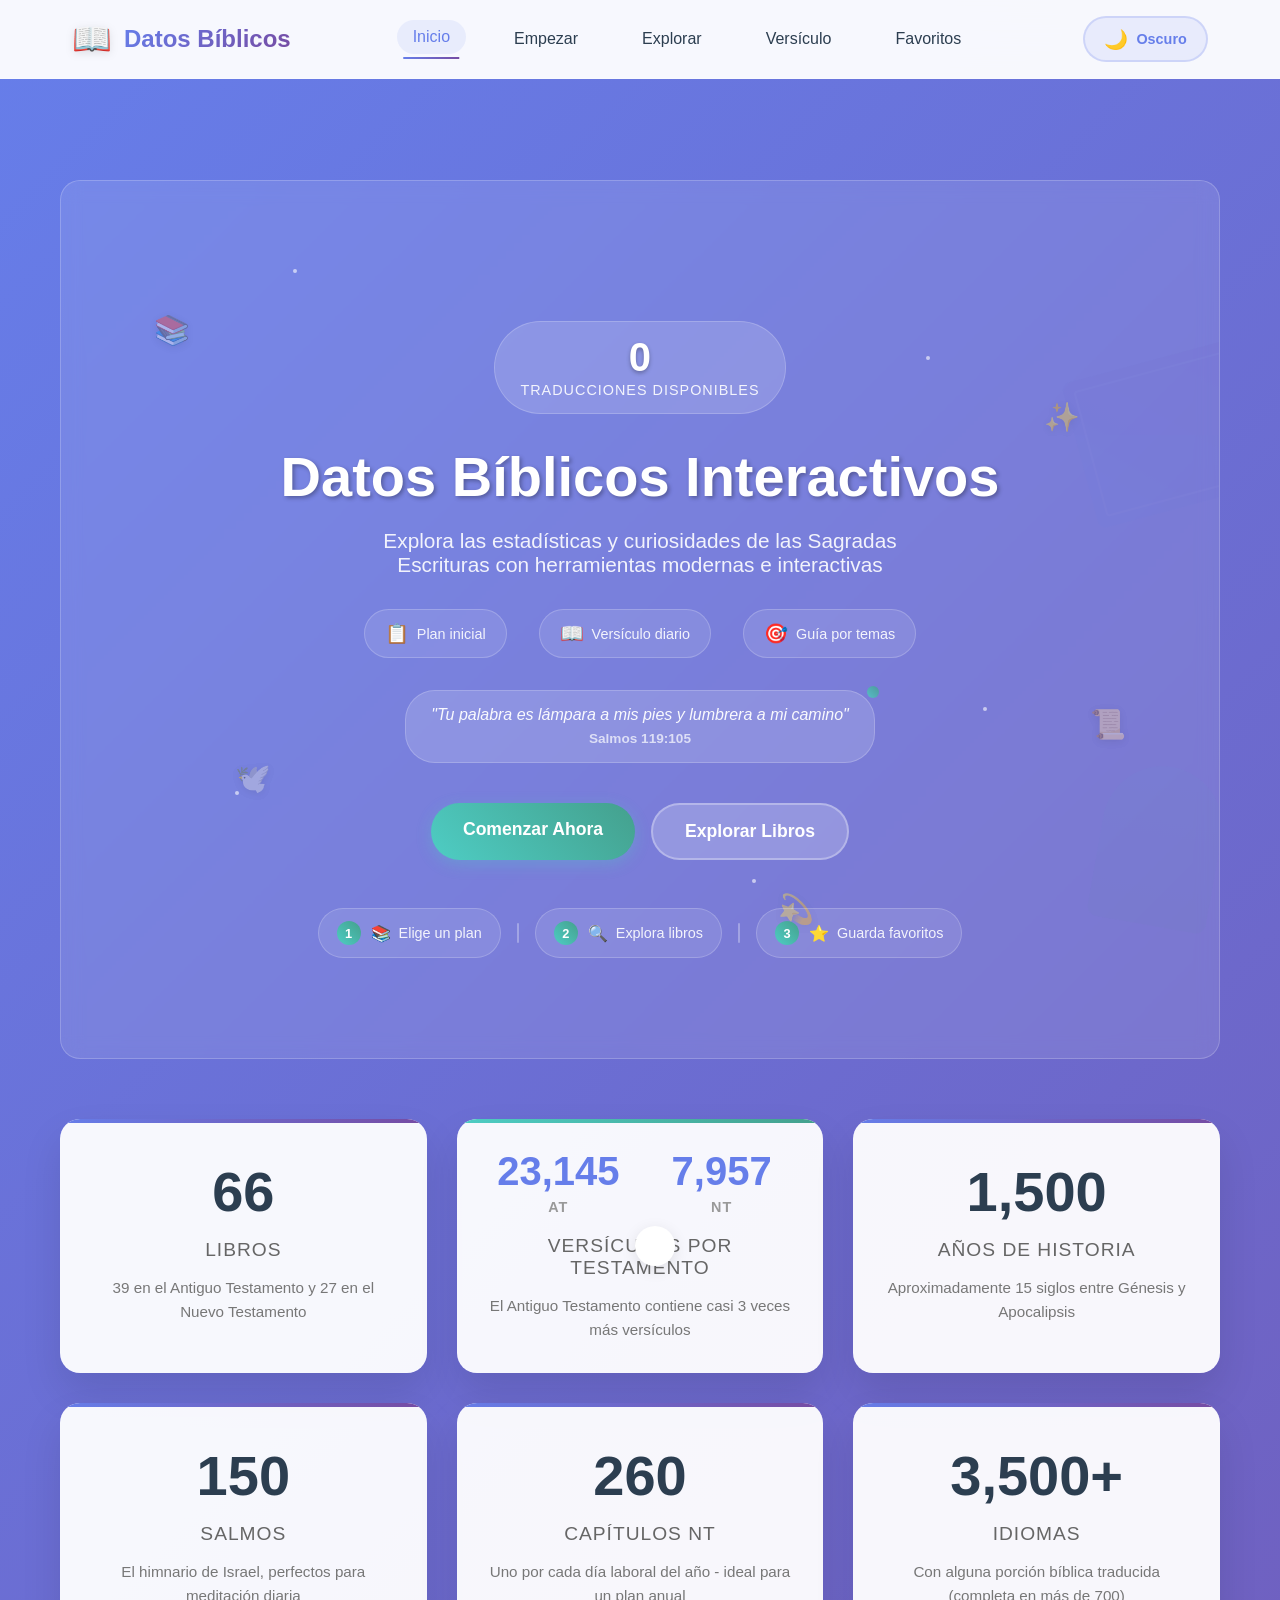
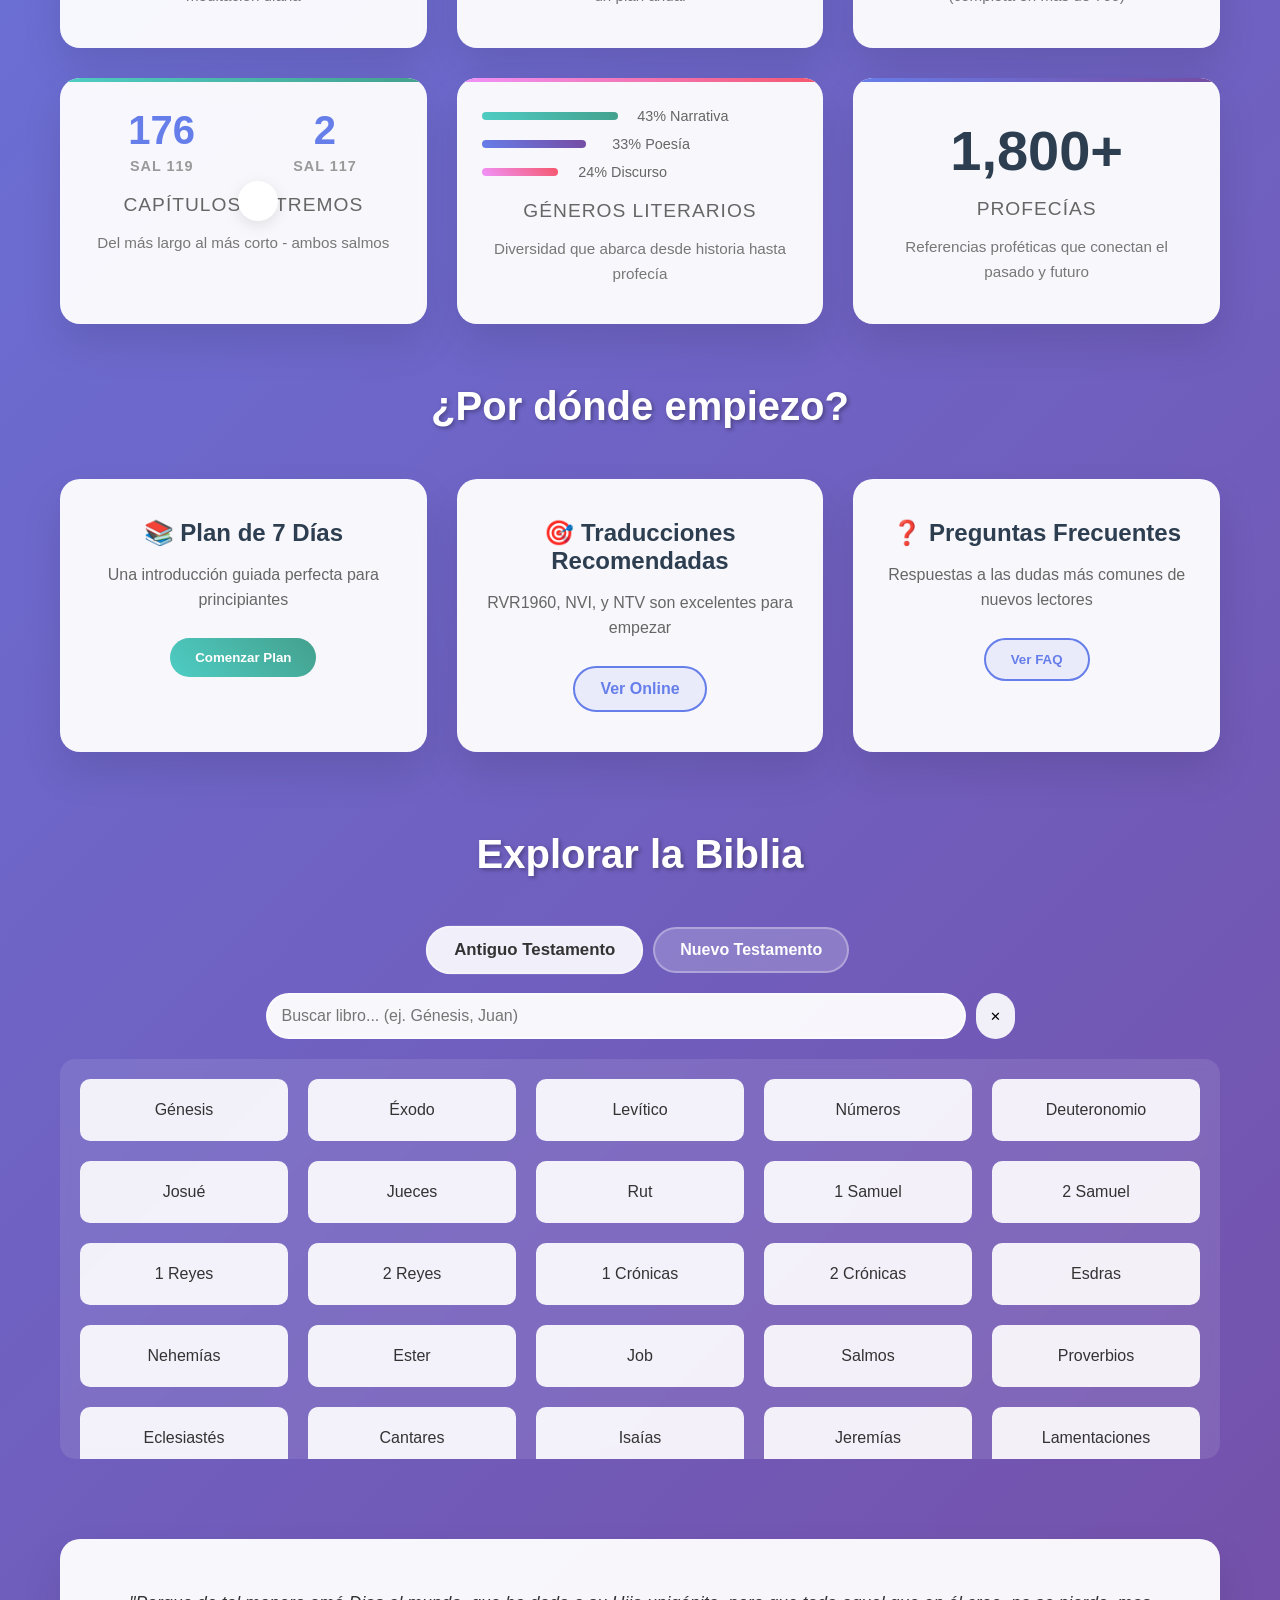
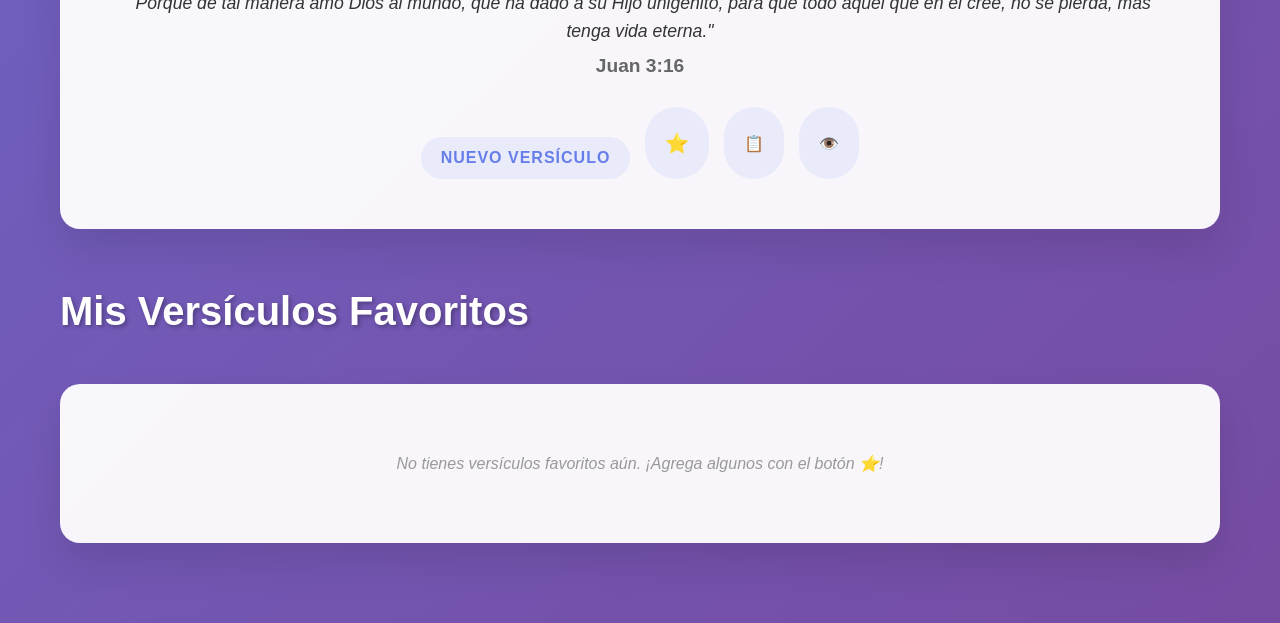
==== commit eead7c9a: "fix: Corregir visualización de estadísticas y mejorar navegación modal - Agregar padding-top al cont" ====
--- a/index.html
+++ b/index.html
@@ -281,10 +281,6 @@
     <!-- Navigation Tabs -->
     <div class="books-section" id="explorar">
       <h2 class="section-title">Explorar la Biblia</h2>
-      <div class="main-tabs">
-        <button class="main-tab-btn active" data-section="books">Libros de la Biblia</button>
-        <button class="main-tab-btn" data-section="genesis">Primeros Capítulos</button>
-      </div>
 
       <!-- Books Section -->
       <div class="content-section" id="booksSection">
@@ -298,23 +294,13 @@
         </div>
         <div class="books-grid" id="booksGrid"></div>
 
-        <!-- Test Button -->
-        <div style="margin: 20px; text-align: center;">
-          <button onclick="testModal()" style="padding: 10px 20px; background: #6366f1; color: white; border: none; border-radius: 8px; cursor: pointer;">
-            🧪 Test Genesis Modal
-          </button>
-        </div>
       </div>
 
       <!-- Genesis Chapters Section -->
       <div class="content-section hidden" id="genesisSection">
         <div class="chapters-container">
-          <div class="chapter-selector">
-            <button class="chapter-btn active" data-chapter="1">Capítulo 1</button>
-            <button class="chapter-btn" data-chapter="2">Capítulo 2</button>
-            <button class="chapter-btn" data-chapter="3">Capítulo 3</button>
-            <button class="chapter-btn" data-chapter="4">Capítulo 4</button>
-            <button class="chapter-btn" data-chapter="5">Capítulo 5</button>
+          <div class="chapter-selector" id="chapterSelector">
+            <!-- Botones generados dinámicamente por JavaScript -->
           </div>
           <div class="chapter-content" id="chapterContent"></div>
         </div>
@@ -349,6 +335,16 @@
       <div class="chapter-modal-header">
         <h2 class="chapter-modal-title">Génesis 1</h2>
         <p class="chapter-modal-subtitle">La Creación</p>
+
+        <!-- Selector de capítulos -->
+        <div class="chapter-navigation">
+          <button class="nav-btn prev-btn" id="prevChapterBtn" title="Capítulo anterior">‹</button>
+          <select class="chapter-selector-dropdown" id="chapterSelectorDropdown">
+            <!-- Opciones generadas dinámicamente -->
+          </select>
+          <button class="nav-btn next-btn" id="nextChapterBtn" title="Capítulo siguiente">›</button>
+        </div>
+
         <button class="chapter-close" aria-label="Cerrar modal">×</button>
       </div>
 
--- a/styles.css
+++ b/styles.css
@@ -1,7 +1,7 @@
 * { margin:0; padding:0; box-sizing:border-box; }
     body { font-family:'Segoe UI', Tahoma, Geneva, Verdana, sans-serif; background:linear-gradient(135deg,#667eea 0%,#764ba2 100%); color:#333; overflow-x:hidden; }
     html { scroll-behavior: smooth; }
-    .container{ max-width:1200px; margin:0 auto; padding:20px; }
+    .container{ max-width:1200px; margin:0 auto; padding:20px; padding-top:100px; }
 
     /* === MODERN HEADER === */
     .modern-header {
@@ -611,7 +611,7 @@
     .theme-toggle{ position:absolute; top:20px; right:20px; padding:10px 14px; border-radius:9999px; border:2px solid rgba(255,255,255,.3); background:rgba(255,255,255,.85); cursor:pointer; font-weight:700; }
 
     .stats-grid{ display:grid; grid-template-columns:repeat(auto-fit,minmax(320px,1fr)); gap:30px; margin:60px 0; }
-    .stat-card{ background:rgba(255,255,255,.95); padding:40px 30px; border-radius:20px; text-align:center; box-shadow:0 20px 40px rgba(0,0,0,.1); opacity:0; transform:translateY(20px); position:relative; overflow:hidden; }
+    .stat-card{ background:rgba(255,255,255,.95); padding:40px 30px; border-radius:20px; text-align:center; box-shadow:0 20px 40px rgba(0,0,0,.1); opacity:1; transform:translateY(0); position:relative; overflow:hidden; }
     .stat-card.reveal{ opacity:1; transform:translateY(0); transition:opacity .6s ease, transform .6s ease; }
     .stat-number{ font-size:3.5rem; font-weight:bold; color:#2c3e50; margin-bottom:15px; }
     .stat-label{ font-size:1.2rem; color:#666; text-transform:uppercase; letter-spacing:1px; margin-bottom:15px; }
@@ -1310,6 +1310,63 @@
   color: #a0a0a0;
 }
 
+.chapter-navigation {
+  display: flex;
+  align-items: center;
+  justify-content: center;
+  gap: 10px;
+  margin: 15px 0 5px;
+}
+
+.nav-btn {
+  background: rgba(99, 102, 241, 0.1);
+  border: 1px solid rgba(99, 102, 241, 0.3);
+  border-radius: 8px;
+  width: 40px;
+  height: 40px;
+  display: flex;
+  align-items: center;
+  justify-content: center;
+  font-size: 1.5rem;
+  color: var(--primary-color);
+  cursor: pointer;
+  transition: all 0.2s ease;
+}
+
+.nav-btn:hover:not(:disabled) {
+  background: rgba(99, 102, 241, 0.2);
+  transform: translateY(-1px);
+}
+
+.nav-btn:disabled {
+  opacity: 0.4;
+  cursor: not-allowed;
+}
+
+.chapter-selector-dropdown {
+  background: rgba(255, 255, 255, 0.9);
+  border: 1px solid rgba(99, 102, 241, 0.3);
+  border-radius: 8px;
+  padding: 8px 12px;
+  font-size: 0.95rem;
+  font-weight: 500;
+  color: #333;
+  min-width: 120px;
+  cursor: pointer;
+}
+
+body.dark .chapter-selector-dropdown {
+  background: rgba(17, 24, 39, 0.9);
+  color: #e5e7eb;
+  border-color: rgba(99, 102, 241, 0.4);
+}
+
+body.dark .nav-btn {
+  background: rgba(99, 102, 241, 0.2);
+  border-color: rgba(99, 102, 241, 0.4);
+  color: #a78bfa;
+}
+
 .chapter-close {
   position: absolute;
   top: 20px;
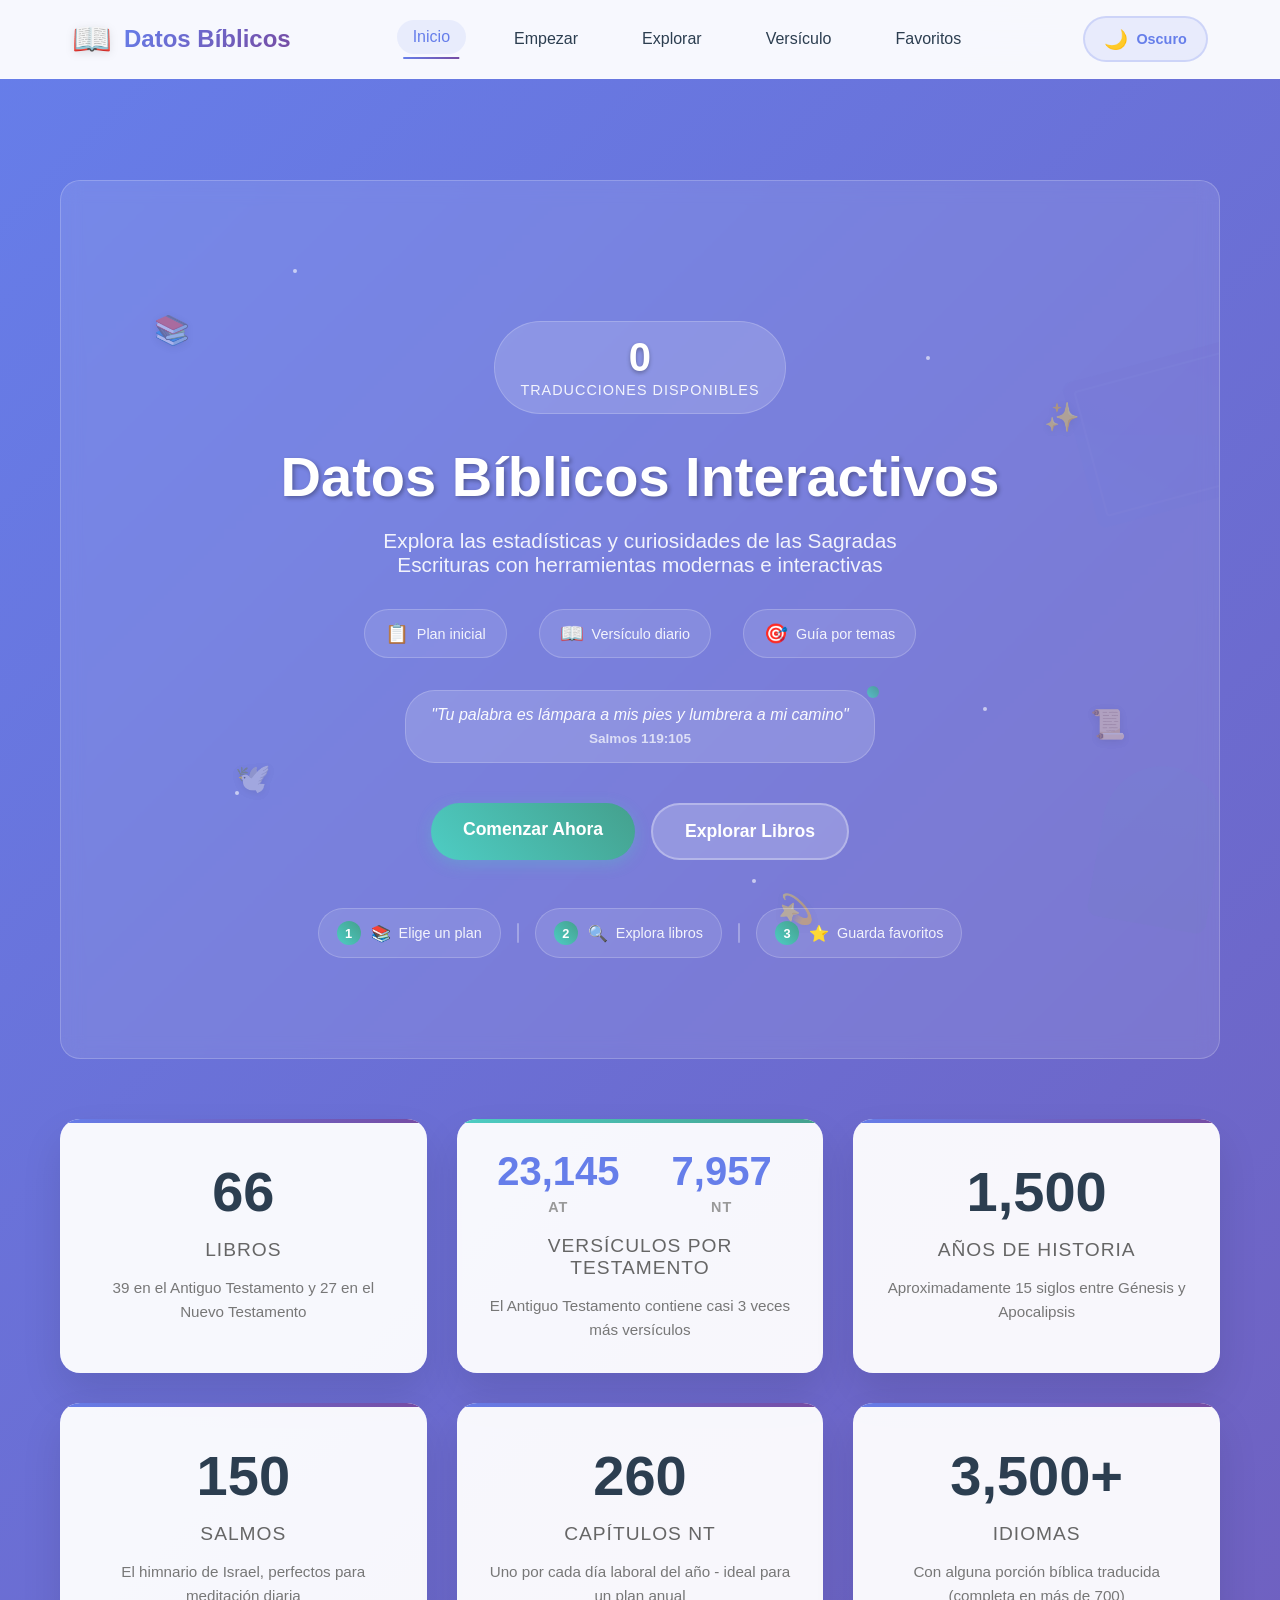
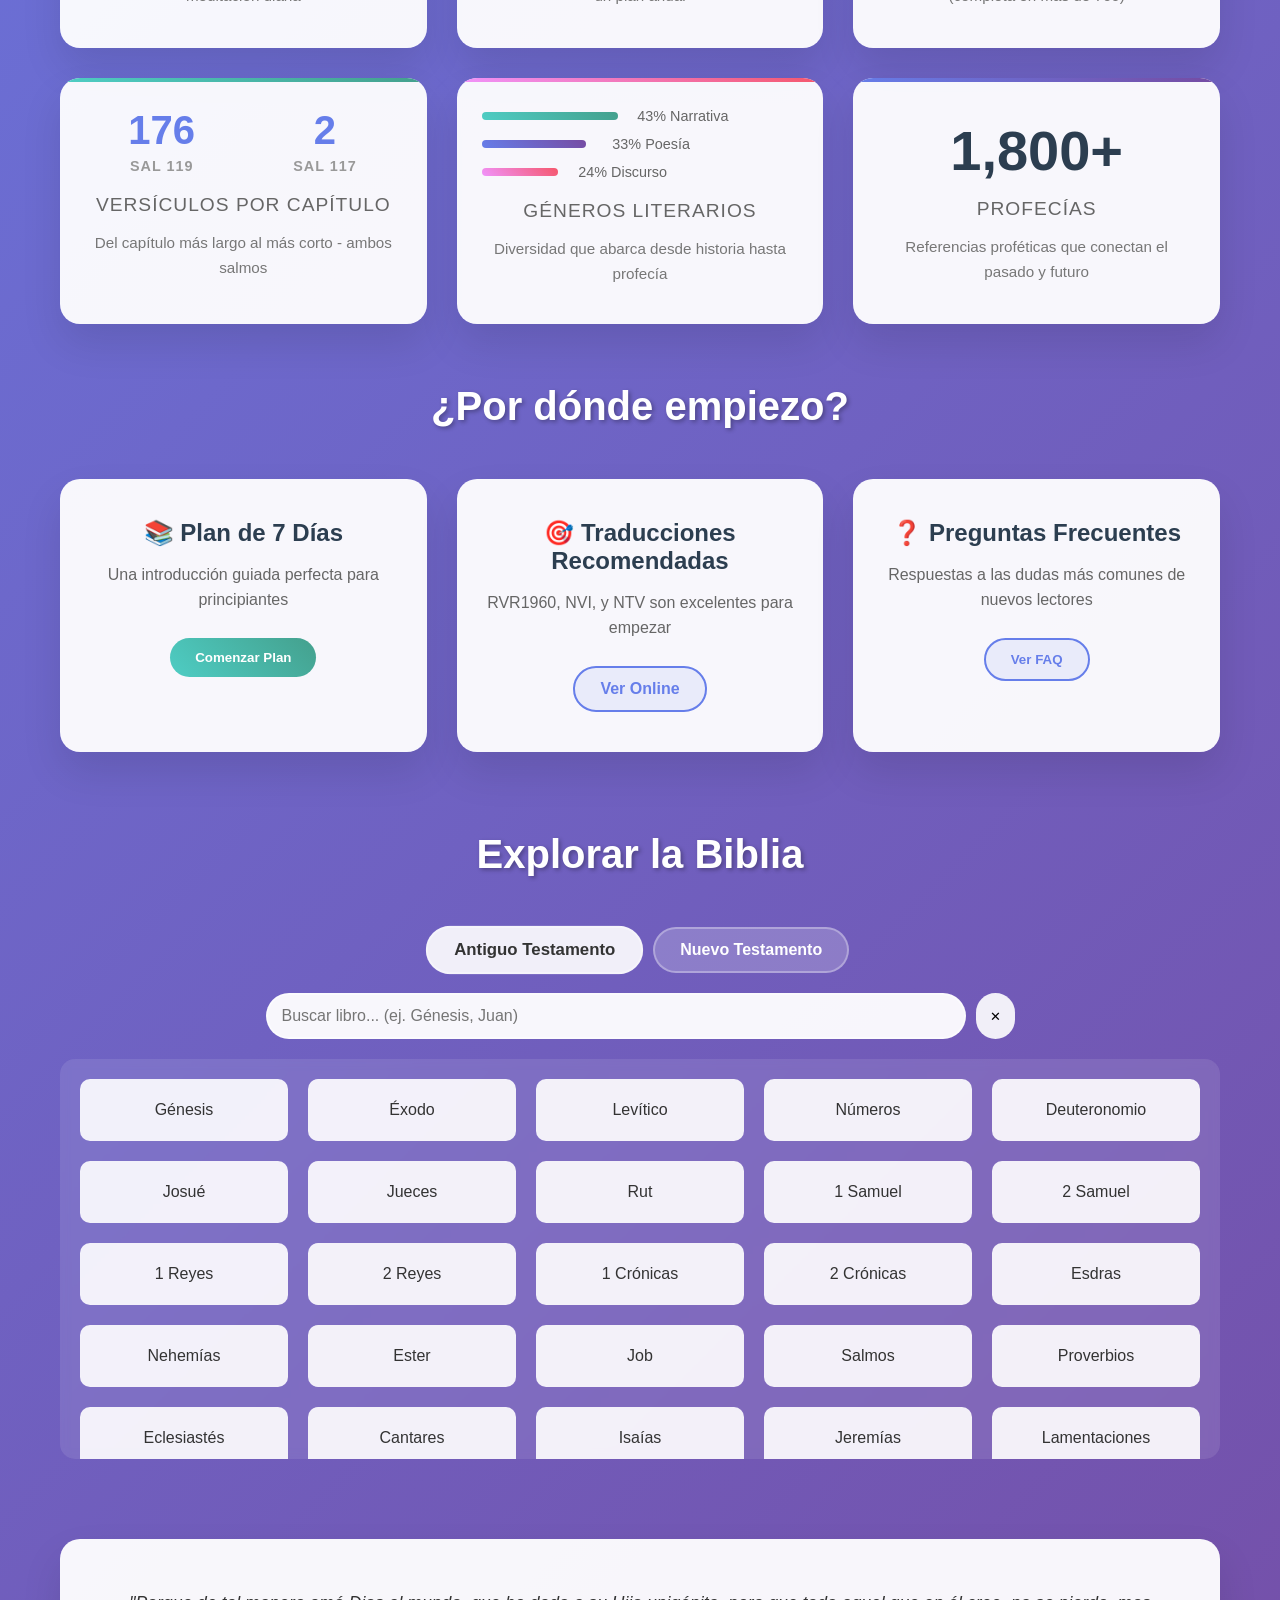
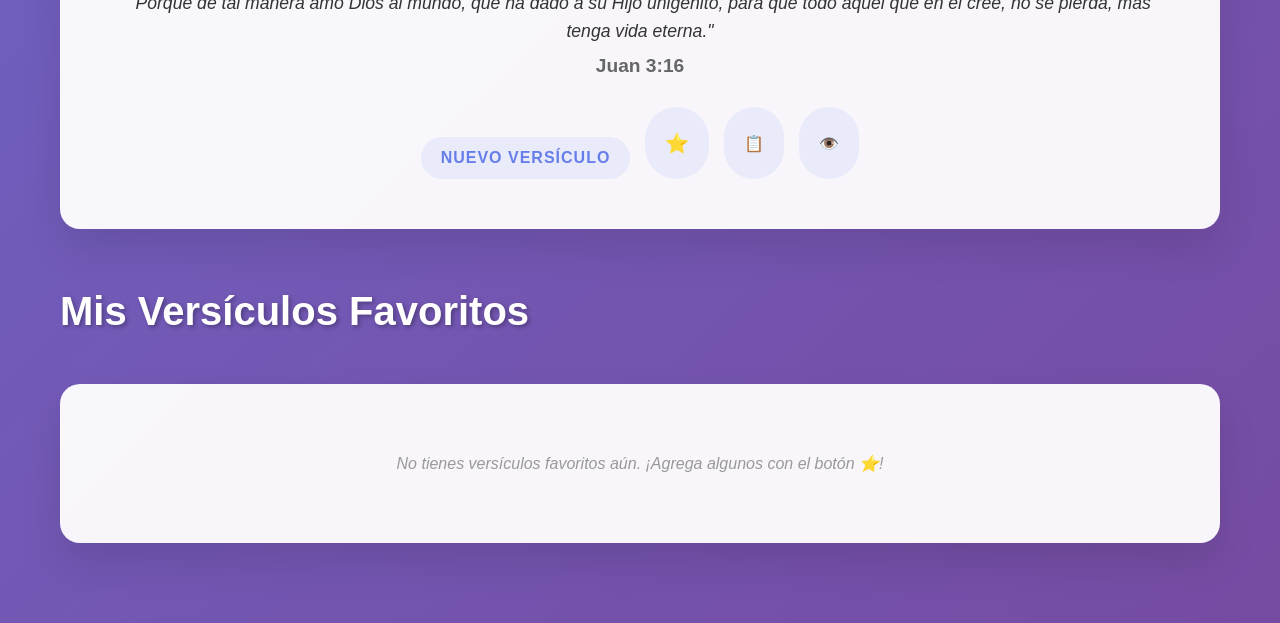
==== commit 9208e7dc: "fix: Limpiar visualización removiendo divisores de comparación - Eliminar etiqueta duplicada "Capítu" ====
--- a/index.html
+++ b/index.html
@@ -157,7 +157,6 @@
             <div class="stat-number">23,145</div>
             <div class="stat-sublabel">AT</div>
           </div>
-          <div class="comparison-divider">vs</div>
           <div class="comparison-item">
             <div class="stat-number">7,957</div>
             <div class="stat-sublabel">NT</div>
@@ -202,14 +201,13 @@
             <div class="stat-number">176</div>
             <div class="stat-sublabel">Sal 119</div>
           </div>
-          <div class="comparison-divider">vs</div>
           <div class="comparison-item">
             <div class="stat-number">2</div>
             <div class="stat-sublabel">Sal 117</div>
           </div>
         </div>
-        <div class="stat-label">Capítulos Extremos</div>
-        <div class="stat-description">Del más largo al más corto - ambos salmos</div>
+        <div class="stat-label">Versículos por Capítulo</div>
+        <div class="stat-description">Del capítulo más largo al más corto - ambos salmos</div>
       </div>
 
       <!-- Géneros literarios -->
--- a/styles.css
+++ b/styles.css
@@ -2066,40 +2066,6 @@
   opacity: 0.8;
 }
 
-.comparison-divider {
-  position: absolute;
-  top: 0;
-  left: 50%;
-  width: 4px;
-  height: 100%;
-  background: linear-gradient(to bottom, var(--primary-color), var(--accent-color));
-  transform: translateX(-50%);
-  cursor: ew-resize;
-  z-index: 10;
-}
-
-.comparison-divider::before {
-  content: "⟷";
-  position: absolute;
-  top: 50%;
-  left: 50%;
-  transform: translate(-50%, -50%);
-  background: white;
-  border-radius: 50%;
-  width: 40px;
-  height: 40px;
-  display: flex;
-  align-items: center;
-  justify-content: center;
-  font-size: 1.2rem;
-  color: var(--primary-color);
-  box-shadow: 0 4px 15px rgba(0, 0, 0, 0.1);
-}
-
-body.dark .comparison-divider::before {
-  background: #1f2937;
-  color: #60a5fa;
-}
 
 /* Resumen Content Styles */
 .resumen-summary,
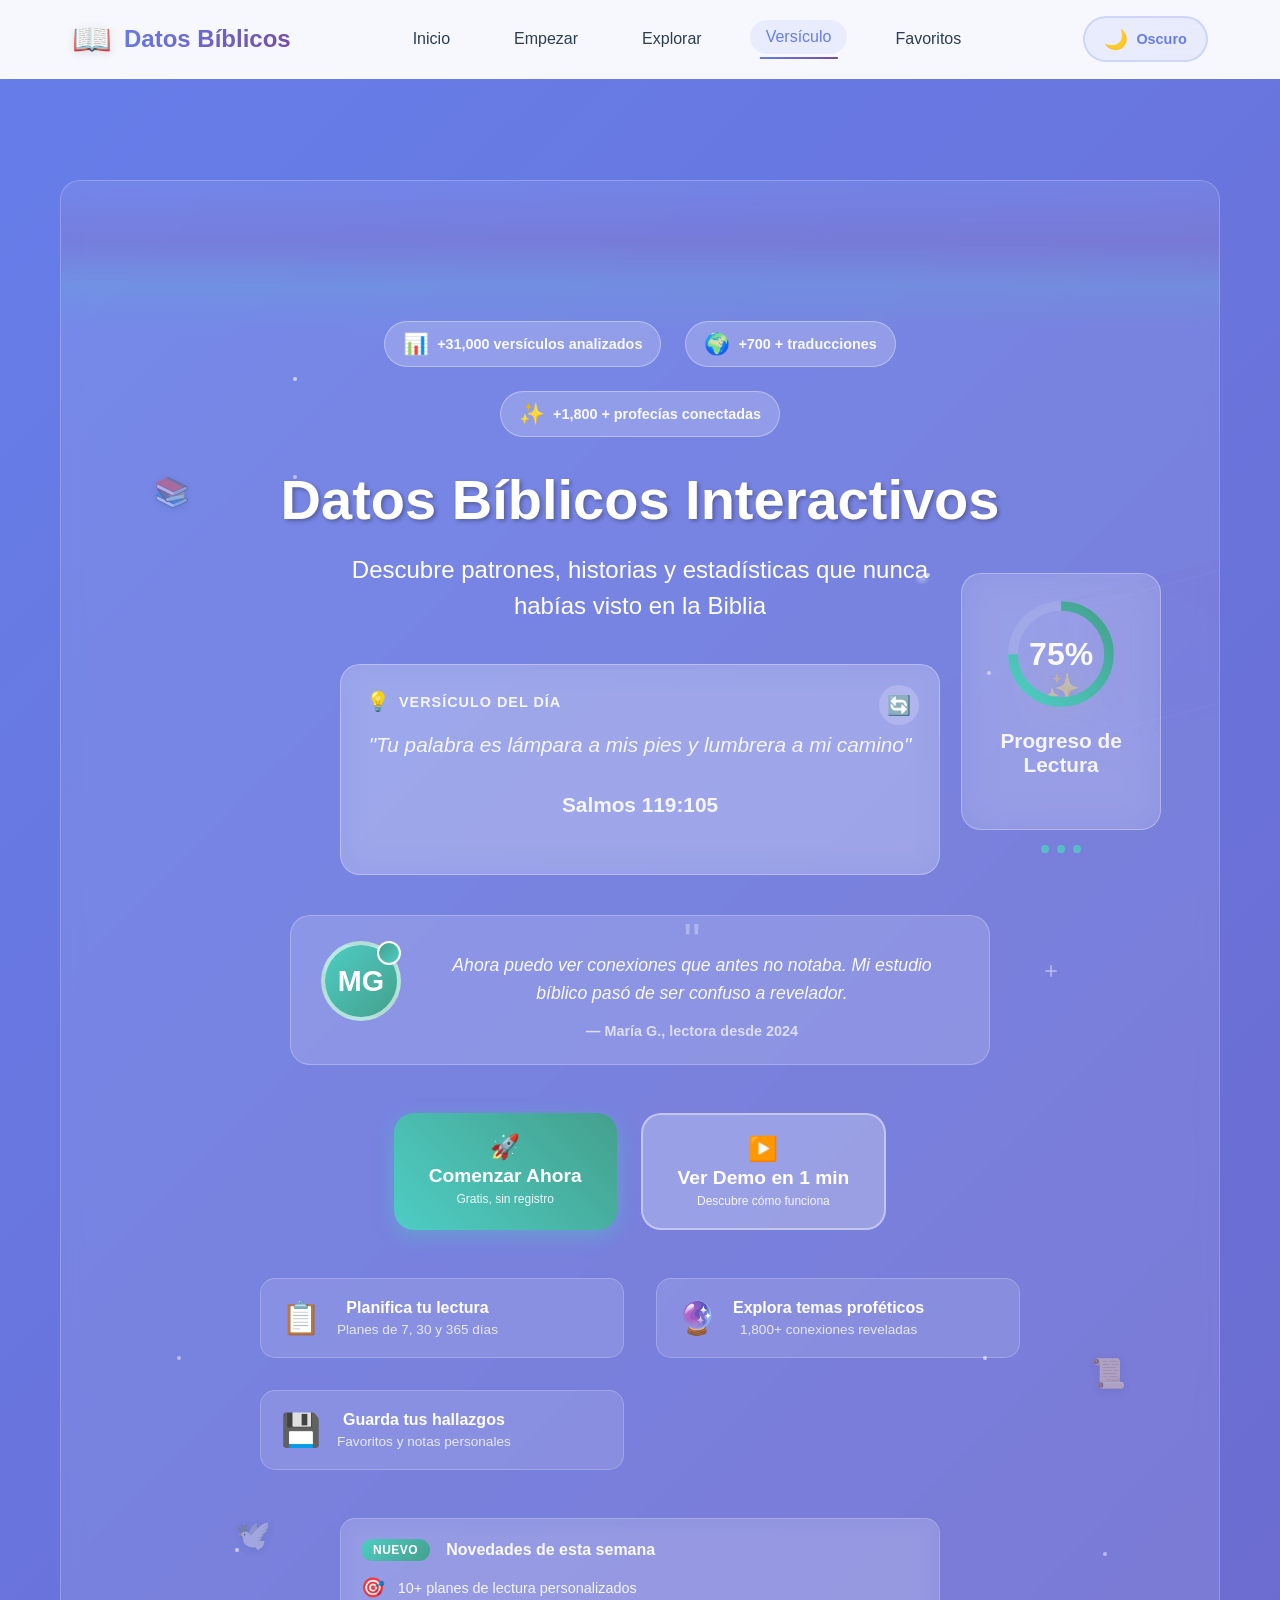
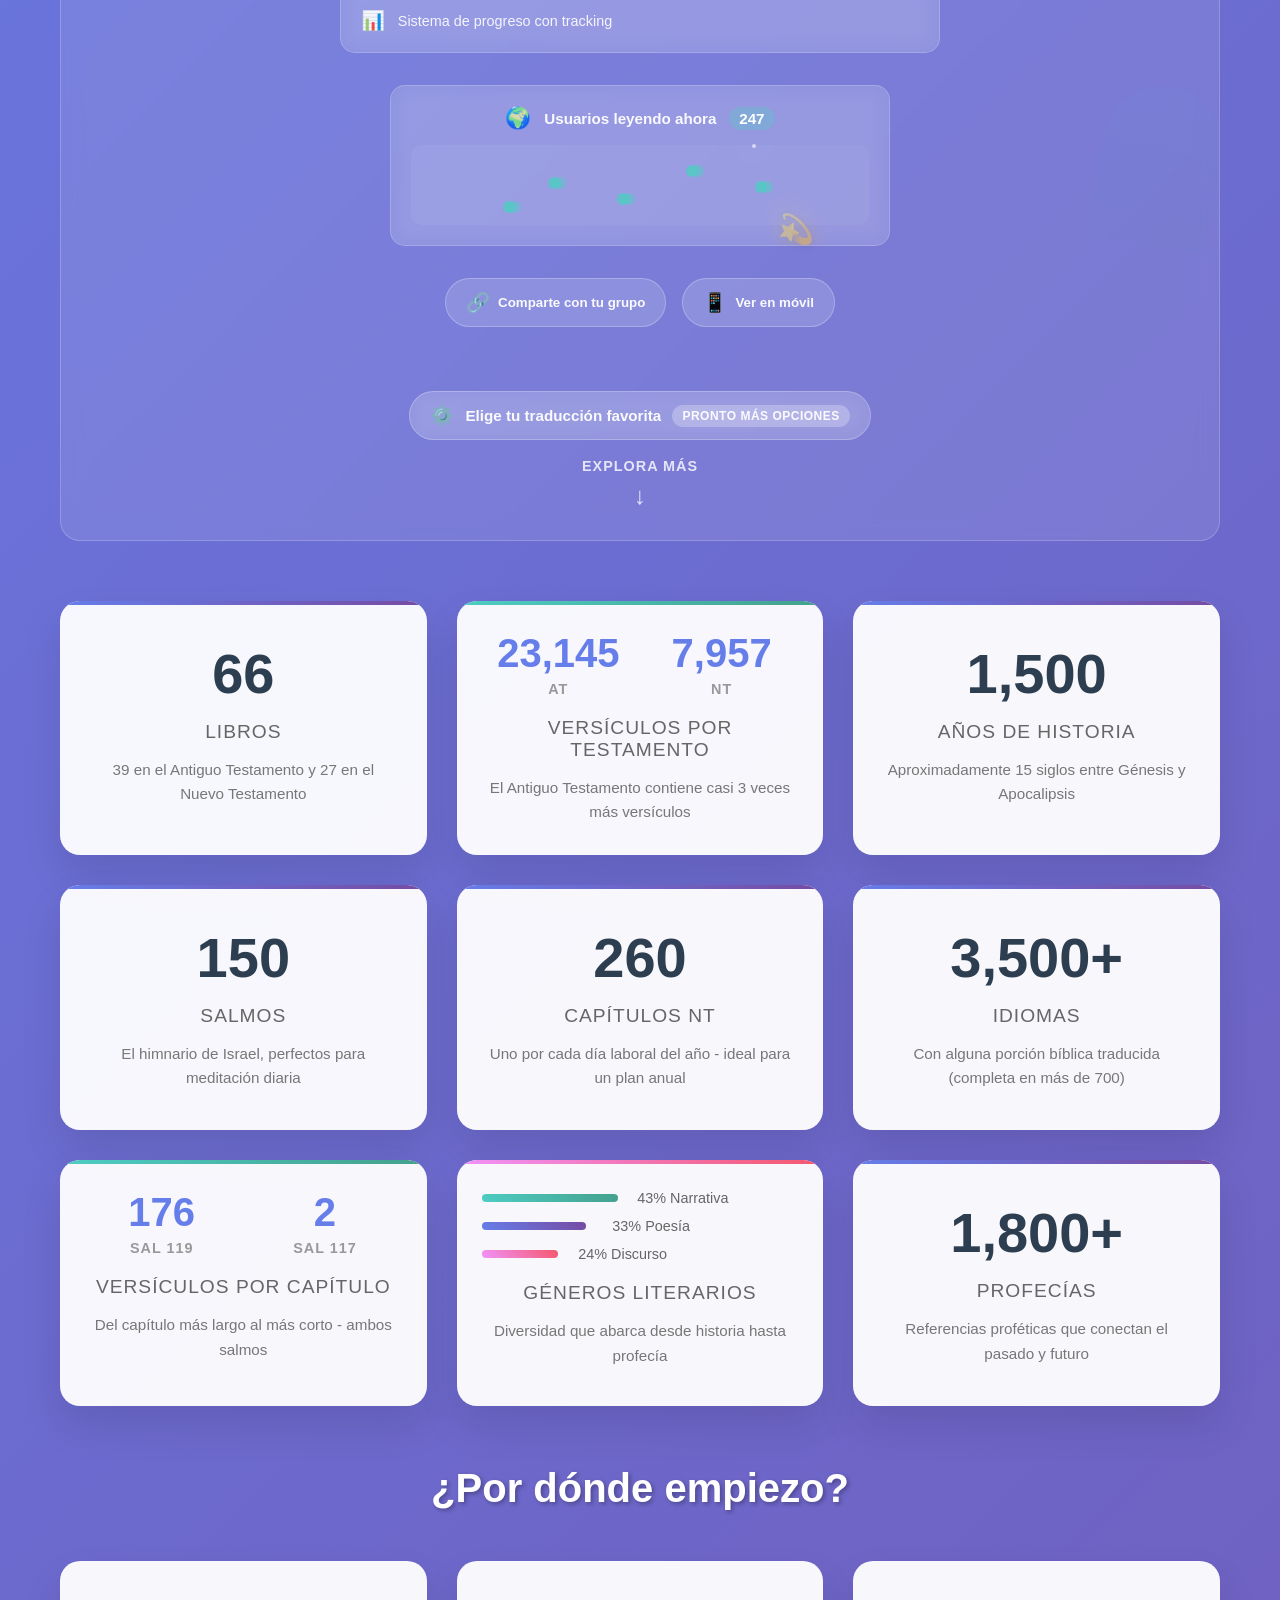
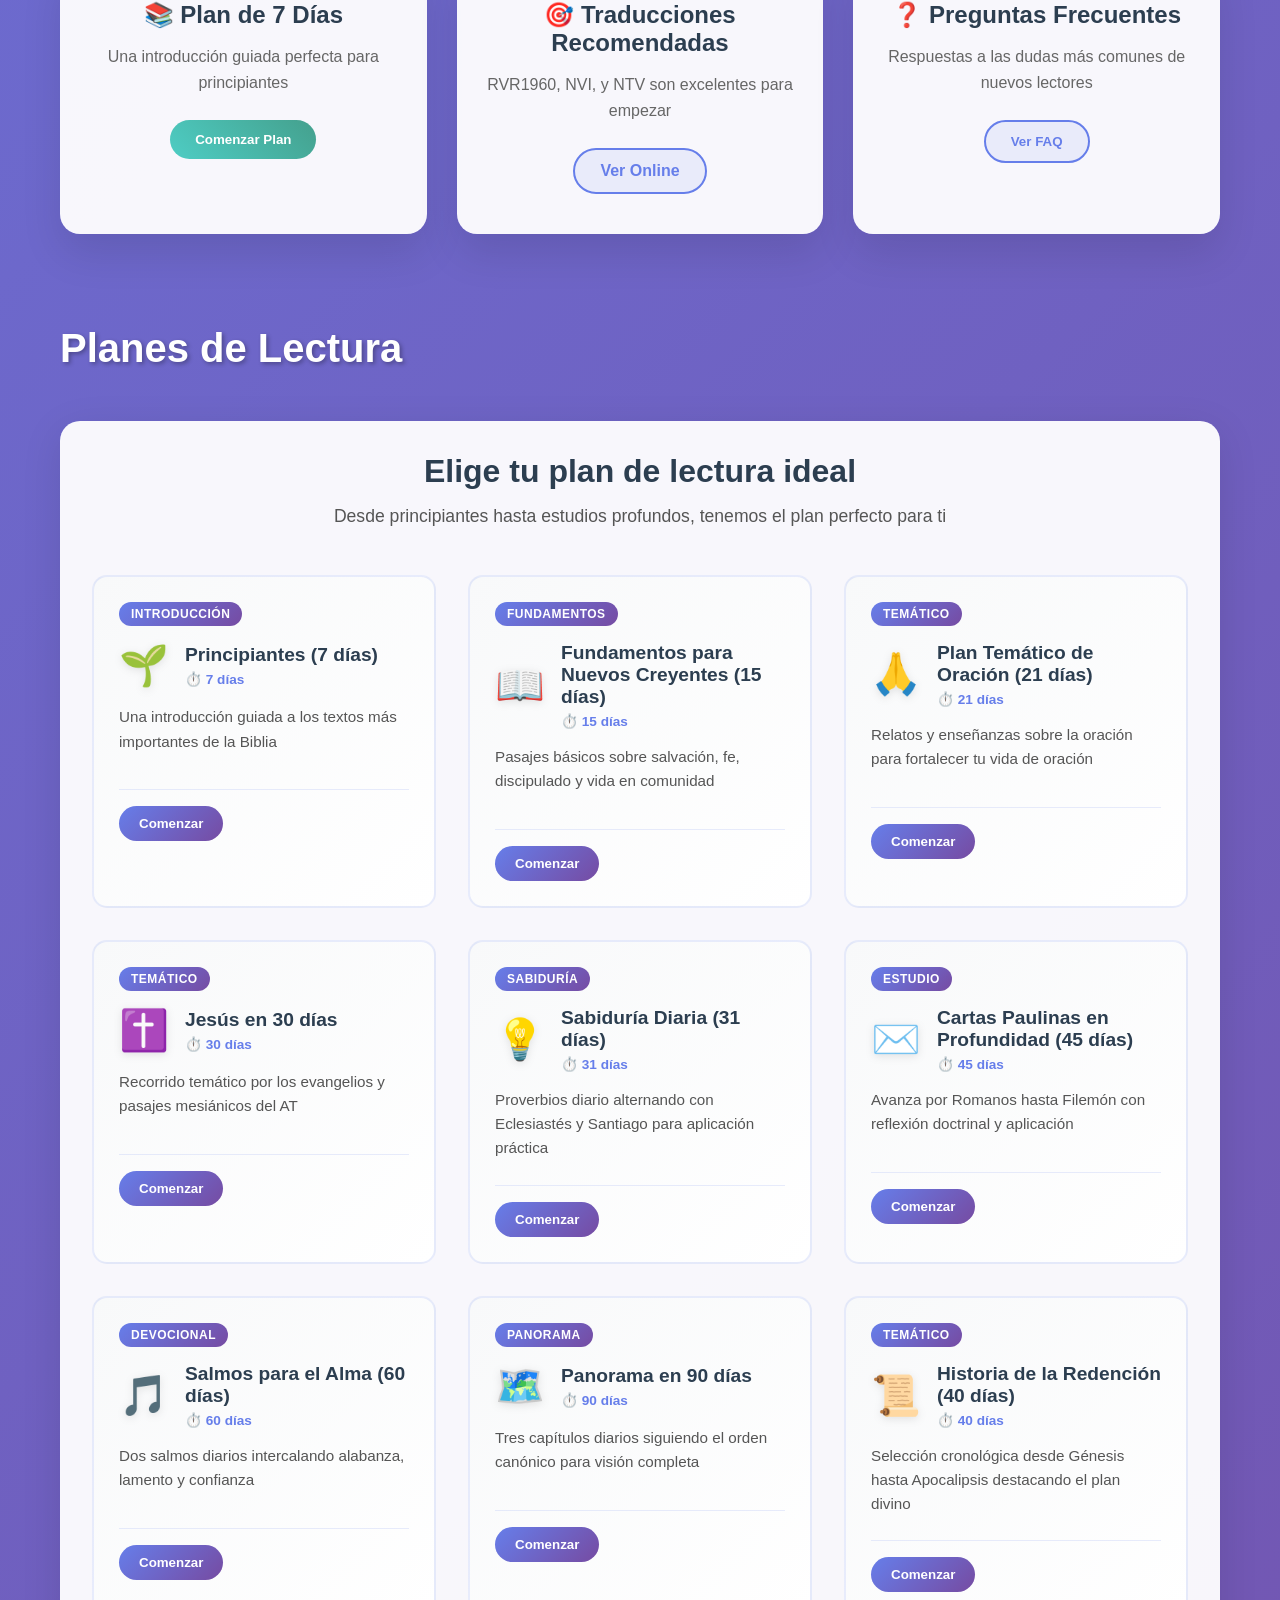
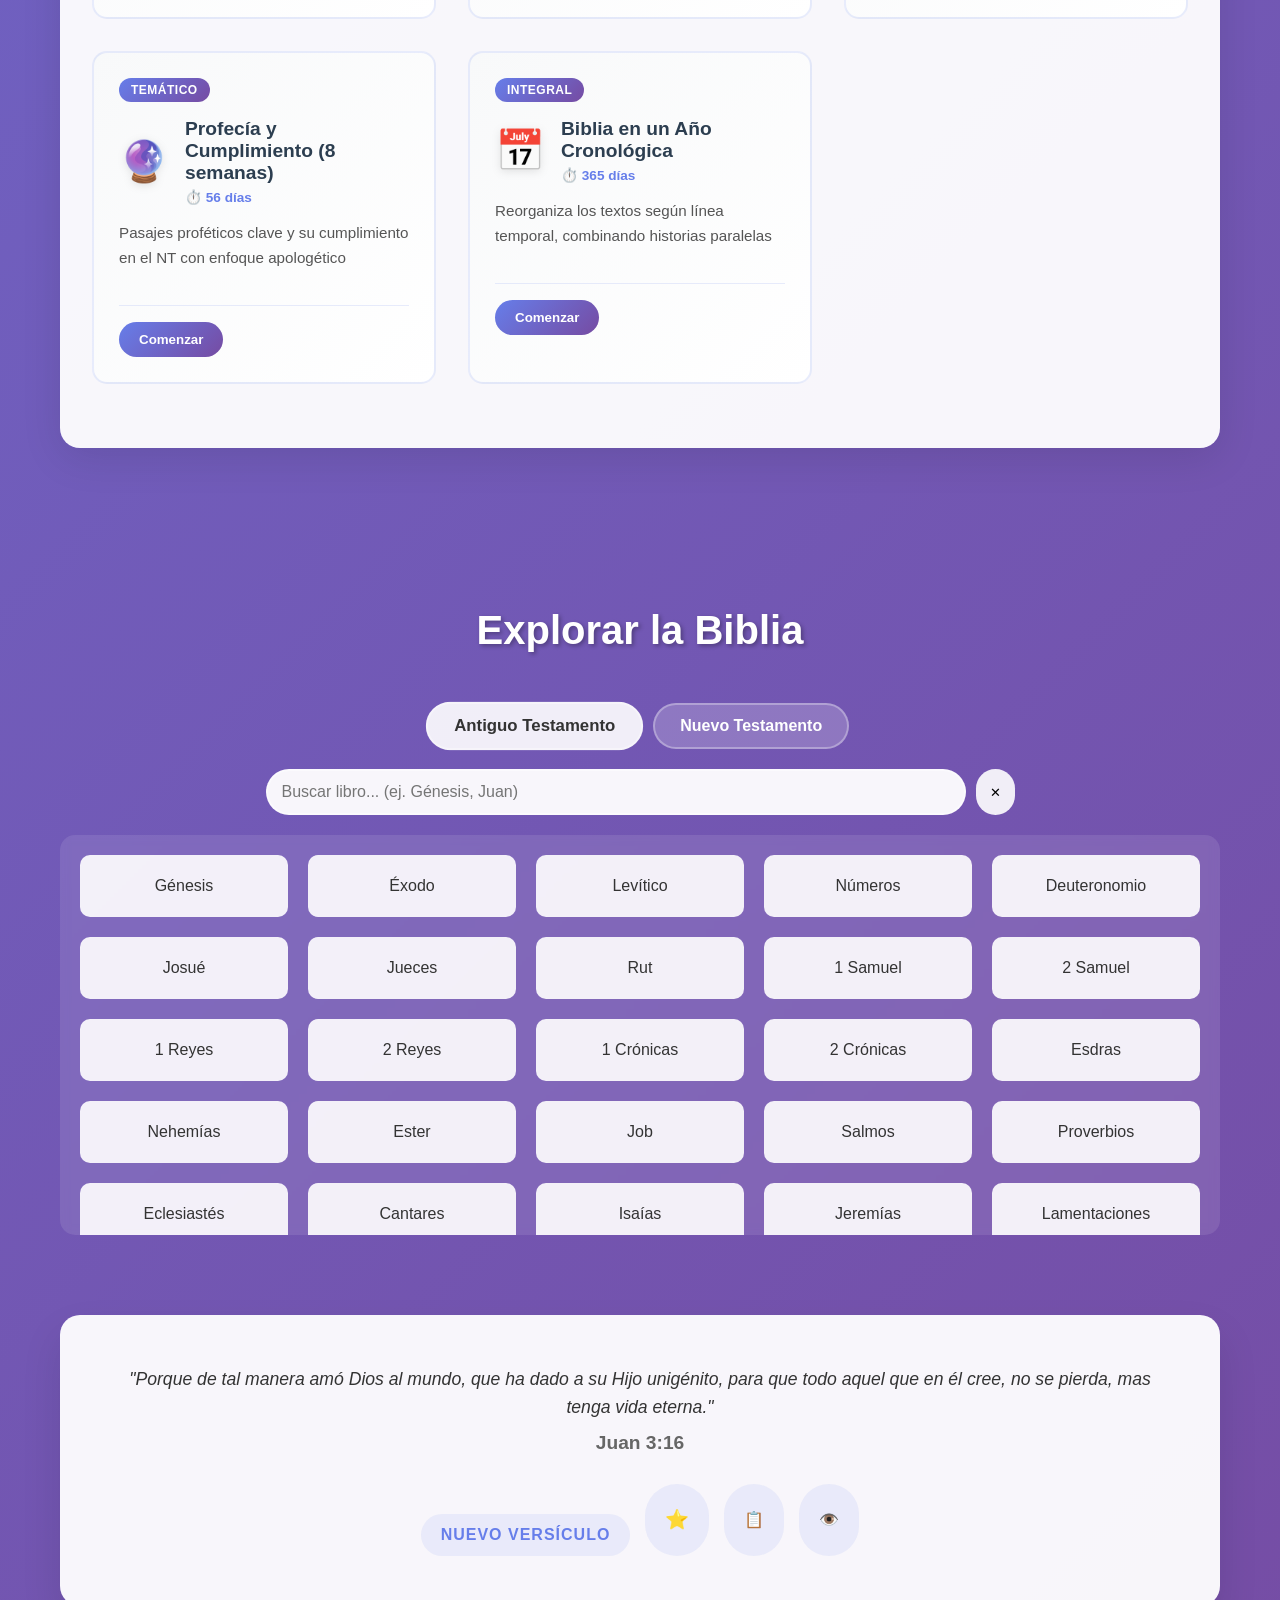
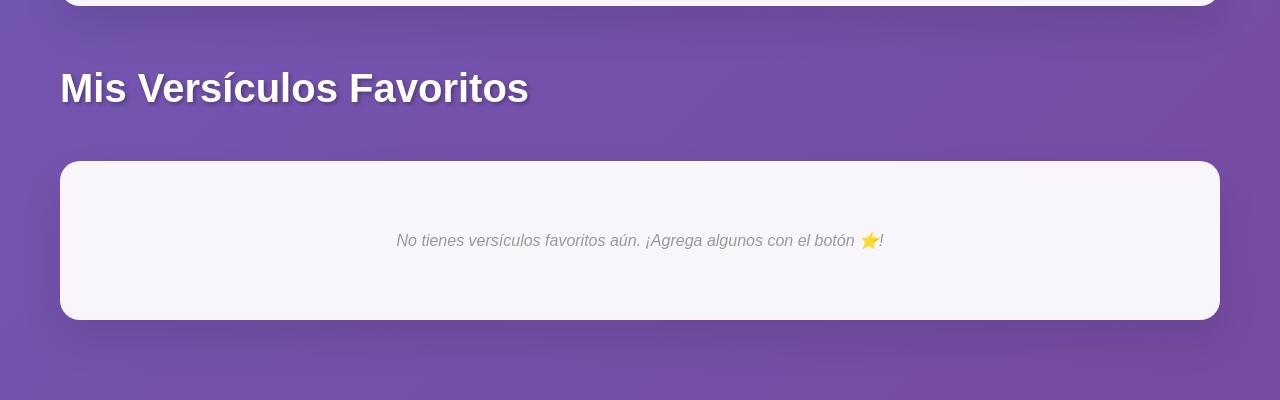
==== commit e04978e9: "feat: Hero section v2 con profundidad narrativa y 10+ planes de lectura Mejoras del Hero Section: - " ====
--- a/index.html
+++ b/index.html
@@ -5,6 +5,8 @@
   <meta name="viewport" content="width=device-width, initial-scale=1.0" />
   <title>Datos Bíblicos Interactivos</title>
     <link rel="stylesheet" href="styles.css" />
+    <link rel="stylesheet" href="reading-plans-styles.css" />
+    <link rel="stylesheet" href="hero-enhanced-v2.css" />
 
 </head>
 <body>
@@ -46,6 +48,19 @@
   <div class="container">
     <!-- Hero Section Enhanced -->
     <div class="hero" id="inicio">
+      <!-- Wave Banner Top -->
+      <div class="hero-wave-banner"></div>
+
+      <!-- Biblical Constellations -->
+      <div class="hero-constellations">
+        <div class="constellation star" style="top: 15%; left: 20%;"></div>
+        <div class="constellation star" style="top: 25%; left: 80%;"></div>
+        <div class="constellation star" style="top: 60%; left: 10%;"></div>
+        <div class="constellation star" style="top: 70%; left: 90%;"></div>
+        <div class="constellation cross" style="top: 40%; right: 15%;"></div>
+        <div class="constellation dove" style="top: 20%; right: 25%;"></div>
+      </div>
+
       <!-- Animated Particles Background -->
       <div class="particles-container">
         <div class="particle"></div>
@@ -61,73 +76,169 @@
         <div class="scroll-pattern"></div>
       </div>
 
+      <!-- Visual Dashboard Mockup (Right Side) -->
+      <div class="hero-dashboard-mockup">
+        <div class="mockup-card">
+          <div class="mockup-chart">
+            <svg viewBox="0 0 100 100" class="progress-ring">
+              <circle cx="50" cy="50" r="40" fill="none" stroke="rgba(255,255,255,0.1)" stroke-width="8"/>
+              <circle cx="50" cy="50" r="40" fill="none" stroke="url(#gradient)" stroke-width="8"
+                      stroke-dasharray="251" stroke-dashoffset="63" class="progress-ring-circle"/>
+              <defs>
+                <linearGradient id="gradient" x1="0%" y1="0%" x2="100%" y2="100%">
+                  <stop offset="0%" style="stop-color:#4ecdc4;stop-opacity:1" />
+                  <stop offset="100%" style="stop-color:#44a08d;stop-opacity:1" />
+                </linearGradient>
+              </defs>
+            </svg>
+            <div class="mockup-stat">75%</div>
+          </div>
+          <p class="mockup-label">Progreso de Lectura</p>
+        </div>
+        <div class="mockup-activity">
+          <div class="activity-dot"></div>
+          <div class="activity-dot"></div>
+          <div class="activity-dot"></div>
+        </div>
+      </div>
+
       <div class="hero-content">
-        <!-- Hero Stats -->
-        <div class="hero-stats">
-          <div class="hero-stat-item">
-            <span class="hero-stat-number" data-target="700">0</span>
-            <span class="hero-stat-label">Traducciones Disponibles</span>
+        <!-- Hero Stats with Live Data -->
+        <div class="hero-stats-live">
+          <div class="hero-stat-badge">
+            <span class="stat-icon">📊</span>
+            <span class="stat-text">+31,000 versículos analizados</span>
+          </div>
+          <div class="hero-stat-badge">
+            <span class="stat-icon">🌍</span>
+            <span class="stat-text">700+ traducciones</span>
+          </div>
+          <div class="hero-stat-badge">
+            <span class="stat-icon">✨</span>
+            <span class="stat-text">1,800+ profecías conectadas</span>
           </div>
         </div>
 
         <h1>Datos Bíblicos Interactivos</h1>
-        <p>Explora las estadísticas y curiosidades de las Sagradas Escrituras con herramientas modernas e interactivas</p>
-
-        <!-- Benefits Summary -->
-        <div class="hero-benefits">
-          <div class="benefit-item" data-action="plan" role="button" tabindex="0">
-            <div class="benefit-icon">📋</div>
-            <span>Plan inicial</span>
-          </div>
-          <div class="benefit-item" data-action="verse" role="button" tabindex="0">
-            <div class="benefit-icon">📖</div>
-            <span>Versículo diario</span>
-          </div>
-          <div class="benefit-item" data-action="explore" role="button" tabindex="0">
-            <div class="benefit-icon">🎯</div>
-            <span>Guía por temas</span>
-          </div>
-        </div>
-
-        <!-- Rotating Inspirational Verse -->
-        <div class="hero-inspiration">
-          <div class="inspiration-chip" id="inspirationChip">
-            <span class="inspiration-text">"Tu palabra es lámpara a mis pies y lumbrera a mi camino"</span>
-            <span class="inspiration-ref">Salmos 119:105</span>
-          </div>
-        </div>
-
-        <!-- CTA Buttons -->
-        <div class="hero-cta">
-          <a href="#empezar" class="cta-button primary">Comenzar Ahora</a>
-          <a href="#explorar" class="cta-button secondary">Explorar Libros</a>
-        </div>
-
-        <!-- Steps Guide -->
-        <div class="hero-stepper">
-          <div class="step-item" data-step="1" role="button" tabindex="0">
-            <div class="step-number">1</div>
-            <div class="step-content">
-              <div class="step-icon">📚</div>
-              <span>Elige un plan</span>
-            </div>
-          </div>
-          <div class="step-divider"></div>
-          <div class="step-item" data-step="2" role="button" tabindex="0">
-            <div class="step-number">2</div>
-            <div class="step-content">
-              <div class="step-icon">🔍</div>
-              <span>Explora libros</span>
-            </div>
-          </div>
-          <div class="step-divider"></div>
-          <div class="step-item" data-step="3" role="button" tabindex="0">
-            <div class="step-number">3</div>
-            <div class="step-content">
-              <div class="step-icon">⭐</div>
-              <span>Guarda favoritos</span>
-            </div>
-          </div>
+        <p class="hero-subtitle">Descubre patrones, historias y estadísticas que nunca habías visto en la Biblia</p>
+
+        <!-- Mini Interactive Preview: Random Daily Verse -->
+        <div class="hero-preview-card">
+          <div class="preview-label">
+            <span class="preview-icon">💡</span>
+            Versículo del día
+          </div>
+          <div class="preview-verse" id="heroRandomVerse">
+            <p class="preview-text">"Tu palabra es lámpara a mis pies y lumbrera a mi camino"</p>
+            <p class="preview-ref">Salmos 119:105</p>
+          </div>
+          <button class="preview-refresh" id="heroRefreshVerse" title="Ver otro versículo">🔄</button>
+        </div>
+
+        <!-- Testimonial / Impact Statement with Avatar -->
+        <div class="hero-testimonial">
+          <div class="testimonial-quote">
+            <div class="testimonial-avatar">
+              <div class="avatar-circle">MG</div>
+            </div>
+            <div class="testimonial-content">
+              <span class="quote-icon">"</span>
+              <p>Ahora puedo ver conexiones que antes no notaba. Mi estudio bíblico pasó de ser confuso a revelador.</p>
+              <span class="testimonial-author">— María G., lectora desde 2024</span>
+            </div>
+          </div>
+        </div>
+
+        <!-- Enhanced CTA Buttons with Contrast -->
+        <div class="hero-cta-enhanced">
+          <a href="#empezar" class="cta-button-enhanced primary-enhanced">
+            <span class="cta-icon">🚀</span>
+            <span class="cta-text">Comenzar Ahora</span>
+            <span class="cta-subtitle">Gratis, sin registro</span>
+          </a>
+          <a href="#demo" class="cta-button-enhanced secondary-enhanced" id="verDemoBtn">
+            <span class="cta-icon">▶️</span>
+            <span class="cta-text">Ver Demo en 1 min</span>
+            <span class="cta-subtitle">Descubre cómo funciona</span>
+          </a>
+        </div>
+
+        <!-- Micro Benefits with Icons -->
+        <div class="hero-micro-benefits">
+          <a href="#planes-lectura" class="micro-benefit-item micro-benefit-link">
+            <div class="micro-icon">📋</div>
+            <div class="micro-text">
+              <strong>Planifica tu lectura</strong>
+              <span>Planes de 7, 30 y 365 días</span>
+            </div>
+          </a>
+          <a href="#explorar" class="micro-benefit-item micro-benefit-link">
+            <div class="micro-icon">🔮</div>
+            <div class="micro-text">
+              <strong>Explora temas proféticos</strong>
+              <span>1,800+ conexiones reveladas</span>
+            </div>
+          </a>
+          <a href="#favoritos" class="micro-benefit-item micro-benefit-link">
+            <div class="micro-icon">💾</div>
+            <div class="micro-text">
+              <strong>Guarda tus hallazgos</strong>
+              <span>Favoritos y notas personales</span>
+            </div>
+          </a>
+        </div>
+
+        <!-- What's New Section -->
+        <div class="hero-whats-new">
+          <div class="whats-new-header">
+            <span class="new-badge">Nuevo</span>
+            <span class="whats-new-title">Novedades de esta semana</span>
+          </div>
+          <div class="whats-new-items">
+            <div class="new-item">
+              <span class="new-icon">🎯</span>
+              <span>10+ planes de lectura personalizados</span>
+            </div>
+            <div class="new-item">
+              <span class="new-icon">📊</span>
+              <span>Sistema de progreso con tracking</span>
+            </div>
+          </div>
+        </div>
+
+        <!-- Live Activity Map -->
+        <div class="hero-activity-map">
+          <div class="activity-header">
+            <span class="activity-icon">🌍</span>
+            <span>Usuarios leyendo ahora</span>
+            <span class="activity-count" id="activeUsers">247</span>
+          </div>
+          <div class="activity-dots-container">
+            <div class="activity-pulse" style="left: 30%; top: 40%;"></div>
+            <div class="activity-pulse" style="left: 60%; top: 25%;"></div>
+            <div class="activity-pulse" style="left: 45%; top: 60%;"></div>
+            <div class="activity-pulse" style="left: 75%; top: 45%;"></div>
+            <div class="activity-pulse" style="left: 20%; top: 70%;"></div>
+          </div>
+        </div>
+
+        <!-- Social Share Button -->
+        <div class="hero-social-share">
+          <button class="share-btn" id="heroShareBtn">
+            <span class="share-icon">🔗</span>
+            <span>Comparte con tu grupo</span>
+          </button>
+          <button class="mobile-btn" id="heroMobileBtn">
+            <span class="mobile-icon">📱</span>
+            <span>Ver en móvil</span>
+          </button>
+        </div>
+
+        <!-- Personalization Hint -->
+        <div class="hero-personalization-hint">
+          <span class="hint-icon">⚙️</span>
+          <span class="hint-text">Elige tu traducción favorita</span>
+          <span class="hint-badge">Pronto más opciones</span>
         </div>
       </div>
 
@@ -138,6 +249,12 @@
         <div class="floating-icon advanced">🕊️</div>
         <div class="floating-icon advanced">📜</div>
         <div class="floating-icon advanced">💫</div>
+      </div>
+
+      <!-- Scroll Indicator -->
+      <div class="hero-scroll-indicator">
+        <span class="scroll-text">Explora más</span>
+        <span class="scroll-arrow">↓</span>
       </div>
     </div>
 
@@ -262,15 +379,39 @@
       </div>
     </div>
 
+    <!-- Reading Plans Showcase Section - NEW SECTION -->
+    <div class="reading-plans-section" id="planes-lectura">
+      <h2 class="section-title">Planes de Lectura</h2>
+      <div class="reading-plans-showcase">
+        <h3 class="showcase-subtitle">Elige tu plan de lectura ideal</h3>
+        <p class="showcase-description">Desde principiantes hasta estudios profundos, tenemos el plan perfecto para ti</p>
+
+        <div class="plans-grid" id="plansGrid">
+          <!-- Plans will be loaded dynamically -->
+        </div>
+      </div>
+    </div>
+
     <!-- Reading Plan Modal -->
     <div class="modal" id="readingPlanModal">
-      <div class="modal-content">
+      <div class="modal-content reading-plan-modal-content">
         <div class="modal-header">
-          <h3>Plan de Lectura - 7 Días</h3>
+          <div class="plan-header-info">
+            <span class="plan-icon-large" id="planIconLarge">📖</span>
+            <div class="plan-title-group">
+              <h3 id="planModalTitle">Plan de Lectura</h3>
+              <p class="plan-modal-meta" id="planModalMeta"></p>
+            </div>
+          </div>
           <button class="modal-close" id="closeReadingPlan">&times;</button>
         </div>
-        <div class="modal-body" id="readingPlanContent">
+        <div class="modal-body reading-plan-modal-body" id="readingPlanContent">
           <!-- Content will be loaded dynamically -->
+        </div>
+        <div class="modal-footer reading-plan-footer">
+          <div class="plan-progress-info" id="planProgressInfo">
+            <!-- Progress will be shown here -->
+          </div>
         </div>
       </div>
     </div>
@@ -382,6 +523,8 @@
   </div>
 
     <script src="app.js" defer></script>
+    <script src="reading-plans.js" defer></script>
+    <script src="hero-enhanced-v2.js" defer></script>
 
 </body>
 </html>
--- a/styles.css
+++ b/styles.css
@@ -1909,38 +1909,153 @@
   display: flex;
   justify-content: space-between;
   align-items: center;
-  margin-top: 20px;
+  margin-top: 30px;
+  padding: 20px;
+  background: rgba(248, 250, 252, 0.8);
+  border-radius: 15px;
+  border: 1px solid rgba(0, 0, 0, 0.05);
+  box-shadow: 0 4px 12px rgba(0, 0, 0, 0.05);
 }
 
 .trivia-nav {
-  background: var(--primary-color);
+  background: linear-gradient(135deg, #667eea 0%, #764ba2 100%);
   color: white;
   border: none;
-  padding: 12px 20px;
-  border-radius: 8px;
+  padding: 14px 28px;
+  border-radius: 12px;
   cursor: pointer;
-  font-weight: 600;
+  font-weight: 700;
+  font-size: 15px;
   transition: all 0.3s ease;
+  box-shadow: 0 4px 15px rgba(102, 126, 234, 0.4);
+  position: relative;
+  overflow: hidden;
+  min-width: 120px;
+  text-transform: uppercase;
+  letter-spacing: 0.5px;
+}
+
+.trivia-nav::before {
+  content: '';
+  position: absolute;
+  top: 0;
+  left: -100%;
+  width: 100%;
+  height: 100%;
+  background: linear-gradient(90deg, transparent, rgba(255, 255, 255, 0.3), transparent);
+  transition: left 0.6s ease;
 }
 
 .trivia-nav:hover {
-  background: var(--accent-color);
-  transform: translateY(-2px);
+  background: linear-gradient(135deg, #5a67d8 0%, #6b46c1 100%);
+  transform: translateY(-3px);
+  box-shadow: 0 8px 25px rgba(102, 126, 234, 0.6);
+}
+
+.trivia-nav:hover::before {
+  left: 100%;
+}
+
+.trivia-nav:active {
+  transform: translateY(-1px);
+  box-shadow: 0 4px 15px rgba(102, 126, 234, 0.4);
 }
 
 .trivia-nav:disabled {
-  background: #ccc;
+  background: linear-gradient(135deg, #e2e8f0 0%, #cbd5e0 100%);
+  color: #a0aec0;
   cursor: not-allowed;
   transform: none;
+  box-shadow: 0 2px 8px rgba(0, 0, 0, 0.1);
+}
+
+.trivia-nav:disabled::before {
+  display: none;
+}
+
+.trivia-nav:disabled:hover {
+  transform: none;
+  box-shadow: 0 2px 8px rgba(0, 0, 0, 0.1);
 }
 
 .trivia-progress {
-  font-weight: 600;
-  color: #666;
+  font-weight: 700;
+  font-size: 18px;
+  color: #4a5568;
+  background: linear-gradient(135deg, #667eea 0%, #764ba2 100%);
+  -webkit-background-clip: text;
+  -webkit-text-fill-color: transparent;
+  background-clip: text;
+  padding: 12px 24px;
+  border-radius: 25px;
+  background-color: rgba(255, 255, 255, 0.9);
+  border: 2px solid rgba(102, 126, 234, 0.2);
+  min-width: 80px;
+  text-align: center;
+  box-shadow: 0 2px 10px rgba(102, 126, 234, 0.1);
+}
+
+/* Dark mode styles for trivia controls */
+body.dark .trivia-controls {
+  background: rgba(31, 41, 55, 0.8);
+  border-color: rgba(255, 255, 255, 0.1);
+}
+
+body.dark .trivia-nav {
+  background: linear-gradient(135deg, #4f46e5 0%, #7c3aed 100%);
+  box-shadow: 0 4px 15px rgba(79, 70, 229, 0.4);
+}
+
+body.dark .trivia-nav:hover {
+  background: linear-gradient(135deg, #4338ca 0%, #6d28d9 100%);
+  box-shadow: 0 8px 25px rgba(79, 70, 229, 0.6);
+}
+
+body.dark .trivia-nav:disabled {
+  background: linear-gradient(135deg, #374151 0%, #4b5563 100%);
+  color: #6b7280;
 }
 
 body.dark .trivia-progress {
-  color: #a0a0a0;
+  background-color: rgba(31, 41, 55, 0.9);
+  border-color: rgba(79, 70, 229, 0.3);
+  color: #e5e7eb;
+  background: linear-gradient(135deg, #60a5fa 0%, #a78bfa 100%);
+  -webkit-background-clip: text;
+  -webkit-text-fill-color: transparent;
+  background-clip: text;
+}
+
+/* Enhanced button icons */
+.trivia-nav[id="triviaPrev"]::after {
+  content: ' ←';
+  font-weight: bold;
+}
+
+.trivia-nav[id="triviaNext"]::after {
+  content: ' →';
+  font-weight: bold;
+}
+
+/* Responsive design for mobile */
+@media (max-width: 768px) {
+  .trivia-controls {
+    flex-direction: column;
+    gap: 15px;
+    padding: 15px;
+  }
+
+  .trivia-nav {
+    min-width: 140px;
+    padding: 16px 32px;
+    font-size: 16px;
+  }
+
+  .trivia-progress {
+    order: -1;
+    font-size: 20px;
+    padding: 15px 30px;
+  }
 }
 
 /* Comparison Slider */
@@ -2241,3 +2356,467 @@
 body.dark .trivia-results p {
   color: #d1d5db;
 }
+
+/* === HERO SECTION ENHANCED STYLES === */
+
+/* Hero Stats Live Data Badges */
+.hero-stats-live {
+  display: flex;
+  justify-content: center;
+  gap: 1.5rem;
+  margin-bottom: 30px;
+  flex-wrap: wrap;
+  animation: fadeInUp 0.8s ease-out 0.1s both;
+}
+
+.hero-stat-badge {
+  display: flex;
+  align-items: center;
+  gap: 0.5rem;
+  background: rgba(255, 255, 255, 0.2);
+  padding: 10px 18px;
+  border-radius: 30px;
+  border: 1px solid rgba(255, 255, 255, 0.35);
+  transition: all 0.3s ease;
+  cursor: default;
+}
+
+.hero-stat-badge:hover {
+  background: rgba(255, 255, 255, 0.25);
+  transform: translateY(-3px);
+}
+
+.hero-stat-badge .stat-icon {
+  font-size: 1.3rem;
+}
+
+.hero-stat-badge .stat-text {
+  color: rgba(255, 255, 255, 0.95);
+  font-weight: 600;
+  font-size: 0.9rem;
+}
+
+/* Enhanced Hero Subtitle */
+.hero-subtitle {
+  font-size: 1.5rem !important;
+  color: rgba(255, 255, 255, 1) !important;
+  margin-bottom: 2.5rem !important;
+  font-weight: 500;
+  line-height: 1.5;
+  animation: fadeInUp 0.8s ease-out 0.3s both;
+}
+
+/* Hero Preview Card - Interactive Verse */
+.hero-preview-card {
+  max-width: 600px;
+  margin: 2rem auto;
+  background: rgba(255, 255, 255, 0.2);
+  backdrop-filter: blur(15px);
+  padding: 25px;
+  border-radius: 20px;
+  border: 1px solid rgba(255, 255, 255, 0.3);
+  position: relative;
+  animation: fadeInUp 0.8s ease-out 0.4s both;
+  transition: all 0.3s ease;
+}
+
+.hero-preview-card:hover {
+  background: rgba(255, 255, 255, 0.25);
+  transform: translateY(-2px);
+  box-shadow: 0 10px 30px rgba(0, 0, 0, 0.2);
+}
+
+.preview-label {
+  display: flex;
+  align-items: center;
+  gap: 0.5rem;
+  color: rgba(255, 255, 255, 0.9);
+  font-weight: 600;
+  font-size: 0.9rem;
+  margin-bottom: 15px;
+  text-transform: uppercase;
+  letter-spacing: 1px;
+}
+
+.preview-icon {
+  font-size: 1.2rem;
+}
+
+.preview-verse {
+  margin-bottom: 15px;
+}
+
+.preview-text {
+  color: rgba(255, 255, 255, 0.95);
+  font-style: italic;
+  font-size: 1.1rem;
+  line-height: 1.6;
+  margin-bottom: 10px;
+}
+
+.preview-ref {
+  color: rgba(255, 255, 255, 0.8);
+  font-weight: 600;
+  font-size: 0.9rem;
+}
+
+.preview-refresh {
+  position: absolute;
+  top: 20px;
+  right: 20px;
+  background: rgba(255, 255, 255, 0.2);
+  border: none;
+  border-radius: 50%;
+  width: 40px;
+  height: 40px;
+  display: flex;
+  align-items: center;
+  justify-content: center;
+  font-size: 1.2rem;
+  cursor: pointer;
+  transition: all 0.3s ease;
+}
+
+.preview-refresh:hover {
+  background: rgba(255, 255, 255, 0.3);
+  transform: rotate(180deg) scale(1.1);
+}
+
+/* Hero Testimonial */
+.hero-testimonial {
+  margin: 2.5rem auto;
+  max-width: 700px;
+  animation: fadeInUp 0.8s ease-out 0.5s both;
+}
+
+.testimonial-quote {
+  background: rgba(255, 255, 255, 0.15);
+  backdrop-filter: blur(10px);
+  padding: 25px 30px;
+  border-radius: 20px;
+  border: 1px solid rgba(255, 255, 255, 0.25);
+  position: relative;
+  transition: all 0.3s ease;
+}
+
+.testimonial-quote:hover {
+  background: rgba(255, 255, 255, 0.2);
+  transform: translateY(-2px);
+}
+
+.quote-icon {
+  font-size: 3rem;
+  color: rgba(255, 255, 255, 0.3);
+  line-height: 0;
+  display: block;
+  margin-bottom: 10px;
+}
+
+.testimonial-quote p {
+  color: rgba(255, 255, 255, 0.95);
+  font-size: 1.1rem;
+  font-style: italic;
+  line-height: 1.6;
+  margin-bottom: 15px;
+}
+
+.testimonial-author {
+  color: rgba(255, 255, 255, 0.7);
+  font-size: 0.9rem;
+  font-weight: 600;
+  display: block;
+}
+
+/* Enhanced CTA Buttons */
+.hero-cta-enhanced {
+  display: flex;
+  gap: 1.5rem;
+  justify-content: center;
+  flex-wrap: wrap;
+  margin: 3rem 0;
+  animation: fadeInUp 0.8s ease-out 0.6s both;
+}
+
+.cta-button-enhanced {
+  display: flex;
+  flex-direction: column;
+  align-items: center;
+  gap: 0.3rem;
+  padding: 20px 35px;
+  border-radius: 20px;
+  text-decoration: none;
+  font-weight: 700;
+  transition: all 0.3s ease;
+  border: none;
+  cursor: pointer;
+  position: relative;
+  overflow: hidden;
+  min-width: 200px;
+}
+
+.cta-button-enhanced::before {
+  content: '';
+  position: absolute;
+  top: 50%;
+  left: 50%;
+  width: 0;
+  height: 0;
+  border-radius: 50%;
+  background: rgba(255, 255, 255, 0.3);
+  transform: translate(-50%, -50%);
+  transition: width 0.6s ease, height 0.6s ease;
+}
+
+.cta-button-enhanced:hover::before {
+  width: 300px;
+  height: 300px;
+}
+
+.cta-button-enhanced.primary-enhanced {
+  background: linear-gradient(45deg, #4ecdc4, #44a08d);
+  color: white;
+  box-shadow: 0 6px 20px rgba(78, 205, 196, 0.4);
+}
+
+.cta-button-enhanced.primary-enhanced:hover {
+  transform: translateY(-5px);
+  box-shadow: 0 12px 35px rgba(78, 205, 196, 0.6);
+}
+
+.cta-button-enhanced.secondary-enhanced {
+  background: rgba(255, 255, 255, 0.25);
+  color: white;
+  border: 2px solid rgba(255, 255, 255, 0.4);
+}
+
+.cta-button-enhanced.secondary-enhanced:hover {
+  background: rgba(255, 255, 255, 0.35);
+  transform: translateY(-5px);
+  box-shadow: 0 12px 35px rgba(255, 255, 255, 0.3);
+}
+
+.cta-icon {
+  font-size: 1.5rem;
+  z-index: 1;
+}
+
+.cta-text {
+  font-size: 1.2rem;
+  z-index: 1;
+}
+
+.cta-subtitle {
+  font-size: 0.75rem;
+  font-weight: 400;
+  opacity: 0.9;
+  z-index: 1;
+}
+
+/* Micro Benefits Section */
+.hero-micro-benefits {
+  display: grid;
+  grid-template-columns: repeat(auto-fit, minmax(250px, 1fr));
+  gap: 2rem;
+  margin: 3rem 0;
+  max-width: 900px;
+  margin-left: auto;
+  margin-right: auto;
+  animation: fadeInUp 0.8s ease-out 0.7s both;
+}
+
+.micro-benefit-item {
+  display: flex;
+  align-items: flex-start;
+  gap: 1rem;
+  background: rgba(255, 255, 255, 0.12);
+  padding: 20px;
+  border-radius: 15px;
+  border: 1px solid rgba(255, 255, 255, 0.2);
+  transition: all 0.3s ease;
+}
+
+.micro-benefit-item:hover {
+  background: rgba(255, 255, 255, 0.2);
+  transform: translateY(-5px);
+  box-shadow: 0 8px 25px rgba(0, 0, 0, 0.15);
+}
+
+.micro-icon {
+  font-size: 2rem;
+  flex-shrink: 0;
+}
+
+.micro-text {
+  display: flex;
+  flex-direction: column;
+  gap: 0.3rem;
+}
+
+.micro-text strong {
+  color: rgba(255, 255, 255, 1);
+  font-size: 1rem;
+  font-weight: 700;
+}
+
+.micro-text span {
+  color: rgba(255, 255, 255, 0.8);
+  font-size: 0.85rem;
+  font-weight: 400;
+}
+
+/* Personalization Hint */
+.hero-personalization-hint {
+  display: inline-flex;
+  align-items: center;
+  gap: 0.7rem;
+  background: rgba(255, 255, 255, 0.15);
+  backdrop-filter: blur(10px);
+  padding: 12px 20px;
+  border-radius: 30px;
+  border: 1px solid rgba(255, 255, 255, 0.25);
+  margin-top: 2rem;
+  animation: fadeInUp 0.8s ease-out 0.8s both;
+  transition: all 0.3s ease;
+}
+
+.hero-personalization-hint:hover {
+  background: rgba(255, 255, 255, 0.2);
+  transform: translateY(-2px);
+}
+
+.hint-icon {
+  font-size: 1.2rem;
+}
+
+.hint-text {
+  color: rgba(255, 255, 255, 0.95);
+  font-weight: 600;
+  font-size: 0.95rem;
+}
+
+.hint-badge {
+  background: rgba(255, 255, 255, 0.25);
+  color: rgba(255, 255, 255, 0.95);
+  padding: 4px 10px;
+  border-radius: 15px;
+  font-size: 0.75rem;
+  font-weight: 600;
+  text-transform: uppercase;
+  letter-spacing: 0.5px;
+}
+
+/* Dark Mode for Enhanced Hero */
+body.dark .hero-stat-badge {
+  background: rgba(17, 24, 39, 0.3);
+  border-color: rgba(96, 165, 250, 0.25);
+}
+
+body.dark .hero-stat-badge:hover {
+  background: rgba(96, 165, 250, 0.2);
+}
+
+body.dark .hero-preview-card {
+  background: rgba(17, 24, 39, 0.3);
+  border-color: rgba(96, 165, 250, 0.25);
+}
+
+body.dark .hero-preview-card:hover {
+  background: rgba(17, 24, 39, 0.4);
+}
+
+body.dark .testimonial-quote {
+  background: rgba(17, 24, 39, 0.3);
+  border-color: rgba(96, 165, 250, 0.25);
+}
+
+body.dark .testimonial-quote:hover {
+  background: rgba(17, 24, 39, 0.4);
+}
+
+body.dark .cta-button-enhanced.secondary-enhanced {
+  background: rgba(96, 165, 250, 0.15);
+  border-color: rgba(96, 165, 250, 0.4);
+}
+
+body.dark .cta-button-enhanced.secondary-enhanced:hover {
+  background: rgba(96, 165, 250, 0.25);
+}
+
+body.dark .micro-benefit-item {
+  background: rgba(17, 24, 39, 0.25);
+  border-color: rgba(96, 165, 250, 0.2);
+}
+
+body.dark .micro-benefit-item:hover {
+  background: rgba(17, 24, 39, 0.4);
+}
+
+body.dark .hero-personalization-hint {
+  background: rgba(17, 24, 39, 0.3);
+  border-color: rgba(96, 165, 250, 0.25);
+}
+
+body.dark .hero-personalization-hint:hover {
+  background: rgba(17, 24, 39, 0.4);
+}
+
+body.dark .hint-badge {
+  background: rgba(96, 165, 250, 0.3);
+}
+
+/* Responsive Design for Enhanced Hero */
+@media (max-width: 768px) {
+  .hero-stats-live {
+    gap: 0.8rem;
+  }
+
+  .hero-stat-badge {
+    padding: 8px 14px;
+  }
+
+  .hero-stat-badge .stat-text {
+    font-size: 0.75rem;
+  }
+
+  .hero-subtitle {
+    font-size: 1.2rem !important;
+  }
+
+  .hero-preview-card {
+    padding: 20px;
+  }
+
+  .preview-text {
+    font-size: 1rem;
+  }
+
+  .testimonial-quote p {
+    font-size: 1rem;
+  }
+
+  .hero-cta-enhanced {
+    flex-direction: column;
+    align-items: center;
+    gap: 1rem;
+  }
+
+  .cta-button-enhanced {
+    width: 100%;
+    max-width: 300px;
+    padding: 18px 30px;
+  }
+
+  .hero-micro-benefits {
+    grid-template-columns: 1fr;
+    gap: 1.5rem;
+  }
+
+  .micro-text strong {
+    font-size: 0.95rem;
+  }
+
+  .micro-text span {
+    font-size: 0.8rem;
+  }
+}
+
--- a/reading-plans-styles.css
+++ b/reading-plans-styles.css
@@ -0,0 +1,501 @@
+/* === READING PLANS SHOWCASE === */
+
+.reading-plans-showcase {
+  margin: 3rem 0;
+  padding: 2rem;
+  background: rgba(255, 255, 255, 0.95);
+  border-radius: 20px;
+  box-shadow: 0 10px 40px rgba(0, 0, 0, 0.1);
+}
+
+.showcase-subtitle {
+  text-align: center;
+  font-size: 2rem;
+  color: #2c3e50;
+  margin-bottom: 1rem;
+  font-weight: 700;
+}
+
+.showcase-description {
+  text-align: center;
+  font-size: 1.1rem;
+  color: #555;
+  margin-bottom: 3rem;
+  max-width: 700px;
+  margin-left: auto;
+  margin-right: auto;
+}
+
+.plans-grid {
+  display: grid;
+  grid-template-columns: repeat(auto-fit, minmax(320px, 1fr));
+  gap: 2rem;
+  margin-bottom: 2rem;
+}
+
+.plan-card {
+  background: linear-gradient(135deg, #f8f9fa 0%, #ffffff 100%);
+  border-radius: 15px;
+  padding: 25px;
+  border: 2px solid rgba(102, 126, 234, 0.15);
+  transition: all 0.3s ease;
+  cursor: pointer;
+  position: relative;
+  overflow: hidden;
+}
+
+.plan-card::before {
+  content: '';
+  position: absolute;
+  top: 0;
+  left: 0;
+  width: 100%;
+  height: 4px;
+  background: linear-gradient(90deg, #667eea, #764ba2);
+  transform: scaleX(0);
+  transform-origin: left;
+  transition: transform 0.3s ease;
+}
+
+.plan-card:hover::before {
+  transform: scaleX(1);
+}
+
+.plan-card:hover {
+  transform: translateY(-5px);
+  box-shadow: 0 15px 40px rgba(102, 126, 234, 0.25);
+  border-color: rgba(102, 126, 234, 0.4);
+}
+
+.plan-card-header {
+  display: flex;
+  align-items: center;
+  gap: 1rem;
+  margin-bottom: 1rem;
+}
+
+.plan-icon {
+  font-size: 2.5rem;
+  filter: drop-shadow(0 2px 4px rgba(0, 0, 0, 0.1));
+}
+
+.plan-title {
+  flex: 1;
+}
+
+.plan-title h4 {
+  font-size: 1.2rem;
+  color: #2c3e50;
+  margin-bottom: 0.3rem;
+  font-weight: 700;
+}
+
+.plan-meta {
+  display: flex;
+  gap: 1rem;
+  font-size: 0.85rem;
+  color: #667eea;
+  font-weight: 600;
+}
+
+.plan-description {
+  color: #555;
+  font-size: 0.95rem;
+  line-height: 1.6;
+  margin-bottom: 1.5rem;
+  min-height: 60px;
+}
+
+.plan-category-badge {
+  display: inline-block;
+  background: linear-gradient(135deg, #667eea, #764ba2);
+  color: white;
+  padding: 5px 12px;
+  border-radius: 20px;
+  font-size: 0.75rem;
+  font-weight: 600;
+  text-transform: uppercase;
+  letter-spacing: 0.5px;
+  margin-bottom: 1rem;
+}
+
+.plan-action {
+  display: flex;
+  justify-content: space-between;
+  align-items: center;
+  padding-top: 1rem;
+  border-top: 1px solid rgba(102, 126, 234, 0.15);
+}
+
+.plan-start-btn {
+  background: linear-gradient(135deg, #667eea, #764ba2);
+  color: white;
+  border: none;
+  padding: 10px 20px;
+  border-radius: 25px;
+  font-weight: 600;
+  cursor: pointer;
+  transition: all 0.3s ease;
+}
+
+.plan-start-btn:hover {
+  transform: scale(1.05);
+  box-shadow: 0 5px 15px rgba(102, 126, 234, 0.4);
+}
+
+.plan-status {
+  font-size: 0.85rem;
+  color: #888;
+}
+
+/* Enhanced Reading Plan Modal */
+.reading-plan-modal-content {
+  max-width: 900px;
+  max-height: 90vh;
+  overflow-y: auto;
+}
+
+.plan-header-info {
+  display: flex;
+  align-items: center;
+  gap: 1.5rem;
+}
+
+.plan-icon-large {
+  font-size: 3rem;
+  filter: drop-shadow(0 4px 6px rgba(0, 0, 0, 0.1));
+}
+
+.plan-title-group h3 {
+  margin: 0;
+  font-size: 1.8rem;
+  color: #2c3e50;
+}
+
+.plan-modal-meta {
+  color: #667eea;
+  font-weight: 600;
+  font-size: 0.95rem;
+  margin: 0.5rem 0 0 0;
+}
+
+.reading-plan-modal-body {
+  padding: 2rem;
+}
+
+.plan-day-card {
+  background: linear-gradient(135deg, #f8f9fa 0%, #ffffff 100%);
+  border-radius: 12px;
+  padding: 20px;
+  margin-bottom: 1.5rem;
+  border-left: 4px solid #667eea;
+  transition: all 0.3s ease;
+  cursor: pointer;
+}
+
+.plan-day-card:hover {
+  transform: translateX(5px);
+  box-shadow: 0 5px 20px rgba(102, 126, 234, 0.15);
+}
+
+.plan-day-card.completed {
+  border-left-color: #4ecdc4;
+  background: linear-gradient(135deg, #e8f8f5 0%, #f0fdf9 100%);
+}
+
+.plan-day-header {
+  display: flex;
+  justify-content: space-between;
+  align-items: center;
+  margin-bottom: 1rem;
+}
+
+.plan-day-number {
+  background: linear-gradient(135deg, #667eea, #764ba2);
+  color: white;
+  padding: 5px 15px;
+  border-radius: 20px;
+  font-weight: 700;
+  font-size: 0.9rem;
+}
+
+.plan-day-card.completed .plan-day-number {
+  background: linear-gradient(135deg, #4ecdc4, #44a08d);
+}
+
+.plan-day-title {
+  font-size: 1.3rem;
+  color: #2c3e50;
+  font-weight: 700;
+  margin-bottom: 0.5rem;
+}
+
+.plan-day-reading {
+  color: #667eea;
+  font-weight: 600;
+  font-size: 0.95rem;
+  margin-bottom: 1rem;
+}
+
+.plan-day-summary {
+  color: #555;
+  line-height: 1.6;
+  margin-bottom: 1rem;
+}
+
+.plan-day-verse {
+  background: rgba(102, 126, 234, 0.1);
+  border-left: 3px solid #667eea;
+  padding: 12px 15px;
+  border-radius: 8px;
+  font-style: italic;
+  color: #2c3e50;
+  margin-bottom: 1rem;
+}
+
+.plan-day-reflection {
+  color: #764ba2;
+  font-weight: 600;
+  font-size: 0.9rem;
+  margin-bottom: 1rem;
+}
+
+.plan-day-action {
+  display: flex;
+  justify-content: flex-end;
+  gap: 1rem;
+}
+
+.mark-complete-btn {
+  background: linear-gradient(135deg, #4ecdc4, #44a08d);
+  color: white;
+  border: none;
+  padding: 8px 18px;
+  border-radius: 20px;
+  font-weight: 600;
+  cursor: pointer;
+  transition: all 0.3s ease;
+}
+
+.mark-complete-btn:hover {
+  transform: scale(1.05);
+  box-shadow: 0 4px 12px rgba(78, 205, 196, 0.4);
+}
+
+.mark-complete-btn.completed {
+  background: #95a5a6;
+  cursor: default;
+}
+
+.reading-plan-footer {
+  background: linear-gradient(135deg, #f8f9fa 0%, #ffffff 100%);
+  padding: 1.5rem 2rem;
+  border-top: 1px solid rgba(102, 126, 234, 0.15);
+}
+
+.plan-progress-info {
+  display: flex;
+  align-items: center;
+  justify-content: space-between;
+}
+
+.progress-bar-container {
+  flex: 1;
+  background: rgba(102, 126, 234, 0.1);
+  height: 10px;
+  border-radius: 10px;
+  overflow: hidden;
+  margin-right: 1rem;
+}
+
+.progress-bar-fill {
+  height: 100%;
+  background: linear-gradient(90deg, #667eea, #764ba2);
+  border-radius: 10px;
+  transition: width 0.5s ease;
+}
+
+.progress-text {
+  font-weight: 700;
+  color: #667eea;
+  font-size: 0.95rem;
+}
+
+/* Plan Overview Cards (for plans without daily structure) */
+.plan-overview-card {
+  background: linear-gradient(135deg, #f8f9fa 0%, #ffffff 100%);
+  border-radius: 12px;
+  padding: 25px;
+  margin-bottom: 2rem;
+  border: 2px solid rgba(102, 126, 234, 0.15);
+}
+
+.plan-overview-card h4 {
+  color: #667eea;
+  font-size: 1.3rem;
+  margin-bottom: 1rem;
+}
+
+.plan-overview-card ul {
+  list-style: none;
+  padding: 0;
+}
+
+.plan-overview-card li {
+  padding: 10px 0;
+  padding-left: 30px;
+  position: relative;
+  color: #555;
+  line-height: 1.6;
+}
+
+.plan-overview-card li::before {
+  content: '✓';
+  position: absolute;
+  left: 0;
+  color: #4ecdc4;
+  font-weight: 700;
+  font-size: 1.2rem;
+}
+
+/* Dark Mode for Reading Plans */
+body.dark .reading-plans-showcase {
+  background: rgba(17, 24, 39, 0.9);
+}
+
+body.dark .showcase-subtitle {
+  color: #f0f0f0;
+}
+
+body.dark .showcase-description {
+  color: #d1d5db;
+}
+
+body.dark .plan-card {
+  background: linear-gradient(135deg, #1f2937 0%, #111827 100%);
+  border-color: rgba(96, 165, 250, 0.25);
+}
+
+body.dark .plan-card:hover {
+  border-color: rgba(96, 165, 250, 0.5);
+}
+
+body.dark .plan-title h4 {
+  color: #f0f0f0;
+}
+
+body.dark .plan-description {
+  color: #d1d5db;
+}
+
+body.dark .plan-day-card {
+  background: linear-gradient(135deg, #1f2937 0%, #111827 100%);
+}
+
+body.dark .plan-day-card.completed {
+  background: linear-gradient(135deg, #065f46 0%, #064e3b 100%);
+}
+
+body.dark .plan-day-title {
+  color: #f0f0f0;
+}
+
+body.dark .plan-day-summary {
+  color: #d1d5db;
+}
+
+body.dark .plan-day-verse {
+  background: rgba(96, 165, 250, 0.15);
+  border-left-color: #60a5fa;
+  color: #f0f0f0;
+}
+
+body.dark .plan-overview-card {
+  background: linear-gradient(135deg, #1f2937 0%, #111827 100%);
+  border-color: rgba(96, 165, 250, 0.25);
+}
+
+body.dark .plan-overview-card h4 {
+  color: #60a5fa;
+}
+
+body.dark .plan-overview-card li {
+  color: #d1d5db;
+}
+
+body.dark .reading-plan-footer {
+  background: linear-gradient(135deg, #1f2937 0%, #111827 100%);
+  border-top-color: rgba(96, 165, 250, 0.25);
+}
+
+/* Responsive Design for Reading Plans */
+@media (max-width: 768px) {
+  .plans-grid {
+    grid-template-columns: 1fr;
+    gap: 1.5rem;
+  }
+
+  .showcase-subtitle {
+    font-size: 1.5rem;
+  }
+
+  .showcase-description {
+    font-size: 1rem;
+  }
+
+  .plan-card-header {
+    flex-direction: column;
+    align-items: flex-start;
+  }
+
+  .plan-header-info {
+    flex-direction: column;
+    align-items: flex-start;
+  }
+
+  .plan-icon-large {
+    font-size: 2.5rem;
+  }
+
+  .plan-title-group h3 {
+    font-size: 1.5rem;
+  }
+
+  .plan-day-header {
+    flex-direction: column;
+    align-items: flex-start;
+    gap: 0.5rem;
+  }
+
+  .plan-progress-info {
+    flex-direction: column;
+    gap: 1rem;
+  }
+
+  .progress-bar-container {
+    width: 100%;
+    margin-right: 0;
+  }
+}
+
+/* === READING PLANS SECTION === */
+
+.reading-plans-section {
+  margin: 3rem 0;
+  padding: 2rem 0;
+}
+
+/* Make micro-benefit items clickable links */
+.micro-benefit-link {
+  text-decoration: none;
+  display: flex;
+}
+
+.micro-benefit-link:hover {
+  text-decoration: none;
+}
+
+.micro-benefit-link .micro-text strong,
+.micro-benefit-link .micro-text span {
+  text-decoration: none;
+}
--- a/hero-enhanced-v2.css
+++ b/hero-enhanced-v2.css
@@ -0,0 +1,535 @@
+/* === HERO ENHANCED V2 - ADDITIONAL FEATURES === */
+
+/* Wave Banner Top - CLEAN & ELEGANT */
+.hero-wave-banner {
+  position: absolute;
+  top: 0;
+  left: 0;
+  width: 100%;
+  height: 150px;
+  background: linear-gradient(180deg,
+    rgba(102, 126, 234, 0.25) 0%,
+    rgba(118, 75, 162, 0.18) 40%,
+    rgba(78, 205, 196, 0.12) 70%,
+    transparent 100%);
+  overflow: hidden;
+  z-index: 0;
+}
+
+/* Biblical Constellations */
+.hero-constellations {
+  position: absolute;
+  top: 0;
+  left: 0;
+  width: 100%;
+  height: 100%;
+  pointer-events: none;
+  z-index: 1;
+}
+
+.constellation {
+  position: absolute;
+  opacity: 0.6;
+  animation: twinkle 3s ease-in-out infinite;
+}
+
+.constellation.star {
+  width: 4px;
+  height: 4px;
+  background: rgba(255, 255, 255, 0.8);
+  border-radius: 50%;
+}
+
+.constellation.cross::before,
+.constellation.cross::after {
+  content: '';
+  position: absolute;
+  background: rgba(255, 255, 255, 0.6);
+  border-radius: 2px;
+}
+
+.constellation.cross::before {
+  width: 12px;
+  height: 2px;
+  top: 5px;
+}
+
+.constellation.cross::after {
+  width: 2px;
+  height: 12px;
+  left: 5px;
+}
+
+.constellation.dove {
+  width: 16px;
+  height: 12px;
+  background: radial-gradient(ellipse at center, rgba(255, 255, 255, 0.6) 0%, transparent 70%);
+}
+
+@keyframes twinkle {
+  0%, 100% { opacity: 0.3; transform: scale(1); }
+  50% { opacity: 0.8; transform: scale(1.2); }
+}
+
+/* Dashboard Mockup */
+.hero-dashboard-mockup {
+  position: absolute;
+  right: 5%;
+  top: 20%;
+  width: 200px;
+  z-index: 2;
+  animation: floatDashboard 6s ease-in-out infinite;
+}
+
+@keyframes floatDashboard {
+  0%, 100% { transform: translateY(0px); }
+  50% { transform: translateY(-20px); }
+}
+
+.mockup-card {
+  background: rgba(255, 255, 255, 0.15);
+  backdrop-filter: blur(20px);
+  border-radius: 20px;
+  padding: 20px;
+  border: 1px solid rgba(255, 255, 255, 0.3);
+}
+
+.mockup-chart {
+  position: relative;
+  width: 120px;
+  height: 120px;
+  margin: 0 auto 15px;
+}
+
+.progress-ring {
+  transform: rotate(-90deg);
+}
+
+.progress-ring-circle {
+  transition: stroke-dashoffset 2s ease;
+  animation: progressRotate 3s ease-in-out infinite;
+}
+
+@keyframes progressRotate {
+  0% { stroke-dashoffset: 63; }
+  50% { stroke-dashoffset: 100; }
+  100% { stroke-dashoffset: 63; }
+}
+
+.mockup-stat {
+  position: absolute;
+  top: 50%;
+  left: 50%;
+  transform: translate(-50%, -50%);
+  font-size: 2rem;
+  font-weight: 700;
+  color: rgba(255, 255, 255, 0.95);
+}
+
+.mockup-label {
+  color: rgba(255, 255, 255, 0.9);
+  text-align: center;
+  font-size: 0.9rem;
+  font-weight: 600;
+}
+
+.mockup-activity {
+  display: flex;
+  justify-content: center;
+  gap: 8px;
+  margin-top: 15px;
+}
+
+.activity-dot {
+  width: 8px;
+  height: 8px;
+  background: rgba(78, 205, 196, 0.8);
+  border-radius: 50%;
+  animation: pulse 1.5s ease-in-out infinite;
+}
+
+.activity-dot:nth-child(2) {
+  animation-delay: 0.3s;
+}
+
+.activity-dot:nth-child(3) {
+  animation-delay: 0.6s;
+}
+
+@keyframes pulse {
+  0%, 100% { transform: scale(1); opacity: 1; }
+  50% { transform: scale(1.5); opacity: 0.5; }
+}
+
+/* Testimonial with Avatar - ENHANCED & MORE VISIBLE */
+.testimonial-quote {
+  display: flex;
+  gap: 1.5rem;
+  align-items: flex-start;
+}
+
+.testimonial-avatar {
+  flex-shrink: 0;
+  animation: avatarPulse 3s ease-in-out infinite;
+}
+
+@keyframes avatarPulse {
+  0%, 100% { transform: scale(1); }
+  50% { transform: scale(1.05); }
+}
+
+.avatar-circle {
+  width: 80px;
+  height: 80px;
+  border-radius: 50%;
+  background: linear-gradient(135deg, #4ecdc4 0%, #44a08d 100%);
+  display: flex;
+  align-items: center;
+  justify-content: center;
+  font-weight: 900;
+  font-size: 1.8rem;
+  color: white;
+  position: relative;
+  border: 4px solid rgba(255, 255, 255, 0.6);
+  animation: avatarGlow 2s ease-in-out infinite;
+}
+
+.avatar-circle::before {
+  content: '';
+  position: absolute;
+  top: -4px;
+  right: -4px;
+  width: 20px;
+  height: 20px;
+  background: linear-gradient(135deg, #44a08d, #4ecdc4);
+  border-radius: 50%;
+  border: 2px solid white;
+  animation: statusBlink 2s ease-in-out infinite;
+}
+
+@keyframes avatarGlow {
+  0%, 100% {
+    border-color: rgba(255, 255, 255, 0.6);
+    transform: scale(1);
+  }
+  50% {
+    border-color: rgba(255, 255, 255, 0.9);
+    transform: scale(1.02);
+  }
+}
+
+@keyframes statusBlink {
+  0%, 100% { opacity: 1; }
+  50% { opacity: 0.6; }
+}
+
+.testimonial-content {
+  flex: 1;
+}
+
+/* What's New Section */
+.hero-whats-new {
+  max-width: 600px;
+  margin: 2rem auto;
+  background: rgba(255, 255, 255, 0.12);
+  backdrop-filter: blur(10px);
+  border-radius: 15px;
+  padding: 20px;
+  border: 1px solid rgba(255, 255, 255, 0.2);
+  animation: fadeInUp 0.8s ease-out 0.9s both;
+}
+
+.whats-new-header {
+  display: flex;
+  align-items: center;
+  gap: 1rem;
+  margin-bottom: 15px;
+}
+
+.new-badge {
+  background: linear-gradient(135deg, #4ecdc4, #44a08d);
+  color: white;
+  padding: 4px 12px;
+  border-radius: 20px;
+  font-size: 0.75rem;
+  font-weight: 700;
+  text-transform: uppercase;
+  letter-spacing: 0.5px;
+  animation: pulseBadge 2s ease-in-out infinite;
+}
+
+@keyframes pulseBadge {
+  0%, 100% { transform: scale(1); }
+  50% { transform: scale(1.05); }
+}
+
+.whats-new-title {
+  color: rgba(255, 255, 255, 0.95);
+  font-weight: 600;
+  font-size: 1rem;
+}
+
+.whats-new-items {
+  display: flex;
+  flex-direction: column;
+  gap: 10px;
+}
+
+.new-item {
+  display: flex;
+  align-items: center;
+  gap: 0.8rem;
+  color: rgba(255, 255, 255, 0.9);
+  font-size: 0.9rem;
+}
+
+.new-icon {
+  font-size: 1.2rem;
+}
+
+/* Live Activity Map */
+.hero-activity-map {
+  max-width: 500px;
+  margin: 2rem auto;
+  background: rgba(255, 255, 255, 0.12);
+  backdrop-filter: blur(10px);
+  border-radius: 15px;
+  padding: 20px;
+  border: 1px solid rgba(255, 255, 255, 0.2);
+  animation: fadeInUp 0.8s ease-out 1s both;
+  position: relative;
+  overflow: hidden;
+}
+
+.activity-header {
+  display: flex;
+  align-items: center;
+  gap: 0.8rem;
+  justify-content: center;
+  color: rgba(255, 255, 255, 0.95);
+  font-weight: 600;
+  font-size: 0.95rem;
+  margin-bottom: 15px;
+}
+
+.activity-icon {
+  font-size: 1.3rem;
+}
+
+.activity-count {
+  background: rgba(78, 205, 196, 0.3);
+  padding: 3px 10px;
+  border-radius: 15px;
+  font-weight: 700;
+  color: rgba(255, 255, 255, 1);
+}
+
+.activity-dots-container {
+  position: relative;
+  width: 100%;
+  height: 80px;
+  background: rgba(255, 255, 255, 0.05);
+  border-radius: 10px;
+  overflow: hidden;
+}
+
+.activity-pulse {
+  position: absolute;
+  width: 12px;
+  height: 12px;
+  background: rgba(78, 205, 196, 0.8);
+  border-radius: 50%;
+  animation: pulseGlow 2s ease-in-out infinite;
+}
+
+.activity-pulse::before {
+  content: '';
+  position: absolute;
+  width: 100%;
+  height: 100%;
+  border-radius: 50%;
+  background: rgba(78, 205, 196, 0.5);
+  animation: ripple 2s ease-out infinite;
+}
+
+@keyframes pulseGlow {
+  0%, 100% { transform: scale(1); opacity: 1; }
+  50% { transform: scale(1.3); opacity: 0.7; }
+}
+
+@keyframes ripple {
+  0% { transform: scale(1); opacity: 1; }
+  100% { transform: scale(3); opacity: 0; }
+}
+
+/* Social Share Buttons */
+.hero-social-share {
+  display: flex;
+  justify-content: center;
+  gap: 1rem;
+  margin: 2rem 0;
+  animation: fadeInUp 0.8s ease-out 1.1s both;
+}
+
+.share-btn,
+.mobile-btn {
+  display: flex;
+  align-items: center;
+  gap: 0.5rem;
+  background: rgba(255, 255, 255, 0.15);
+  backdrop-filter: blur(10px);
+  border: 1px solid rgba(255, 255, 255, 0.25);
+  color: rgba(255, 255, 255, 0.95);
+  padding: 12px 20px;
+  border-radius: 25px;
+  font-weight: 600;
+  cursor: pointer;
+  transition: all 0.3s ease;
+}
+
+.share-btn:hover,
+.mobile-btn:hover {
+  background: rgba(255, 255, 255, 0.25);
+  transform: translateY(-2px);
+}
+
+.share-icon,
+.mobile-icon {
+  font-size: 1.2rem;
+}
+
+/* Scroll Indicator */
+.hero-scroll-indicator {
+  position: absolute;
+  bottom: 30px;
+  left: 50%;
+  transform: translateX(-50%);
+  display: flex;
+  flex-direction: column;
+  align-items: center;
+  gap: 0.5rem;
+  color: rgba(255, 255, 255, 0.8);
+  cursor: pointer;
+  animation: float 2s ease-in-out infinite;
+  z-index: 10;
+}
+
+.scroll-text {
+  font-size: 0.9rem;
+  font-weight: 600;
+  text-transform: uppercase;
+  letter-spacing: 1px;
+}
+
+.scroll-arrow {
+  font-size: 1.5rem;
+  animation: bounce 2s ease-in-out infinite;
+}
+
+@keyframes float {
+  0%, 100% { transform: translateX(-50%) translateY(0); }
+  50% { transform: translateX(-50%) translateY(-10px); }
+}
+
+@keyframes bounce {
+  0%, 100% { transform: translateY(0); }
+  50% { transform: translateY(10px); }
+}
+
+.hero-scroll-indicator:hover {
+  color: rgba(255, 255, 255, 1);
+}
+
+/* Dark Mode Adjustments */
+body.dark .mockup-card {
+  background: rgba(17, 24, 39, 0.3);
+  border-color: rgba(96, 165, 250, 0.25);
+}
+
+body.dark .hero-whats-new {
+  background: rgba(17, 24, 39, 0.3);
+  border-color: rgba(96, 165, 250, 0.25);
+}
+
+body.dark .hero-activity-map {
+  background: rgba(17, 24, 39, 0.3);
+  border-color: rgba(96, 165, 250, 0.25);
+}
+
+body.dark .share-btn,
+body.dark .mobile-btn {
+  background: rgba(17, 24, 39, 0.3);
+  border-color: rgba(96, 165, 250, 0.25);
+}
+
+body.dark .share-btn:hover,
+body.dark .mobile-btn:hover {
+  background: rgba(17, 24, 39, 0.5);
+}
+
+/* Responsive Design */
+@media (max-width: 768px) {
+  .hero-dashboard-mockup {
+    display: none;
+  }
+
+  .mockup-card {
+    padding: 15px;
+  }
+
+  .mockup-chart {
+    width: 100px;
+    height: 100px;
+  }
+
+  .mockup-stat {
+    font-size: 1.5rem;
+  }
+
+  .testimonial-quote {
+    flex-direction: column;
+    align-items: center;
+    text-align: center;
+  }
+
+  .avatar-circle {
+    width: 70px;
+    height: 70px;
+    font-size: 1.5rem;
+  }
+
+  .avatar-circle::before {
+    width: 16px;
+    height: 16px;
+  }
+
+  .hero-whats-new {
+    padding: 15px;
+  }
+
+  .whats-new-header {
+    flex-direction: column;
+    align-items: flex-start;
+    gap: 0.5rem;
+  }
+
+  .hero-activity-map {
+    padding: 15px;
+  }
+
+  .activity-dots-container {
+    height: 60px;
+  }
+
+  .hero-social-share {
+    flex-direction: column;
+    align-items: center;
+  }
+
+  .share-btn,
+  .mobile-btn {
+    width: 100%;
+    max-width: 280px;
+    justify-content: center;
+  }
+}
